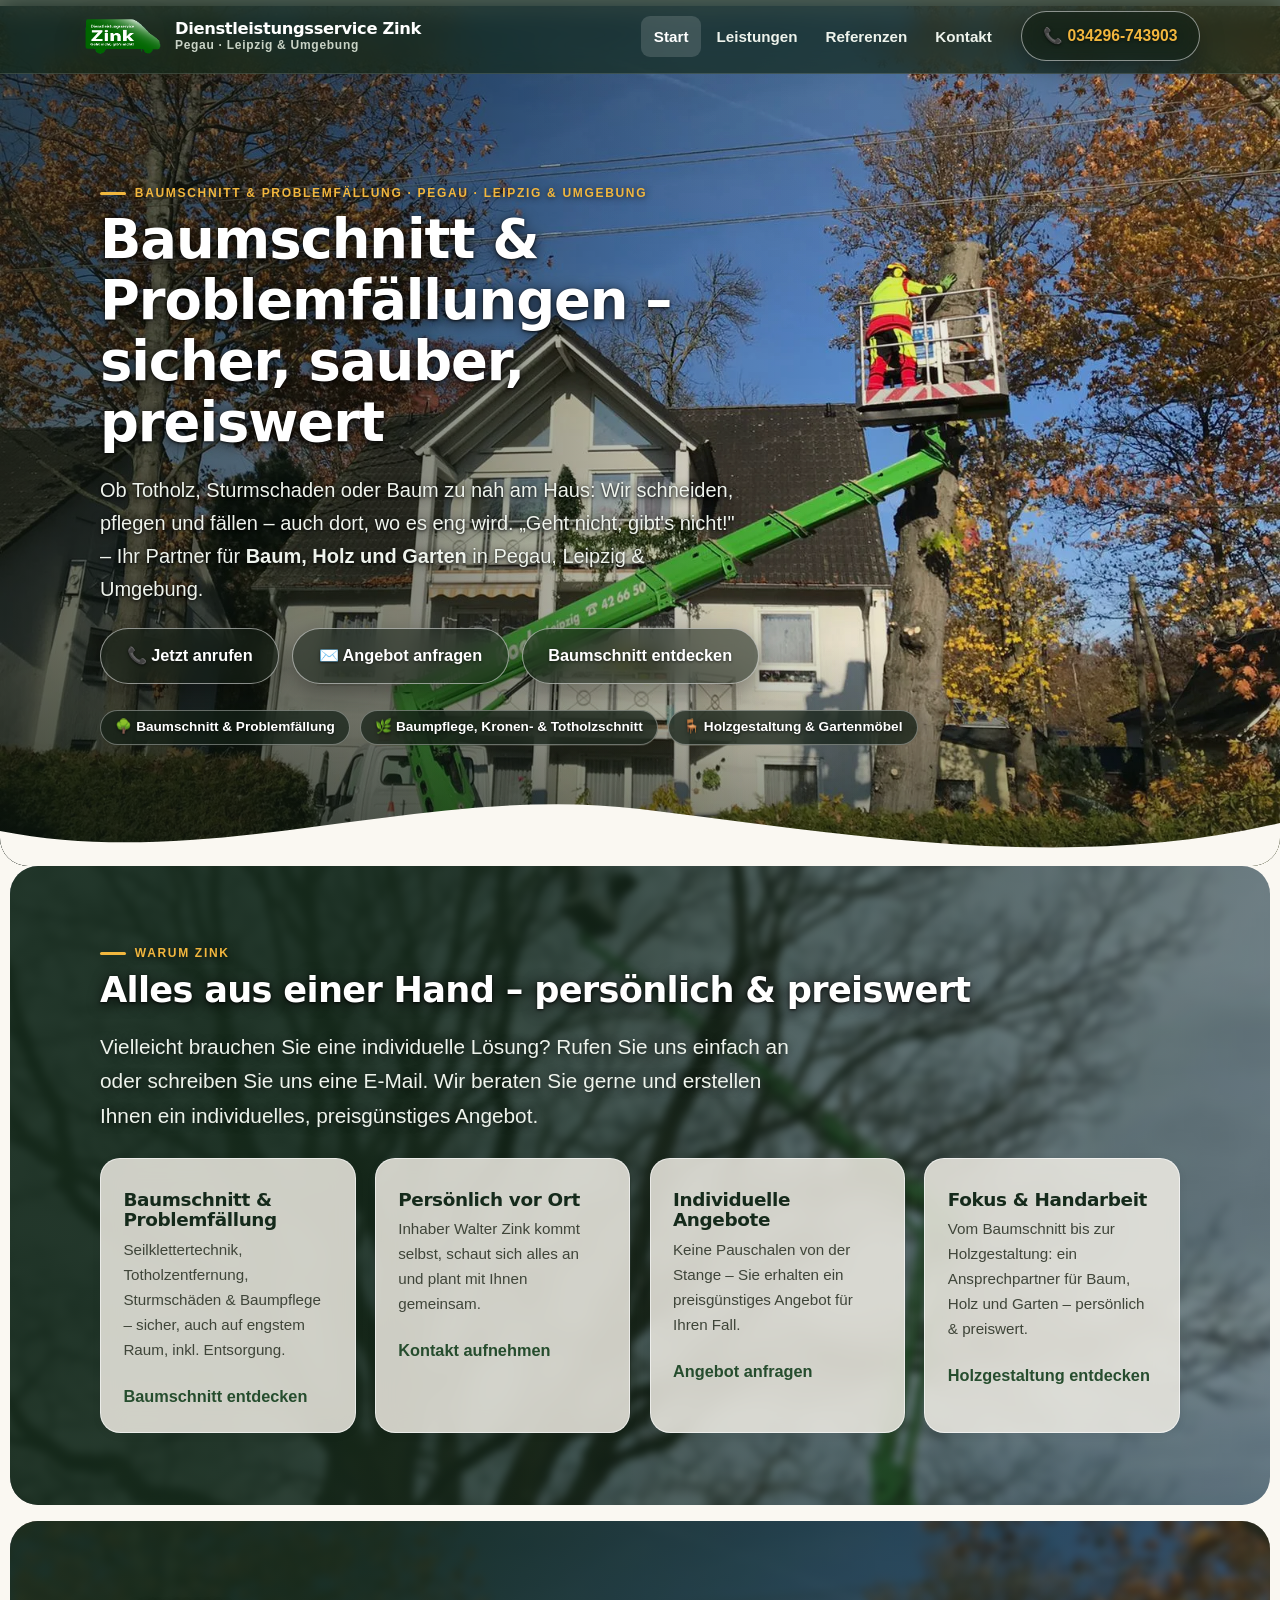
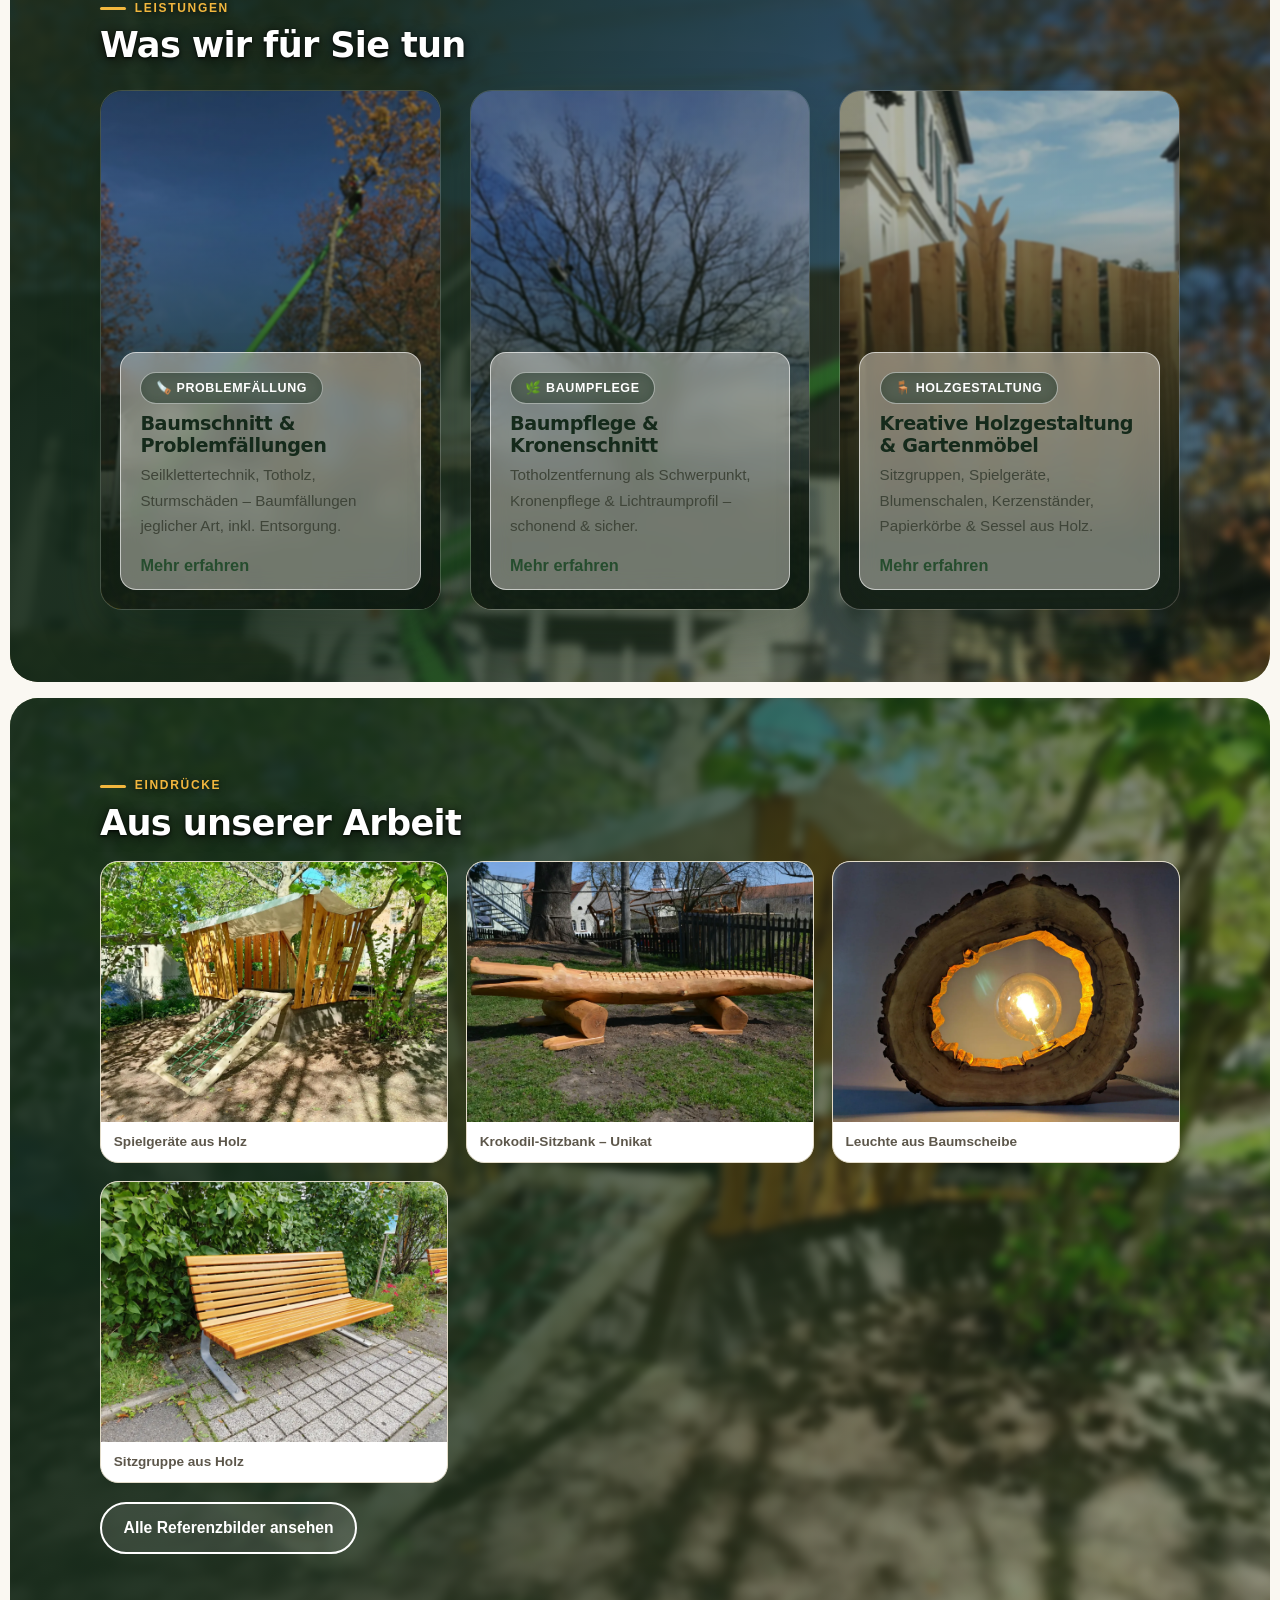
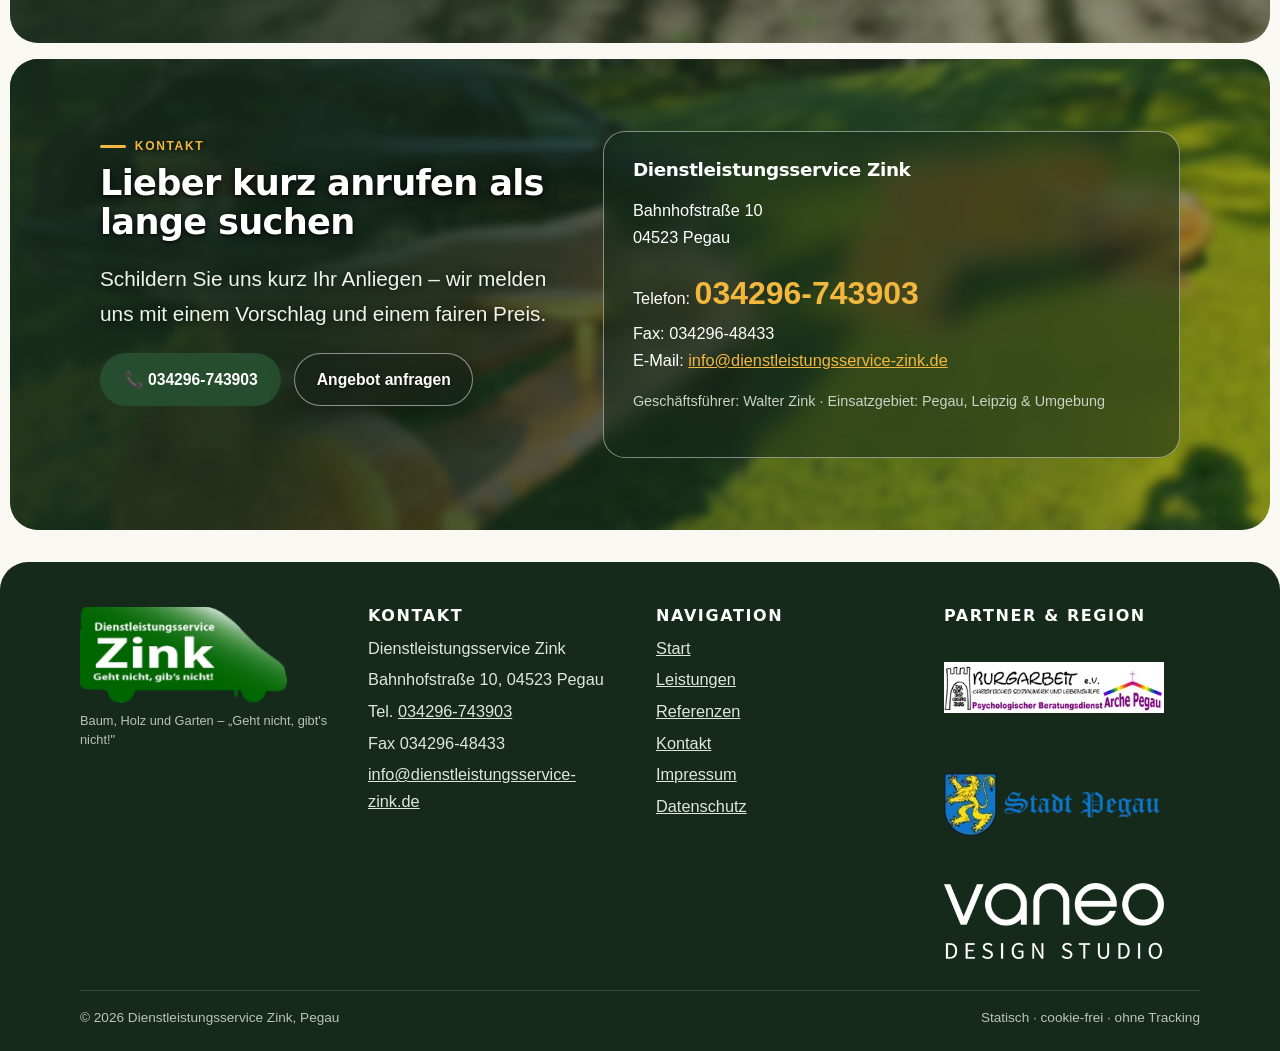
==== index.html @ 99776dc5 "fix: pfeile weg + impressum logos" ====
<!DOCTYPE html>
<html lang="de">
<head>
<meta charset="utf-8">
<meta name="viewport" content="width=device-width, initial-scale=1">
<title>Baumschnitt & Problemfällung in Pegau & Leipzig | Zink</title>
<meta name="description" content="Baumschnitt & Problemfällung in Pegau, Leipzig & Umgebung: Baumpflege, Kronenschnitt und Holzgestaltung von Dienstleistungsservice Zink. Tel. 034296-743903.">
<link rel="canonical" href="https://www.dienstleistungsservice-zink.de/">
<meta property="og:type" content="website">
<meta property="og:locale" content="de_DE">
<meta name="twitter:card" content="summary_large_image">
<meta property="og:title" content="Baumschnitt & Problemfällung in Pegau & Leipzig | Zink">
<meta property="og:description" content="Baumschnitt & Problemfällung, Baumpflege & Kronenschnitt sowie kreative Holzgestaltung & Gartenmöbel aus Holz in Pegau, Leipzig & Umgebung.">
<meta property="og:image" content="https://www.dienstleistungsservice-zink.de/assets/img/hero-hubsteiger-herbst.webp">
<meta property="og:image:width" content="1600">
<meta property="og:image:height" content="1200">
<meta property="og:image:alt" content="Baumpflege mit Hubsteiger in Pegau – Dienstleistungsservice Zink im Einsatz">
<meta property="og:url" content="https://www.dienstleistungsservice-zink.de/">
<meta name="theme-color" content="#152a1b">
<link rel="icon" href="assets/img/favicon.ico">
<link rel="apple-touch-icon" href="assets/img/apple-touch-icon.png">
<link rel="stylesheet" href="assets/css/style.css">
<script type="application/ld+json">
{"@context":"https://schema.org","@type":"HomeAndConstructionBusiness",
"name":"Dienstleistungsservice Zink","slogan":"Geht nicht, gibt's nicht!",
"address":{"@type":"PostalAddress","streetAddress":"Bahnhofstraße 10","postalCode":"04523","addressLocality":"Pegau","addressCountry":"DE"},
"telephone":"+4934296743903","email":"info@dienstleistungsservice-zink.de",
"url":"https://www.dienstleistungsservice-zink.de/","founder":{"@type":"Person","name":"Walter Zink"},
"geo":{"@type":"GeoCoordinates","latitude":51.166,"longitude":12.246},
"areaServed":["Pegau","Leipzig","Leipziger Land"],"priceRange":"€€"}
</script>
</head>
<body>
<a class="skip-link" href="#inhalt">Zum Inhalt springen</a>
<header class="site-header">
  <div class="wrap header-inner">
    <a class="brand" href="index.html" aria-label="Startseite Dienstleistungsservice Zink">
      <img class="brand-logo" src="assets/img/logo-zink.png" alt="Dienstleistungsservice Zink Logo" width="145" height="69">
      <span class="brand-name">Dienstleistungsservice Zink<small>Pegau · Leipzig &amp; Umgebung</small></span>
    </a>
    <button class="menu-toggle" aria-expanded="false" aria-controls="mainnav" aria-label="Menü öffnen">☰</button>
    <nav class="main-nav" id="mainnav" aria-label="Hauptnavigation">
      <a href="index.html" aria-current="page">Start</a>
      <a href="leistungen.html">Leistungen</a>
      <a href="galerie.html">Referenzen</a>
      <a href="kontakt.html">Kontakt</a>
    </nav>
    <a class="btn btn-glass header-cta" href="tel:+4934296743903">📞 034296-743903</a>
  </div>
</header>

<main id="inhalt">
<div class="hero">
  <div class="hero-bg"><img src="assets/img/hero-hubsteiger-herbst.webp" alt="Baumpflege mit Hubsteiger in Pegau – Dienstleistungsservice Zink im Einsatz" fetchpriority="high" width="1600" height="1200"></div>
  <div class="hero-inner">
    <span class="kicker">Baumschnitt &amp; Problemfällung · Pegau · Leipzig &amp; Umgebung</span>
    <h1>Baumschnitt &amp; Problemfällungen – sicher, sauber, preiswert</h1>
    <p>Ob Totholz, Sturmschaden oder Baum zu nah am Haus: Wir schneiden, pflegen und fällen – auch dort, wo es eng wird. „Geht nicht, gibt's nicht!" – Ihr Partner für <strong>Baum, Holz und Garten</strong> in Pegau, Leipzig &amp; Umgebung.</p>
    <div class="hero-cta">
      <a class="btn btn-glass" href="tel:+4934296743903">📞 Jetzt anrufen</a>
      <a class="btn btn-glass" href="kontakt.html#angebot">✉️ Angebot anfragen</a>
      <a class="btn btn-glass" href="leistungen.html#baumschnitt">Baumschnitt entdecken</a>
    </div>
    <ul class="hero-badges"><li><a href="leistungen.html#baumschnitt">🌳 Baumschnitt &amp; Problemfällung</a></li><li><a href="leistungen.html#baumpflege">🌿 Baumpflege, Kronen- &amp; Totholzschnitt</a></li><li><a href="leistungen.html#holzgestaltung">🪑 Holzgestaltung &amp; Gartenmöbel</a></li></ul>
  </div>
  <div class="hero-wave" aria-hidden="true"><svg viewBox="0 0 1440 84" preserveAspectRatio="none" focusable="false"><path d="M0,48 C240,90 480,0 720,26 C960,52 1200,90 1440,40 L1440,84 L0,84 Z" fill="#faf8f2"></path></svg></div>
</div>

<section class="photo-band">
  <div class="band-bg" aria-hidden="true"><img src="assets/img/eiche-feld-02.webp" alt="" loading="lazy" width="1200" height="1600"></div>
  <div class="wrap">
    <span class="kicker">Warum Zink</span>
    <h2>Alles aus einer Hand – persönlich &amp; preiswert</h2>
    <p class="lead">Vielleicht brauchen Sie eine individuelle Lösung? Rufen Sie uns einfach an oder schreiben Sie uns eine E-Mail. Wir beraten Sie gerne und erstellen Ihnen ein individuelles, preisgünstiges Angebot.</p>
    <div class="grid grid-4 mt-2">
      <article class="card reveal"><h3>Baumschnitt &amp; Problemfällung</h3><p>Seilklettertechnik, Totholzentfernung, Sturmschäden &amp; Baumpflege – sicher, auch auf engstem Raum, inkl. Entsorgung.</p><a class="card-more" href="leistungen.html#baumschnitt">Baumschnitt entdecken</a></article>
      <article class="card reveal"><h3>Persönlich vor Ort</h3><p>Inhaber Walter Zink kommt selbst, schaut sich alles an und plant mit Ihnen gemeinsam.</p><a class="card-more" href="kontakt.html#angebot">Kontakt aufnehmen</a></article>
      <article class="card reveal"><h3>Individuelle Angebote</h3><p>Keine Pauschalen von der Stange – Sie erhalten ein preisgünstiges Angebot für Ihren Fall.</p><a class="card-more" href="kontakt.html#angebot">Angebot anfragen</a></article>
      <article class="card reveal"><h3>Fokus &amp; Handarbeit</h3><p>Vom Baumschnitt bis zur Holzgestaltung: ein Ansprechpartner für Baum, Holz und Garten – persönlich &amp; preiswert.</p><a class="card-more" href="leistungen.html#holzgestaltung">Holzgestaltung entdecken</a></article>
    </div>
  </div>
</section>

<section id="leistungen" class="photo-band">
  <div class="band-bg" aria-hidden="true"><img src="assets/img/hero-hubsteiger-herbst.webp" alt="" loading="lazy" width="1600" height="1200"></div>
  <div class="wrap">
    <span class="kicker">Leistungen</span>
    <h2>Was wir für Sie tun</h2>
    <div class="grid photo-grid mt-2">
      <a class="photo-card reveal" href="leistungen.html#baumschnitt" aria-label="Baumschnitt und Problemfällung – Mehr erfahren"><img src="assets/img/baumpflege-hubsteiger-02.webp" alt="Baumpflege und Kronenschnitt mit Hubsteiger in Pegau" loading="lazy" width="1200" height="1600"><div class="photo-body"><span class="chip-glass">🪚 PROBLEMFÄLLUNG</span><h3>Baumschnitt &amp; Problemfällungen</h3><p>Seilklettertechnik, Totholz, Sturmschäden – Baumfällungen jeglicher Art, inkl. Entsorgung.</p><span class="more" aria-hidden="true">Mehr erfahren</span></div></a>
      <a class="photo-card reveal" href="leistungen.html#baumpflege" aria-label="Baumpflege, Kronen- und Totholzschnitt – Mehr erfahren"><img src="assets/img/problemfaellung-feld-01.webp" alt="Problemfällung mit Hubsteiger in Pegau" loading="lazy" width="1200" height="1600"><div class="photo-body"><span class="chip-glass">🌿 Baumpflege</span><h3>Baumpflege &amp; Kronenschnitt</h3><p>Totholzentfernung als Schwerpunkt, Kronenpflege &amp; Lichtraumprofil – schonend &amp; sicher.</p><span class="more" aria-hidden="true">Mehr erfahren</span></div></a>
      <a class="photo-card reveal" href="leistungen.html#holzgestaltung" aria-label="Holzgestaltung und Gartenmöbel – Mehr erfahren"><img src="assets/img/holzbau-hoftor-01.webp" alt="Geschnitztes Hoftor aus Holz in Pegau" loading="lazy" width="1296" height="972"><div class="photo-body"><span class="chip-glass">🪑 Holzgestaltung</span><h3>Kreative Holzgestaltung &amp; Gartenmöbel</h3><p>Sitzgruppen, Spielgeräte, Blumenschalen, Kerzenständer, Papierkörbe &amp; Sessel aus Holz.</p><span class="more" aria-hidden="true">Mehr erfahren</span></div></a>
    </div>
  </div>
</section>

<section class="photo-band">
  <div class="band-bg" aria-hidden="true"><img src="assets/img/spielplatz-spielturm-01.webp" alt="" loading="lazy" width="1600" height="1200"></div>
  <div class="wrap">
    <span class="kicker">Eindrücke</span>
    <h2>Aus unserer Arbeit</h2>
    <div class="gallery gallery-large mt-1">
      <figure><img src="assets/img/spielplatz-spielturm-01.webp" alt="Spielturm aus Holz in Pegau – Spielgeräte" loading="lazy" width="1600" height="1200"><figcaption>Spielgeräte aus Holz</figcaption></figure>
      <figure><img src="assets/img/spielplatz-krokodil-01.webp" alt="Krokodil-Sitzbank aus Stammholz in Pegau" loading="lazy" width="1920" height="1271"><figcaption>Krokodil-Sitzbank – Unikat</figcaption></figure>
      <figure><img src="assets/img/holz-leuchte-01.webp" alt="Leuchte aus Baumscheibe – Holzgestaltung in Pegau" loading="lazy" width="1920" height="1440"><figcaption>Leuchte aus Baumscheibe</figcaption></figure>
      <figure><img src="assets/img/sitzgruppe-parkbank-01.webp" alt="Holzbank im Garten in Pegau – Sitzgruppe" loading="lazy" width="1600" height="1200"><figcaption>Sitzgruppe aus Holz</figcaption></figure>
    </div>
    <p class="mt-1"><a class="btn btn-ghost" href="galerie.html">Alle Referenzbilder ansehen</a></p>
  </div>
</section>

<section class="photo-band">
  <div class="band-bg" aria-hidden="true"><img src="assets/img/sitzgruppe-stammbaenke-01.webp" alt="" loading="lazy" width="1496" height="1496"></div>
  <div class="wrap contact-grid">
    <div>
      <span class="kicker">Kontakt</span>
      <h2>Lieber kurz anrufen als lange suchen</h2>
      <p class="lead">Schildern Sie uns kurz Ihr Anliegen – wir melden uns mit einem Vorschlag und einem fairen Preis.</p>
      <div class="stack-cta">
        <a class="btn btn-call" href="tel:+4934296743903">📞 034296-743903</a>
        <a class="btn btn-glass" href="kontakt.html#angebot">Angebot anfragen</a>
      </div>
    </div>
    <div class="contact-card">
      <h3>Dienstleistungsservice Zink</h3>
      <p>Bahnhofstraße 10<br>04523 Pegau</p>
      <p>Telefon: <a class="big-tel" href="tel:+4934296743903">034296-743903</a><br>
      Fax: 034296-48433<br>
      E-Mail: <a href="mailto:info@dienstleistungsservice-zink.de">info@dienstleistungsservice-zink.de</a></p>
      <p class="sub">Geschäftsführer: Walter Zink · Einsatzgebiet: Pegau, Leipzig &amp; Umgebung</p>
    </div>
  </div>
</section>
</main>

<footer>
  <div class="wrap footer-grid">
    <div class="footer-brand"><img src="assets/img/logo-zink-large.png" alt="Dienstleistungsservice Zink Logo" loading="lazy" class="footer-logo"><span class="brand-note">Baum, Holz und Garten – „Geht nicht, gibt's nicht!"</span></div>
    <div><h3>Kontakt</h3><ul>
      <li>Dienstleistungsservice Zink</li><li>Bahnhofstraße 10, 04523 Pegau</li>
      <li>Tel. <a href="tel:+4934296743903">034296-743903</a></li>
      <li>Fax 034296-48433</li><li><a href="mailto:info@dienstleistungsservice-zink.de">info@dienstleistungsservice-zink.de</a></li>
    </ul></div>
    <div><h3>Navigation</h3><ul>
      <li><a href="index.html">Start</a></li><li><a href="leistungen.html">Leistungen</a></li>
      <li><a href="galerie.html">Referenzen</a></li><li><a href="kontakt.html">Kontakt</a></li>
      <li><a href="impressum.html">Impressum</a></li>
      <li><a href="datenschutz.html">Datenschutz</a></li>
    </ul></div>
    <div><h3>Partner &amp; Region</h3><ul class="partner-list">
      <li><a href="https://www.arche-pegau.de/" target="_blank" rel="noopener" title="Arche Pegau – Begegnungsstätte"><img src="assets/img/partner-arche.webp" alt="Arche Pegau" loading="lazy" class="footer-logo"></a></li>
      <li><a href="https://www.pegau.de/" target="_blank" rel="noopener" title="Stadt Pegau"><img src="assets/img/partner-pegau.webp" alt="Stadt Pegau" loading="lazy" class="footer-logo"></a></li>
      <li><a href="https://vaneo-studio.de/" target="_blank" rel="noopener" title="Vaneo Studio – Holzobjekte aus Leipzig"><img src="assets/img/partner-vaneo.webp" alt="Vaneo Studio Leipzig – Holzgestaltung" loading="lazy" class="footer-logo"></a></li>
    </ul></div>
  </div>
  <div class="wrap footer-bottom"><span>© 2026 Dienstleistungsservice Zink, Pegau</span><span>Statisch · cookie-frei · ohne Tracking</span></div>
</footer>
<a class="mobile-call" href="tel:+4934296743903">📞 Jetzt anrufen</a>
<dialog id="lightbox" aria-label="Bild vergrößert"><div class="lightbox-bar"><span class="lightbox-cap"></span><form method="dialog"><button aria-label="Schließen">✕ Schließen</button></form></div><img src="assets/img/hero-hubsteiger-herbst.webp" alt="Großansicht: Baumpflege mit Hubsteiger in Pegau"></dialog>
<script src="assets/js/main.js" defer></script>
</body>
</html>
---- assets/css/style.css ----
/* Dienstleistungsservice Zink – modern, DSGVO-clean, no external requests.
   Natur-Thema: Tiefgrün + Rindenbraun + warmer Stein. Nur Systemschriften.
   Foto-lastiger Glass-Look: Glas-Header, Glas-Buttons, Foto-Cards mit Overlay,
   Masonry-Galerie, organische Wave-Divider. */
:root{
  --green-950:#152a1b; --green-900:#264d2e; --green-700:#2c6b3a; --green-100:#dfe9e0;
  --bark:#6b4f35; --bark-dark:#4c3823;
  --stone-50:#faf8f2; --stone-100:#f3efe6; --stone-200:#e3dcc9; --stone-600:#5d574b;
  --ink:#20261e; --amber:#f2b73e; --amber-dark:#7a5107;
  --radius:20px; --radius-lg:22px;
  --glass-brd:1px solid rgba(255,255,255,.45);
  --glass-bg:rgba(255,255,255,.22);
  --shadow:0 10px 30px rgba(21,42,27,.14);
  --shadow-lg:0 24px 60px rgba(21,42,27,.28);
  --font:-apple-system,BlinkMacSystemFont,"Segoe UI",Roboto,"Helvetica Neue",Arial,sans-serif;
  --font-display:system-ui,-apple-system,"Segoe UI",Roboto,Inter,sans-serif;
  --max:1120px; --header-h:68px;
}
*{box-sizing:border-box}
html{scroll-behavior:smooth}
body{margin:0;font-family:var(--font);color:var(--ink);background:var(--stone-50);
  line-height:1.65;font-size:1.02rem;-webkit-font-smoothing:antialiased}
img{max-width:100%;height:auto;display:block;border-radius:10px}
a{color:var(--green-900)}
.wrap{max-width:var(--max);margin:0 auto;padding:0 1.25rem}
.kicker{display:inline-block;text-transform:uppercase;letter-spacing:.14em;font-size:.75rem;
  font-weight:800;color:var(--green-700);margin-bottom:.4rem}
.kicker::before{content:"";display:inline-block;width:26px;height:3px;background:var(--amber);
  border-radius:2px;margin-right:.55rem;vertical-align:middle}
h1,h2,h3{line-height:1.12;letter-spacing:-.02em;color:var(--green-950);margin:0 0 .6rem;
  font-family:var(--font-display)}
h1{font-size:clamp(2rem,5vw,3.4rem);font-weight:800}
h2{font-size:clamp(1.5rem,3.4vw,2.2rem);font-weight:700}
h3{font-size:1.15rem;font-weight:700}
.lead{font-size:clamp(1.05rem,2vw,1.3rem);color:#3d4438;max-width:62ch}
/* ---------- header: sticky dark glass ---------- */
.site-header{position:sticky;top:0;z-index:50;background:rgba(21,42,27,.72);
  backdrop-filter:blur(12px) saturate(1.25);-webkit-backdrop-filter:blur(12px) saturate(1.25);
  border-bottom:1px solid rgba(255,255,255,.14);color:#fff;
  margin-bottom:calc(-1 * var(--header-h))}
.header-inner{display:flex;align-items:center;gap:1rem;padding:.7rem 0}
.brand{display:flex;align-items:center;gap:.7rem;text-decoration:none;color:#fff}
.brand-logo{height:40px;width:auto;border-radius:10px;display:block;background:transparent;box-shadow:var(--shadow)}
.brand-name{font-weight:800;line-height:1.15;font-size:1.02rem;font-family:var(--font-display);letter-spacing:-.02em}
.brand-name small{display:block;font-family:var(--font);font-weight:600;color:#c9d3c6;font-size:.75rem;letter-spacing:.06em}
.main-nav{margin-left:auto;display:flex;gap:.15rem;align-items:center}
.main-nav a{text-decoration:none;color:#eef3ec;font-weight:650;font-size:.95rem;
  padding:.5rem .8rem;border-radius:9px}
.main-nav a:hover,.main-nav a[aria-current="page"]{background:rgba(255,255,255,.14);color:#fff}
.btn{display:inline-flex;align-items:center;gap:.5rem;text-decoration:none;font-weight:800;
  border-radius:999px;padding:.7rem 1.35rem;border:2px solid transparent;cursor:pointer;font-size:.98rem}
.btn-call{background:var(--green-900);color:#fff;box-shadow:var(--shadow);white-space:nowrap}
.btn-call:hover{background:var(--green-950);transform:translateY(-1px)}
.btn-ghost{background:#fff;border-color:var(--green-900);color:var(--green-950)}
.btn-ghost:hover{background:var(--green-100);transform:translateY(-1px)}
/* Glas-Button: deckend genug für AA-Kontrast (weiß auf dunkel + blur) */
.btn-glass{background:rgba(20,32,23,.55);border:1px solid rgba(255,255,255,.5);color:#fff;
  backdrop-filter:blur(12px);-webkit-backdrop-filter:blur(12px);
  box-shadow:0 8px 24px rgba(0,0,0,.35);white-space:nowrap;
  text-shadow:0 1px 3px rgba(0,0,0,.6)}
.btn-glass:hover{background:rgba(20,32,23,.7);border-color:#fff;transform:translateY(-1px);color:#fff}
/* Header-Anrufen: gleiche Farbe wie Akzente (Kicker-Gelb); nur color, Rest (BG/Border/Blur) unverändert */
.btn-glass.header-cta{color:var(--amber)}
.btn-glass.header-cta:hover{color:var(--amber)}
.hero-cta .btn{padding:.85rem 1.6rem;font-size:1.02rem}
.btn:active{transform:translateY(0)}
/* Einheitlicher sichtbarer Fokus (Tastatur, WCAG 2.4.7) */
a:focus-visible,button:focus-visible,[tabindex]:focus-visible{
  outline:3px solid var(--amber);outline-offset:2px;border-radius:6px}
/* Skip-Link für Screenreader/Tastatur */
.skip-link{position:absolute;left:-999px;top:0;background:var(--green-950);color:#fff;
  padding:.7rem 1.2rem;border-radius:0 0 10px 0;z-index:100;font-weight:800;text-decoration:none}
.skip-link:focus{left:0}
/* Utilities statt Inline-Styles */
.narrow{max-width:760px}
.text-center{text-align:center}
.muted{color:#b9c4b6}
.stack-cta{display:flex;gap:.8rem;flex-wrap:wrap;margin-top:1.4rem}
.mt-1{margin-top:1.2rem}.mt-2{margin-top:1.6rem}.mt-3{margin-top:2rem}
.mx-auto{margin-left:auto;margin-right:auto}
.justify-center{justify-content:center}
/* Anker-Ziele: nicht unter dem Sticky-Header verstecken */
[id]{scroll-margin-top:calc(var(--header-h) + 16px)}
/* Mobil: Header höher durch Brand-Wrap (2-zeilig) + Toggle → größerer Anker-Offset (132px = 68+64) + scroll-padding-Fallback (manche mobile Browser ignorieren scroll-margin bei sticky/backdrop-filter Headern) */
@media(max-width:900px){
  html{scroll-padding-top:132px}
  [id]{scroll-margin-top:calc(var(--header-h) + 64px)}
}
/* Leistungs-Tags + Checklisten (Klassen wurden benutzt, aber nie definiert) */
.tag{display:inline-block;background:var(--green-100);color:var(--green-950);
  font-weight:800;font-size:.8rem;letter-spacing:.04em;border-radius:999px;
  padding:.3rem .9rem;margin-bottom:.6rem;border:1px solid var(--stone-200)}
.checklist{list-style:none;padding:0;margin:.9rem 0;display:grid;gap:.45rem}
.checklist li{position:relative;padding-left:1.9rem;color:#33392f}
.checklist li::before{content:"✓";position:absolute;left:0;top:0;width:1.3rem;height:1.3rem;
  border-radius:50%;background:var(--green-900);color:#fff;font-size:.8rem;font-weight:900;
  display:grid;place-items:center;line-height:1}
.menu-toggle{display:none;margin-left:auto;background:rgba(255,255,255,.1);border:var(--glass-brd);
  border-radius:10px;padding:.55rem .7rem;font-size:1.1rem;cursor:pointer;color:#fff}
/* ---------- hero: Vollbild-Foto + Glas ---------- */
.hero{position:relative;overflow:hidden;background:var(--green-950);color:#fff;border-radius:0 0 28px 28px;
  min-height:92vh;display:flex;align-items:center;padding-top:var(--header-h)}
.hero-bg{position:absolute;inset:0}
.hero-bg img{width:100%;height:100%;object-fit:cover;border-radius:0;opacity:.92}
.hero-bg img.pos-low{object-position:50% 78%}
/* Overlay nur links/unten für Textlesbarkeit – rechtes Drittel (Baum) fast unabgedunkelt */
.hero-bg::after{content:"";position:absolute;inset:0;
  background:
    radial-gradient(60rem 30rem at 85% 10%,rgba(242,183,62,.12),transparent 60%),
    linear-gradient(90deg,rgba(10,20,13,.62) 0%,rgba(10,20,13,.45) 32%,rgba(10,20,13,.12) 55%,transparent 68%),
    linear-gradient(to top,rgba(10,20,13,.5),transparent 26%)}
.hero-inner{position:relative;padding:clamp(3.5rem,9vw,6.5rem) 0;max-width:var(--max);margin:0 auto;
  padding-left:1.25rem;padding-right:1.25rem;width:100%}
.hero .kicker{color:var(--amber)}
.hero h1{color:#fff;max-width:16ch;text-shadow:0 2px 14px rgba(0,0,0,.75),0 1px 3px rgba(0,0,0,.85)}
.hero p{color:#eef3ec;max-width:58ch;font-size:clamp(1.02rem,2vw,1.25rem);
  text-shadow:0 1px 10px rgba(0,0,0,.7),0 1px 3px rgba(0,0,0,.8)}
.hero .kicker{text-shadow:0 1px 6px rgba(0,0,0,.7)}
.hero-cta{display:flex;gap:.8rem;flex-wrap:wrap;margin-top:1.4rem}
.hero-cta .btn-ghost{background:rgba(255,255,255,.1);border-color:#fff;color:#fff}
.hero-cta .btn-ghost:hover{background:rgba(255,255,255,.22)}
/* Organischer Wave-Divider am Hero-Ende (SVG, Farbe = Seitenhintergrund) */
.hero-wave{position:absolute;left:0;right:0;bottom:-1px;line-height:0;pointer-events:none}
.hero-wave svg{display:block;width:100%;height:clamp(44px,7vw,84px)}
.hero-badges{display:flex;gap:.6rem;flex-wrap:wrap;margin-top:1.6rem;list-style:none;padding:0}
.hero .hero-badges li{background:rgba(20,32,23,.72);border:1px solid rgba(255,255,255,.35);
  border-radius:999px;padding:0;font-size:.85rem;font-weight:600;color:#fff;
  text-shadow:0 1px 3px rgba(0,0,0,.7);
  backdrop-filter:blur(12px);-webkit-backdrop-filter:blur(12px)}
.hero .hero-badges li a{display:inline-block;padding:.35rem .9rem;border-radius:999px;color:inherit;text-decoration:none}
.hero .hero-badges li a:hover{text-decoration:underline;text-underline-offset:3px}
.hero .hero-badges li a:focus-visible{outline:3px solid var(--amber);outline-offset:2px}
/* ---------- sections ---------- */
section{padding:clamp(2.5rem,6vw,4.5rem) 0}
.grid{display:grid;gap:1.2rem}
.grid-4{grid-template-columns:repeat(4,1fr)}
.card{background:#fff;border:1px solid var(--stone-200);border-radius:var(--radius);
  padding:1.4rem;box-shadow:0 2px 10px rgba(21,42,27,.06);transition:transform .25s,box-shadow .25s}
.card:hover{transform:translateY(-4px);box-shadow:var(--shadow)}
.card .icon{font-size:1.7rem}
.card h3{margin:.5rem 0 .35rem}
.card p{margin:.3rem 0 .8rem;color:#3f4539;font-size:.95rem}
.card .more{font-weight:750;text-decoration:none;display:inline-block}
.card .more:hover{text-decoration:underline;text-underline-offset:3px}
/* USP-Cards: ganzer Kartenbereich klickbar (Stretched-Link), Tastaturfokus bleibt sichtbar */
.card{position:relative}
.card-more{display:inline-block;margin-top:.5rem;font-weight:750;text-decoration:none}
.card-more:hover{text-decoration:underline;text-underline-offset:3px}
.card-more::after{content:"";position:absolute;inset:0;border-radius:inherit}
/* ---------- Foto-Cards: Bild füllt die Karte, Text als Overlay unten ---------- */
.photo-grid{grid-template-columns:repeat(3,1fr)}
.photo-card{position:relative;border-radius:var(--radius-lg);overflow:hidden;
  min-height:460px;display:flex;align-items:flex-end;isolation:isolate;
  border:1px solid rgba(255,255,255,.18);box-shadow:var(--shadow-lg);
  transition:transform .3s ease,box-shadow .3s ease}
.photo-card>img{position:absolute;inset:0;width:100%;height:100%;object-fit:cover;
  border-radius:0;z-index:-2;transition:transform .5s ease;
  filter:blur(1.5px) brightness(.82);transform:scale(1.04)}
.photo-card::after{content:"";position:absolute;inset:0;z-index:-1;
  background:linear-gradient(to top,rgba(15,28,19,.94) 12%,rgba(15,28,19,.6) 52%,rgba(15,28,19,.25) 78%)}
.photo-card:hover{transform:translateY(-6px)}
.photo-card:hover>img{transform:scale(1.08)}
.photo-body{padding:1.5rem;color:#fff;width:100%}
.photo-body h3{color:#fff;font-size:1.35rem;margin:.55rem 0 .4rem;
  text-shadow:0 1px 3px rgba(0,0,0,.7),0 2px 12px rgba(0,0,0,.55)}
.photo-body p{color:#eef3ec;font-size:.95rem;margin:0 0 .9rem;
  text-shadow:0 1px 3px rgba(0,0,0,.65)}
.photo-body .more{color:var(--amber);font-weight:800;text-decoration:none}
.photo-body .more:hover{text-decoration:underline;text-underline-offset:3px}
/* Ganze Foto-Card als Link: per Tab erreichbar, Hover-Lift + Fokus-Ring */
a.photo-card{text-decoration:none;color:inherit;cursor:pointer}
a.photo-card:focus-visible{outline:3px solid var(--amber);outline-offset:3px;border-radius:var(--radius-lg)}
a.photo-card .photo-body h3{color:#fff}
a.photo-card .photo-body p{color:#eef3ec}
.chip-glass{display:inline-block;background:var(--glass-bg);border:var(--glass-brd);
  backdrop-filter:blur(8px);-webkit-backdrop-filter:blur(8px);
  border-radius:999px;padding:.3rem .9rem;font-size:.78rem;font-weight:800;
  letter-spacing:.05em;text-transform:uppercase;color:#fff}
/* ---------- Start-Leistungen (id=leistungen): Fullscreen-Prinzip im Kontakt-Look ----------
   Revert 2026-10-04 (ac8ae21 war falsch: nur Kachel-Weiß statt Fullscreen):
   kein Weiß-Overlay mehr; Section nutzt .photo-band (dunkles Overlay + Glas-Cards).
   Karten-Prominenz (Motive problemfaellung-feld, hubsteiger-02, bank-rustikal,
   min-height, Glas-Body) bleibt erhalten. */
#leistungen .photo-grid{gap:1.8rem}
#leistungen .photo-card{min-height:520px;align-items:stretch}
#leistungen .photo-card>img{filter:blur(1px) brightness(.92);object-position:top center}
#leistungen .photo-body{margin:1.2rem;margin-top:auto;align-self:end;width:auto;
  max-height:46%;overflow:hidden;
  background:rgba(247,243,235,.42);border:1px solid rgba(255,255,255,.6);
  backdrop-filter:blur(10px) saturate(1.25);-webkit-backdrop-filter:blur(10px) saturate(1.25);
  border-radius:16px;padding:1.2rem;box-shadow:0 12px 32px rgba(21,42,27,.18)}
#leistungen .photo-body h3{color:var(--green-950);font-size:1.2rem;text-shadow:none}
#leistungen .photo-body p{color:#3f4539;font-size:.95rem;text-shadow:none}
#leistungen .photo-body .more{color:var(--green-900)}
#leistungen .chip-glass{background:rgba(21,42,27,.6);border-color:rgba(255,255,255,.5);color:#fff}
@media(max-width:900px){
  .hero-bg img{object-position:right center}
  #leistungen .photo-card{min-height:420px}
  #leistungen .photo-body{margin:.9rem;padding:1.2rem;max-height:55%}
}
/* ---------- Foto-Band: Section mit Bildhintergrund + Glas-Cards (Kontakt-Look, Maßstab) ----------
   Einheitliches Overlay-System, Referenz kontakt.html .photo-band:
   - band-bg img: cover, blur(4px) + brightness(.9), scale(1.06) gegen Blur-Ränder
   - ::after: dunkler Verlauf 105deg rgba(21,42,27,.9)/.55/.3 (Textseite → Bildseite)
   - Glas-Cards: rgba(21,42,27,.55) + blur(12px) + --glass-brd; helle Variante .78-weiß für Map/Text
   Heller Text + Shadows für Lesbarkeit. Alle Rubrik-Sections nutzen dieses System. */
.photo-band{position:relative;isolation:isolate;color:#fff;overflow:hidden;border-radius:28px;margin:0 .6rem}
.photo-band .band-bg{position:absolute;inset:0;z-index:-2}
.photo-band .band-bg img{width:100%;height:100%;object-fit:cover;border-radius:0;
  filter:blur(4px) brightness(.9);transform:scale(1.06)}
.photo-band::after{content:"";position:absolute;inset:0;z-index:-1;
  background:linear-gradient(105deg,rgba(21,42,27,.9) 25%,rgba(21,42,27,.55) 60%,rgba(21,42,27,.3))}
.photo-band h1,.photo-band h2{color:#fff;text-shadow:0 2px 14px rgba(0,0,0,.75),0 1px 3px rgba(0,0,0,.85)}
.photo-band .lead{color:#eef3ec;text-shadow:0 1px 10px rgba(0,0,0,.7)}
.photo-band .kicker{color:var(--amber);text-shadow:0 1px 6px rgba(0,0,0,.7)}
.photo-band .contact-card{background:rgba(21,42,27,.55);border:var(--glass-brd);
  backdrop-filter:blur(12px);-webkit-backdrop-filter:blur(12px)}
.photo-band .map-facade{background:rgba(21,42,27,.55);border:var(--glass-brd);
  backdrop-filter:blur(12px);-webkit-backdrop-filter:blur(12px);color:#eef3ec;
  box-shadow:0 12px 32px rgba(0,0,0,.3);padding:1.8rem}
.photo-band .map-facade a{color:var(--amber)}
.photo-band .map-facade a:hover{color:#fff}
.photo-band .map-facade p{text-shadow:0 1px 6px rgba(0,0,0,.6)}
/* Rubrik-Sections: weiße Text-Cards werden Glas-Cards (dunkel für Service-Rows, milchig für USP-Cards) */
.photo-band .service-row{background:rgba(21,42,27,.55);border:var(--glass-brd);
  backdrop-filter:blur(12px);-webkit-backdrop-filter:blur(12px);
  box-shadow:0 12px 32px rgba(0,0,0,.3);color:#eef3ec}
.photo-band .service-row h2{color:#fff}
.photo-band .service-row p{color:#eef3ec;text-shadow:0 1px 6px rgba(0,0,0,.6)}
.photo-band .service-row .more{color:var(--amber)}
.photo-band .checklist li{color:#eef3ec;text-shadow:0 1px 6px rgba(0,0,0,.6)}
.photo-band .tag{background:rgba(255,255,255,.14);border:1px solid rgba(255,255,255,.45);color:#fff}
.photo-band .service-img{box-shadow:0 12px 32px rgba(0,0,0,.35)}
.photo-band .card{background:rgba(247,243,235,.82);border:1px solid rgba(255,255,255,.6);
  backdrop-filter:blur(12px);-webkit-backdrop-filter:blur(12px)}
.photo-band .btn-ghost{background:rgba(255,255,255,.1);border-color:#fff;color:#fff}
.photo-band .btn-ghost:hover{background:rgba(255,255,255,.22)}
.photo-band + .photo-band{margin-top:1rem}
/* ---------- Masonry-Galerie ---------- */
.masonry{display:block;columns:3 300px;column-gap:1.1rem}
.masonry figure{break-inside:avoid;margin:0 0 1.1rem}
.masonry img{height:auto;min-height:180px}
/* Galerie-Teaser auf der Startseite: 3–4 große Kacheln */
.gallery-large{grid-template-columns:repeat(auto-fill,minmax(280px,1fr));gap:1.1rem}
.gallery-large img{height:260px}
.usp-num{font-size:2rem;font-weight:900;color:var(--green-700);letter-spacing:0}
@supports (-webkit-text-stroke:1px black){
  .usp-num{color:var(--green-100);-webkit-text-stroke:1.5px var(--green-700)}
}
/* service list rows */
.service-row{display:grid;grid-template-columns:1fr 1fr;gap:2rem;align-items:center;
  background:#fff;border:1px solid var(--stone-200);border-radius:var(--radius-lg);padding:1.6rem;
  margin-bottom:1.4rem;box-shadow:0 2px 10px rgba(21,42,27,.05)}
.service-row:nth-child(even) .service-img{order:2}
.service-img{overflow:hidden;border-radius:18px}
.service-img img{width:100%;height:100%;aspect-ratio:16/10;object-fit:cover;border-radius:0}
/* gallery */
.gallery{display:grid;grid-template-columns:repeat(auto-fill,minmax(280px,1fr));gap:1.1rem}
.gallery figure{margin:0;position:relative;overflow:hidden;border-radius:18px;cursor:zoom-in;
  border:1px solid var(--stone-200);background:#fff}
.gallery figure:focus-visible{outline:3px solid var(--amber);outline-offset:2px}
.gallery img{border-radius:0;height:260px;width:100%;object-fit:cover;transition:transform .35s}
.gallery figure:hover img{transform:scale(1.05)}
.gallery figcaption{padding:.55rem .8rem;font-size:.85rem;font-weight:650;color:var(--stone-600)}
/* Galerie-Sprunglinks im Intro (dunkles Band: heller Text + Amber-Links) */
.galerie-sprung{font-size:.95rem;color:#eef3ec;text-shadow:0 1px 6px rgba(0,0,0,.6)}
.galerie-sprung a{color:var(--amber);font-weight:700}
/* ---------- Vorher-Nachher: Baumpflege-Fortschritt, gleicher Einsatz ---------- */
.before-after{margin:0}
.before-after .ba-grid{display:grid;grid-template-columns:1fr 1fr;gap:.8rem}
.before-after .ba-item{position:relative;margin:0;overflow:hidden;border-radius:14px;
  border:1px solid var(--stone-200);background:var(--stone-100)}
.service-img.before-after .ba-item img,.before-after .ba-item img{width:100%;height:100%;
  aspect-ratio:1/1;object-fit:cover;border-radius:0}
.before-after .ba-during{object-position:50% 18%}
.before-after .ba-after{object-position:68% 28%}
/* Animierte Vorher-Nachher-Variante: Fortschritt blendet alle 3,5 s weich über (7-s-Zyklus, nur CSS) */
.before-after--animated{position:relative;aspect-ratio:auto;overflow:hidden;
  border-radius:14px;border:1px solid var(--stone-200);background:#1a241c}
.before-after--animated .ba-grid{position:relative;display:grid;grid-template-columns:1fr;margin:0;
  aspect-ratio:16/10;overflow:hidden;border:none;border-radius:0;background:transparent}
.before-after--animated .ba-item{grid-area:1/1;position:static;margin:0;border:none;border-radius:0;background:transparent;overflow:hidden}
.before-after--animated .ba-item img{position:absolute;inset:0;width:100%;height:100%;object-fit:cover;aspect-ratio:auto;border-radius:0}
.before-after--animated .ba-item:last-child img{animation:baFade 7s ease-in-out infinite}
@keyframes baFade{0%,42%{opacity:1}50%,92%{opacity:0}100%{opacity:1}}
.gallery .before-after--animated figcaption{position:relative;z-index:2;display:block;
  background:rgba(21,42,27,.85);color:#fff}
@media (prefers-reduced-motion:reduce){
  .before-after--animated .ba-grid{grid-template-columns:1fr 1fr;aspect-ratio:auto;
    overflow:visible;border:none;background:none}
  .before-after--animated .ba-item{border:1px solid var(--stone-200);border-radius:14px;
    overflow:hidden;background:var(--stone-100)}
  .before-after--animated .ba-item img{position:static;aspect-ratio:1/1}
  .before-after--animated .ba-item:last-child img{animation:none}
}
/* Leistungen: gestapelter Crossfade bleibt auch bei reduced-motion gestapelt –
   erstes Bild statisch (zweites ausgeblendet), kein Zurückfallen auf nebeneinander */
@media (prefers-reduced-motion:reduce){
  .service-row .before-after--animated{aspect-ratio:16/10;overflow:hidden;background:#1a241c}
  .service-row .before-after--animated .ba-grid{position:relative;display:grid;grid-template-columns:1fr;
    aspect-ratio:16/10;overflow:hidden;border:none;border-radius:0;background:transparent}
  .service-row .before-after--animated .ba-item{grid-area:1/1;position:static;margin:0;border:none;border-radius:0;background:transparent;overflow:hidden}
  .service-row .before-after--animated .ba-item img{position:absolute;inset:0;width:100%;height:100%;object-fit:cover;aspect-ratio:auto;border-radius:0}
  .service-row .before-after--animated .ba-item:last-child img{animation:none;opacity:0}
}
dialog#lightbox{border:none;border-radius:var(--radius-lg);padding:0;max-width:min(92vw,1000px);background:#111}
dialog#lightbox::backdrop{background:rgba(0,0,0,.78)}
dialog#lightbox img{border-radius:12px 12px 0 0;max-height:76vh;max-width:100%;width:auto;margin:0 auto}
.lightbox-bar{display:flex;justify-content:space-between;align-items:center;gap:1rem;
  padding:.7rem 1rem;color:#fff;font-size:.9rem}
.lightbox-bar button{background:#fff;border:none;border-radius:999px;padding:.4rem 1rem;
  font-weight:800;cursor:pointer}
/* contact */
.contact-grid{display:grid;grid-template-columns:1fr 1.2fr;gap:1.4rem;align-items:start}
.contact-card{background:var(--green-950);color:#fff;border-radius:var(--radius-lg);padding:1.8rem}
.contact-card h2,.contact-card h3{color:#fff}
.contact-card a{color:var(--amber)}
.contact-card a:hover{color:#fff}
.contact-card .sub{font-size:.9rem;color:#c9d3c6}
.contact-card .btn-ghost{background:transparent;border-color:#fff;color:#fff}
.contact-card .btn-ghost:hover{background:rgba(255,255,255,.15)}
.big-tel{font-size:clamp(1.4rem,3vw,2rem);font-weight:850;color:#fff;text-decoration:none}
.map-facade{border:2px dashed var(--stone-200);border-radius:var(--radius);padding:2rem;
  text-align:center;background:#fff}
.map-address{font-size:1.15rem;margin:.4rem 0 1rem}
.map-frame{width:100%;height:380px;border:0;border-radius:12px}
.map-links{margin-top:1rem;font-size:.92rem}
/* footer */
footer{background:var(--green-950);color:#dfe7dd;margin-top:2rem;border-radius:28px 28px 0 0}
.footer-grid{display:grid;grid-template-columns:repeat(3,1fr);gap:2rem;padding:2.8rem 0 1rem}
footer h3{color:#fff;font-size:1rem;text-transform:uppercase;letter-spacing:.1em}
footer a{color:#dfe7dd}
footer ul{list-style:none;padding:0;margin:0}
footer li{margin:.3rem 0}
footer .slogan{margin-top:.6rem;color:#b9c4b6}
.footer-logo{height:96px;width:auto;max-width:100%;display:block;background:transparent;border-radius:6px}
.footer-grid{grid-template-columns:repeat(4,1fr)}
.footer-brand .footer-logo{margin-bottom:.5rem}
.brand-note{display:block;font-size:.8rem;color:#b9c4b9;line-height:1.5}
.partner-list{display:flex;flex-direction:column;gap:.7rem}
.partner-list .footer-logo{width:100%;max-width:220px;object-fit:contain}
.footer-bottom{border-top:1px solid rgba(255,255,255,.15);padding:1rem 0 1.4rem;
  display:flex;justify-content:space-between;gap:1rem;flex-wrap:wrap;font-size:.85rem;color:#b9c4b6}
.footer-bottom a{color:#dfe7dd}
/* sticky mobile call bar */
.mobile-call{display:none}
/* reveal animation (single orchestrated moment) */
@keyframes rise{from{opacity:0;transform:translateY(22px)}to{opacity:1;transform:none}}
.reveal{animation:rise .7s ease both}
.reveal:nth-child(2){animation-delay:.08s}.reveal:nth-child(3){animation-delay:.16s}
.reveal:nth-child(4){animation-delay:.24s}
@media (prefers-reduced-motion:reduce){
  .reveal{animation:none}
  .photo-card:hover>img,.gallery figure:hover img{transform:none}
  html{scroll-behavior:auto}
  *,*::before,*::after{transition:none !important}
}
/* responsive */
@media(max-width:900px){
  .grid-4{grid-template-columns:repeat(2,1fr)}
  .contact-grid,.service-row,.photo-grid{grid-template-columns:1fr}
  .service-row:nth-child(even) .service-img{order:0}
  .footer-grid{grid-template-columns:1fr}
  .photo-card{min-height:380px}
}
@media(max-width:720px){
  .main-nav{display:none;position:absolute;top:100%;left:0;right:0;background:rgba(21,42,27,.96);
    backdrop-filter:blur(12px);-webkit-backdrop-filter:blur(12px);
    flex-direction:column;align-items:stretch;padding:.8rem;border-bottom:1px solid rgba(255,255,255,.14)}
  .main-nav.open{display:flex}
  .menu-toggle{display:block}
  .header-cta{display:none}
  .grid-4{grid-template-columns:1fr}
  .masonry{columns:2 160px}
  .hero{min-height:88vh}
  .mobile-call{display:flex;position:fixed;bottom:0;left:0;right:0;z-index:60;
    background:var(--green-900);color:#fff;text-decoration:none;font-weight:850;
    justify-content:center;padding:.95rem;font-size:1.05rem}
  body{padding-bottom:3.2rem}
}
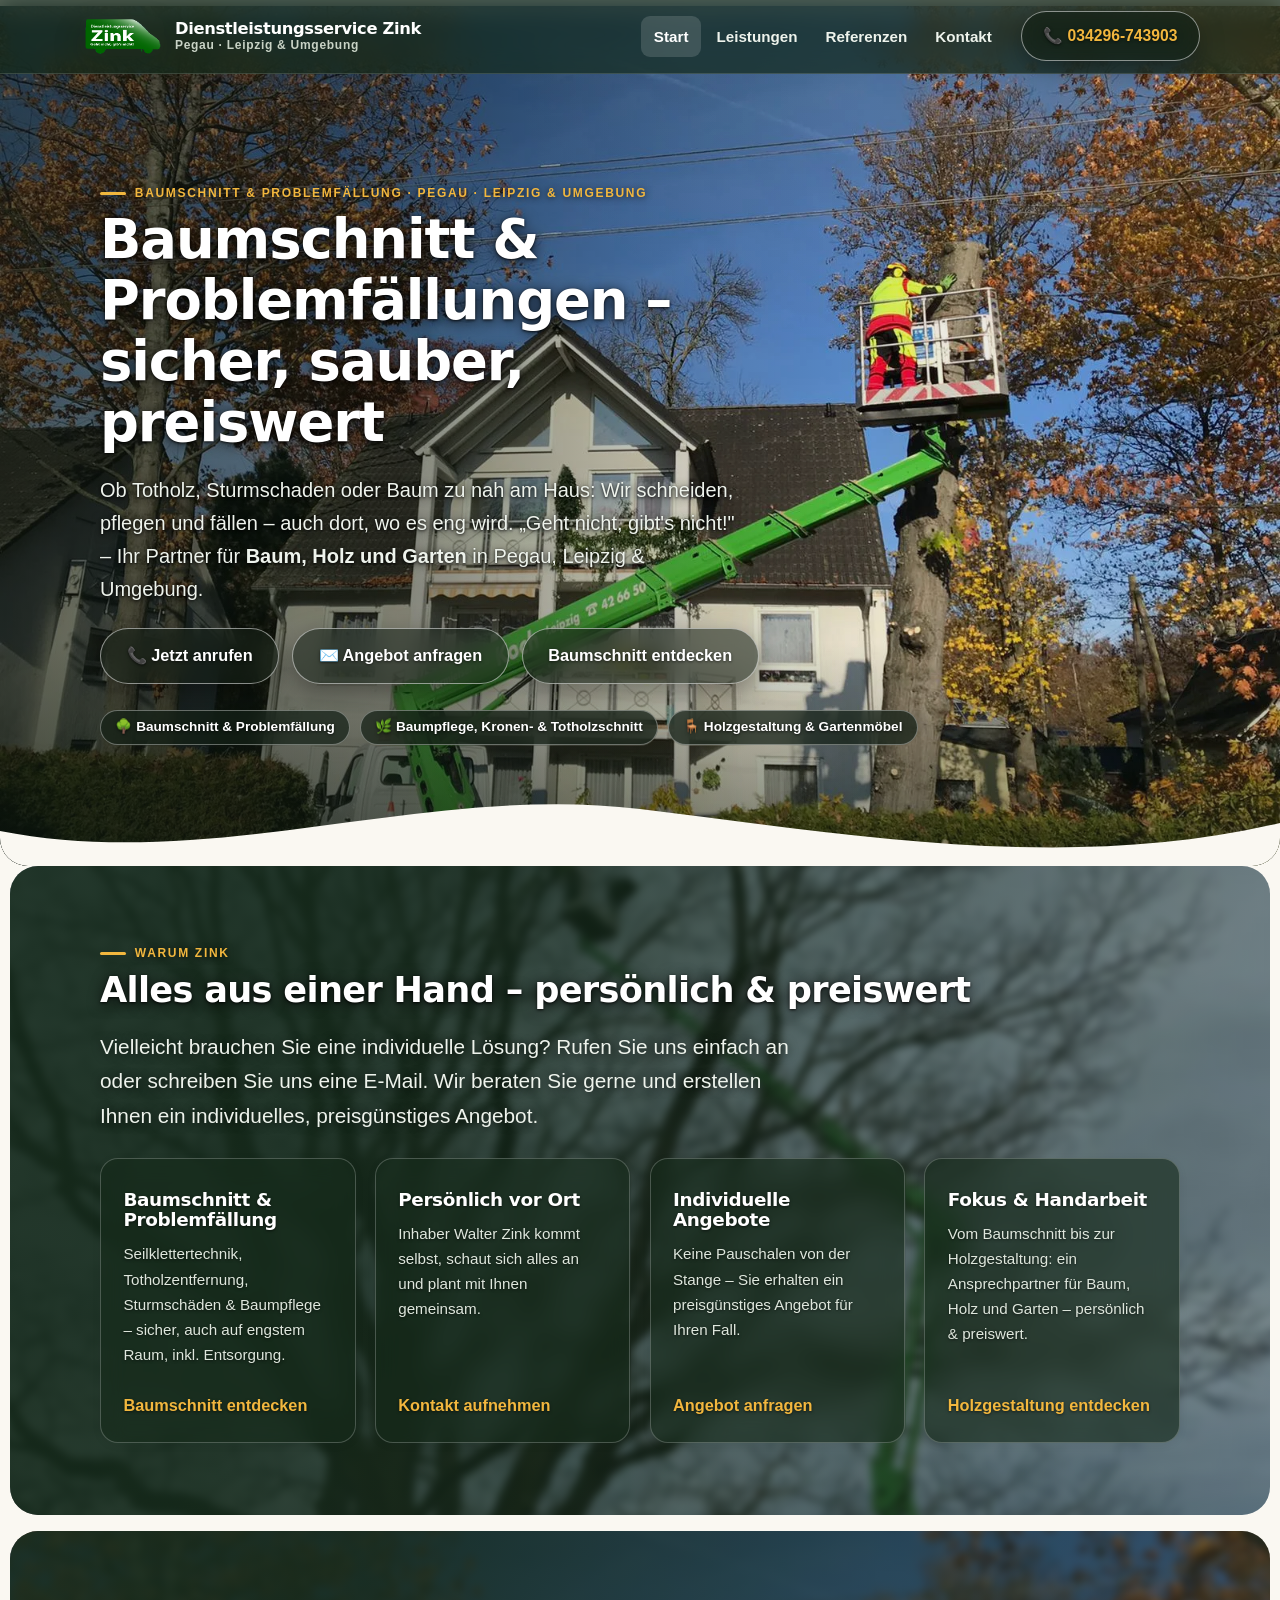
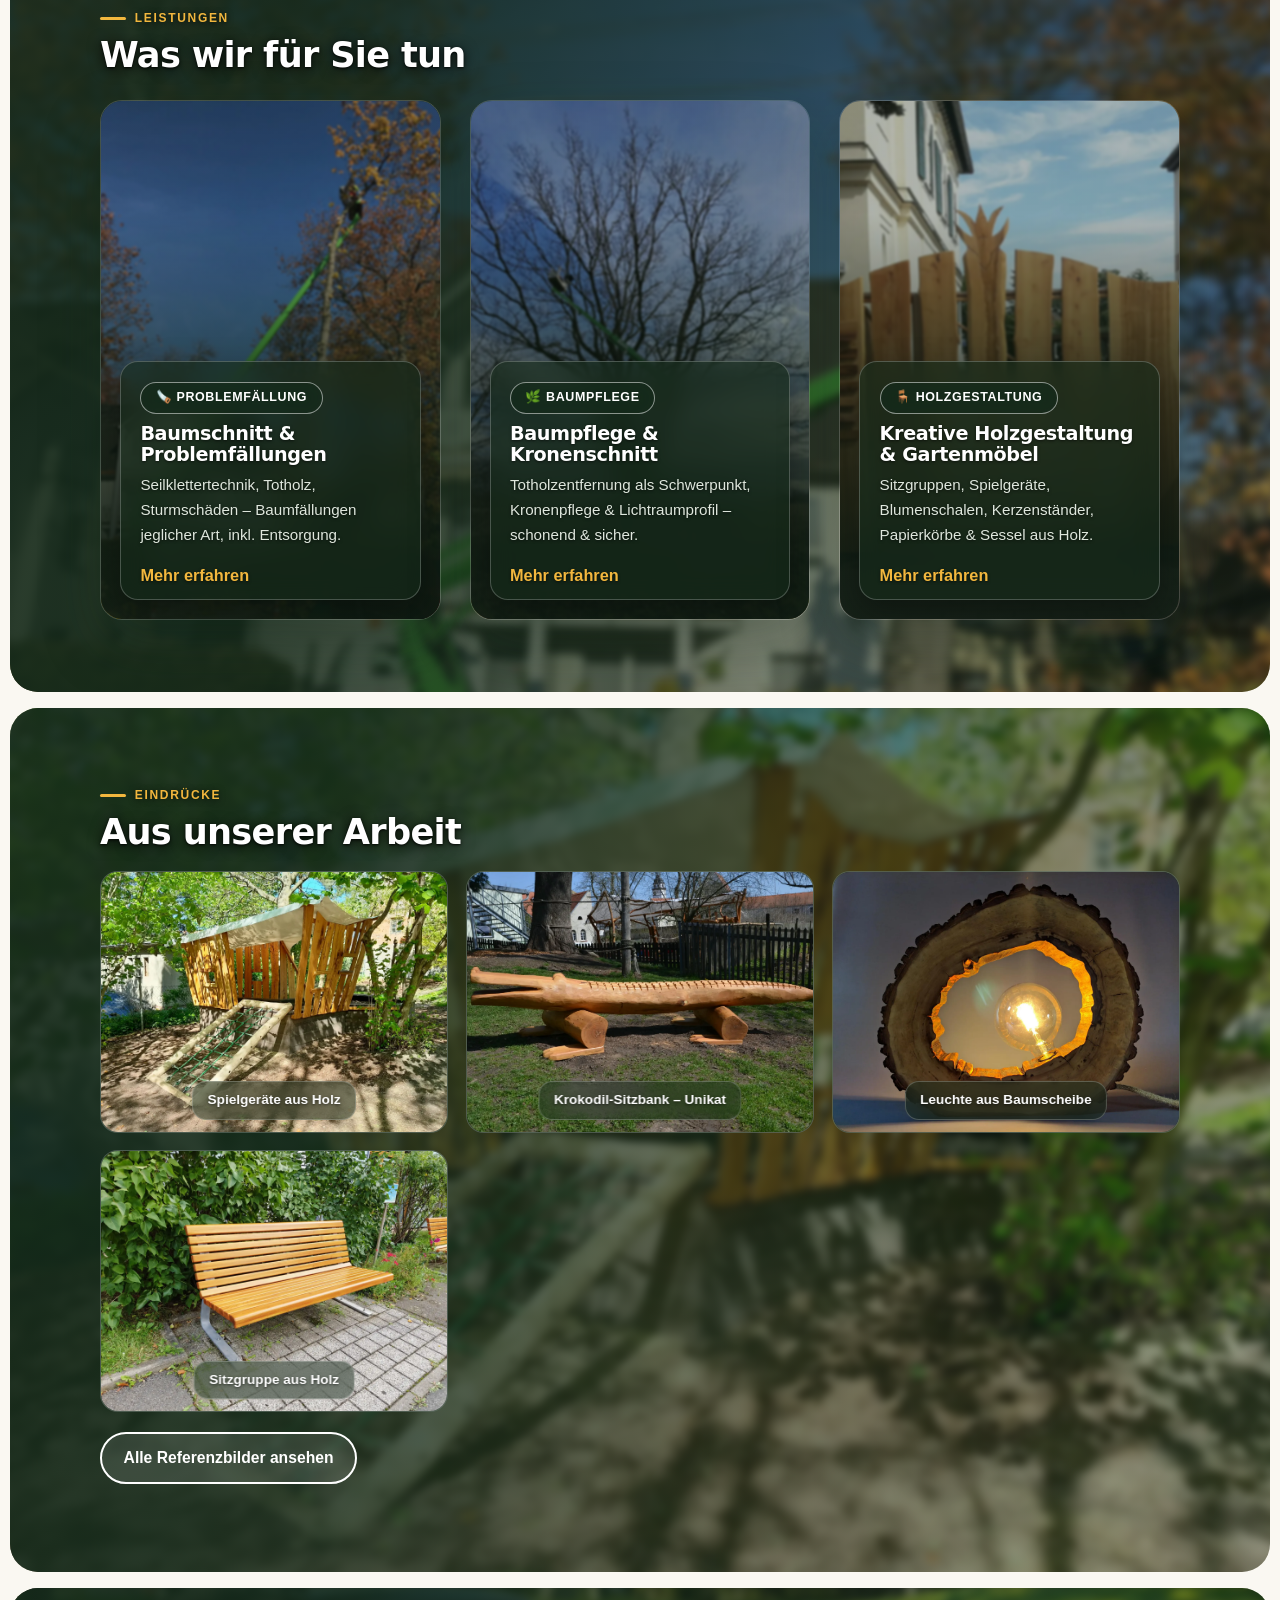
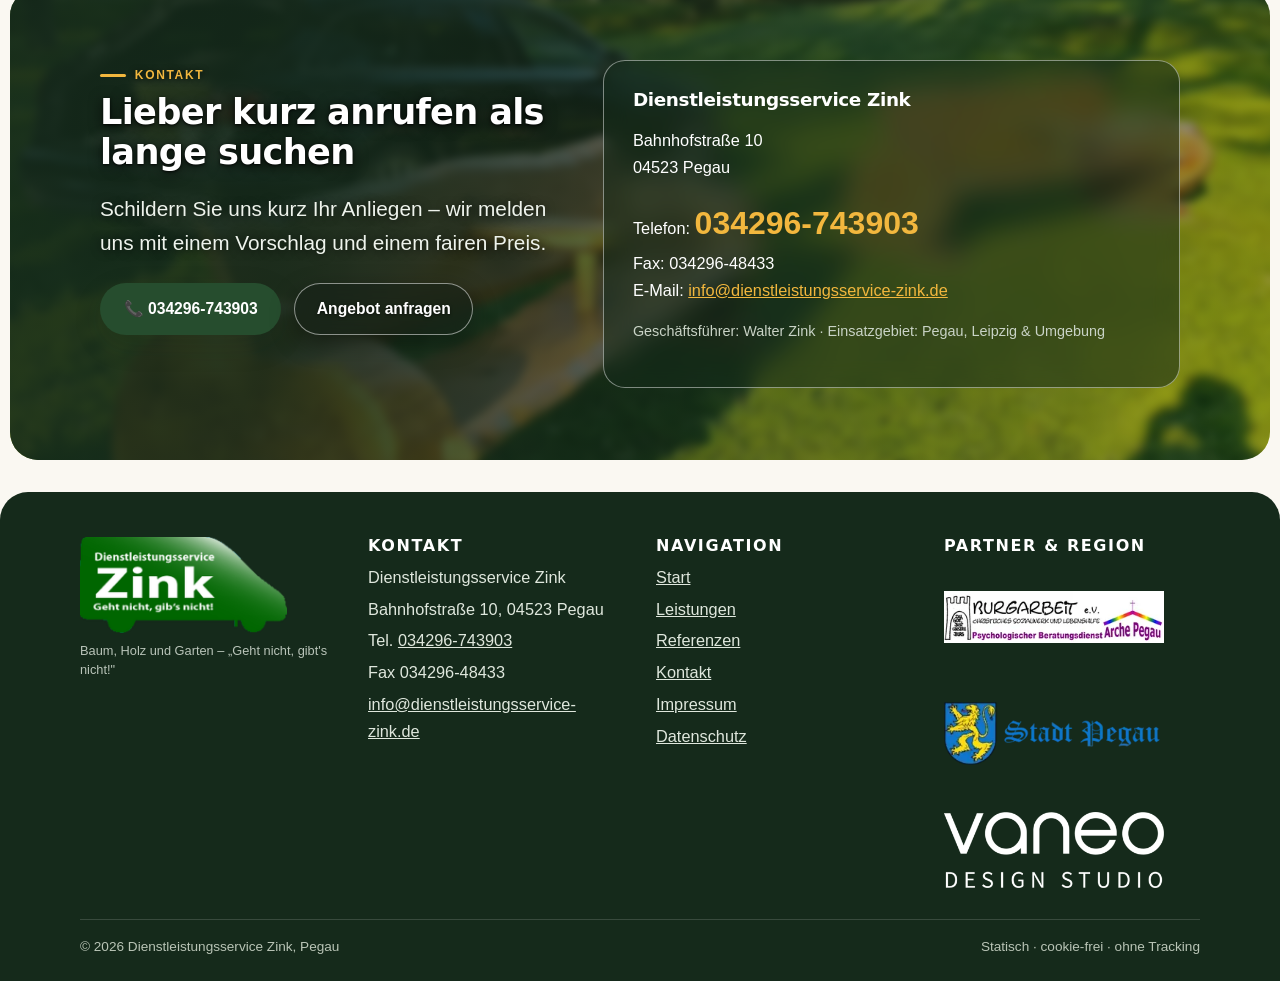
==== commit e3930935: "fix: gelbe links unten bündig" ====
--- a/index.html
+++ b/index.html
@@ -66,7 +66,7 @@
   <div class="hero-wave" aria-hidden="true"><svg viewBox="0 0 1440 84" preserveAspectRatio="none" focusable="false"><path d="M0,48 C240,90 480,0 720,26 C960,52 1200,90 1440,40 L1440,84 L0,84 Z" fill="#faf8f2"></path></svg></div>
 </div>
 
-<section class="photo-band">
+<section class="photo-band usp" id="warum">
   <div class="band-bg" aria-hidden="true"><img src="assets/img/eiche-feld-02.webp" alt="" loading="lazy" width="1200" height="1600"></div>
   <div class="wrap">
     <span class="kicker">Warum Zink</span>
--- a/assets/css/style.css
+++ b/assets/css/style.css
@@ -134,19 +134,32 @@
 section{padding:clamp(2.5rem,6vw,4.5rem) 0}
 .grid{display:grid;gap:1.2rem}
 .grid-4{grid-template-columns:repeat(4,1fr)}
-.card{background:#fff;border:1px solid var(--stone-200);border-radius:var(--radius);
-  padding:1.4rem;box-shadow:0 2px 10px rgba(21,42,27,.06);transition:transform .25s,box-shadow .25s}
+/* Einheitliches Box-System (grün-glas): ALLE Info-Boxen/Captions nutzen
+   rgba(21,42,27,.62) + blur(12px) + 1px rgba(255,255,255,.22).
+   Solo-Boxen: radius 18px; Bild-Card-Streifen unten: radius 0 0 18px 18px.
+   Titel #fff, Text #dfe7dd, Links/More amber #f2b73e, Text-Shadow für AA-Kontrast. */
+.card{background:rgba(21,42,27,.62);border:1px solid rgba(255,255,255,.22);border-radius:18px;
+  padding:1.4rem;box-shadow:0 2px 10px rgba(21,42,27,.06);transition:transform .25s,box-shadow .25s;
+  backdrop-filter:blur(12px);-webkit-backdrop-filter:blur(12px);color:#eef3ec}
 .card:hover{transform:translateY(-4px);box-shadow:var(--shadow)}
 .card .icon{font-size:1.7rem}
-.card h3{margin:.5rem 0 .35rem}
-.card p{margin:.3rem 0 .8rem;color:#3f4539;font-size:.95rem}
-.card .more{font-weight:750;text-decoration:none;display:inline-block}
+.card h3{margin:.5rem 0 .35rem;color:#fff;text-shadow:0 1px 3px rgba(0,0,0,.6)}
+.card p{margin:.3rem 0 .8rem;color:#dfe7dd;font-size:.95rem;text-shadow:0 1px 3px rgba(0,0,0,.6)}
+.card .more{font-weight:750;text-decoration:none;display:inline-block;color:var(--amber);
+  text-shadow:0 1px 3px rgba(0,0,0,.6)}
 .card .more:hover{text-decoration:underline;text-underline-offset:3px}
 /* USP-Cards: ganzer Kartenbereich klickbar (Stretched-Link), Tastaturfokus bleibt sichtbar */
 .card{position:relative}
-.card-more{display:inline-block;margin-top:.5rem;font-weight:750;text-decoration:none}
+.card-more{display:inline-block;margin-top:.5rem;font-weight:750;text-decoration:none;
+  color:var(--amber);text-shadow:0 1px 3px rgba(0,0,0,.6)}
 .card-more:hover{text-decoration:underline;text-underline-offset:3px}
 .card-more::after{content:"";position:absolute;inset:0;border-radius:inherit}
+/* Warum-Zink (#warum.usp): 4 Cards gleiche Höhe, gelbe Links unten bündig.
+   Scope bewusst eng – keine anderen .card/.photo-card anfassen. */
+#warum .grid{align-items:stretch}
+#warum .card{display:flex;flex-direction:column;min-height:100%}
+#warum .card p{flex-grow:1}
+#warum .card .card-more,#warum .card .more{margin-top:auto;padding-top:.8rem;align-self:flex-start}
 /* ---------- Foto-Cards: Bild füllt die Karte, Text als Overlay unten ---------- */
 .photo-grid{grid-template-columns:repeat(3,1fr)}
 .photo-card{position:relative;border-radius:var(--radius-lg);overflow:hidden;
@@ -177,21 +190,21 @@
   border-radius:999px;padding:.3rem .9rem;font-size:.78rem;font-weight:800;
   letter-spacing:.05em;text-transform:uppercase;color:#fff}
 /* ---------- Start-Leistungen (id=leistungen): Fullscreen-Prinzip im Kontakt-Look ----------
-   Revert 2026-10-04 (ac8ae21 war falsch: nur Kachel-Weiß statt Fullscreen):
-   kein Weiß-Overlay mehr; Section nutzt .photo-band (dunkles Overlay + Glas-Cards).
+   Einheitliches Box-System (2026-10-05): .photo-body als grün-glas Solo-Box
+   (rgba(21,42,27,.62) + blur(12px)), Titel weiß, Text #dfe7dd, More amber.
    Karten-Prominenz (Motive problemfaellung-feld, hubsteiger-02, bank-rustikal,
-   min-height, Glas-Body) bleibt erhalten. */
+   min-height) bleibt erhalten. */
 #leistungen .photo-grid{gap:1.8rem}
 #leistungen .photo-card{min-height:520px;align-items:stretch}
 #leistungen .photo-card>img{filter:blur(1px) brightness(.92);object-position:top center}
 #leistungen .photo-body{margin:1.2rem;margin-top:auto;align-self:end;width:auto;
   max-height:46%;overflow:hidden;
-  background:rgba(247,243,235,.42);border:1px solid rgba(255,255,255,.6);
-  backdrop-filter:blur(10px) saturate(1.25);-webkit-backdrop-filter:blur(10px) saturate(1.25);
-  border-radius:16px;padding:1.2rem;box-shadow:0 12px 32px rgba(21,42,27,.18)}
-#leistungen .photo-body h3{color:var(--green-950);font-size:1.2rem;text-shadow:none}
-#leistungen .photo-body p{color:#3f4539;font-size:.95rem;text-shadow:none}
-#leistungen .photo-body .more{color:var(--green-900)}
+  background:rgba(21,42,27,.62);border:1px solid rgba(255,255,255,.22);
+  backdrop-filter:blur(12px);-webkit-backdrop-filter:blur(12px);
+  border-radius:18px;padding:1.2rem;box-shadow:0 12px 32px rgba(0,0,0,.35);color:#eef3ec}
+#leistungen .photo-body h3{color:#fff;font-size:1.2rem;text-shadow:0 1px 3px rgba(0,0,0,.6)}
+#leistungen .photo-body p{color:#dfe7dd;font-size:.95rem;text-shadow:0 1px 3px rgba(0,0,0,.6)}
+#leistungen .photo-body .more{color:var(--amber);text-shadow:0 1px 3px rgba(0,0,0,.6)}
 #leistungen .chip-glass{background:rgba(21,42,27,.6);border-color:rgba(255,255,255,.5);color:#fff}
 @media(max-width:900px){
   .hero-bg img{object-position:right center}
@@ -199,10 +212,11 @@
   #leistungen .photo-body{margin:.9rem;padding:1.2rem;max-height:55%}
 }
 /* ---------- Foto-Band: Section mit Bildhintergrund + Glas-Cards (Kontakt-Look, Maßstab) ----------
-   Einheitliches Overlay-System, Referenz kontakt.html .photo-band:
+   Einheitliches Box-System, Referenz kontakt.html .photo-band:
    - band-bg img: cover, blur(4px) + brightness(.9), scale(1.06) gegen Blur-Ränder
    - ::after: dunkler Verlauf 105deg rgba(21,42,27,.9)/.55/.3 (Textseite → Bildseite)
-   - Glas-Cards: rgba(21,42,27,.55) + blur(12px) + --glass-brd; helle Variante .78-weiß für Map/Text
+   - Glas-Boxen: rgba(21,42,27,.62) + blur(12px) + 1px rgba(255,255,255,.22);
+     Kontakt (.contact-card/.map-facade) bleibt Referenz dunkel (.55) unverändert.
    Heller Text + Shadows für Lesbarkeit. Alle Rubrik-Sections nutzen dieses System. */
 .photo-band{position:relative;isolation:isolate;color:#fff;overflow:hidden;border-radius:28px;margin:0 .6rem}
 .photo-band .band-bg{position:absolute;inset:0;z-index:-2}
@@ -221,8 +235,8 @@
 .photo-band .map-facade a{color:var(--amber)}
 .photo-band .map-facade a:hover{color:#fff}
 .photo-band .map-facade p{text-shadow:0 1px 6px rgba(0,0,0,.6)}
-/* Rubrik-Sections: weiße Text-Cards werden Glas-Cards (dunkel für Service-Rows, milchig für USP-Cards) */
-.photo-band .service-row{background:rgba(21,42,27,.55);border:var(--glass-brd);
+/* Rubrik-Sections: Text-Cards als Glas-Boxen im Einheits-System (grün-glas) */
+.photo-band .service-row{background:rgba(21,42,27,.62);border:1px solid rgba(255,255,255,.22);
   backdrop-filter:blur(12px);-webkit-backdrop-filter:blur(12px);
   box-shadow:0 12px 32px rgba(0,0,0,.3);color:#eef3ec}
 .photo-band .service-row h2{color:#fff}
@@ -231,8 +245,11 @@
 .photo-band .checklist li{color:#eef3ec;text-shadow:0 1px 6px rgba(0,0,0,.6)}
 .photo-band .tag{background:rgba(255,255,255,.14);border:1px solid rgba(255,255,255,.45);color:#fff}
 .photo-band .service-img{box-shadow:0 12px 32px rgba(0,0,0,.35)}
-.photo-band .card{background:rgba(247,243,235,.82);border:1px solid rgba(255,255,255,.6);
-  backdrop-filter:blur(12px);-webkit-backdrop-filter:blur(12px)}
+.photo-band .card{background:rgba(21,42,27,.62);border:1px solid rgba(255,255,255,.22);
+  backdrop-filter:blur(12px);-webkit-backdrop-filter:blur(12px);color:#eef3ec}
+.photo-band .card h3{color:#fff;text-shadow:0 1px 3px rgba(0,0,0,.6)}
+.photo-band .card p{color:#dfe7dd;text-shadow:0 1px 3px rgba(0,0,0,.6)}
+.photo-band .card .more,.photo-band .card .card-more{color:var(--amber)}
 .photo-band .btn-ghost{background:rgba(255,255,255,.1);border-color:#fff;color:#fff}
 .photo-band .btn-ghost:hover{background:rgba(255,255,255,.22)}
 .photo-band + .photo-band{margin-top:1rem}
@@ -247,21 +264,34 @@
 @supports (-webkit-text-stroke:1px black){
   .usp-num{color:var(--green-100);-webkit-text-stroke:1.5px var(--green-700)}
 }
-/* service list rows */
+/* service list rows (Einheits-System grün-glas, auch ohne .photo-band) */
 .service-row{display:grid;grid-template-columns:1fr 1fr;gap:2rem;align-items:center;
-  background:#fff;border:1px solid var(--stone-200);border-radius:var(--radius-lg);padding:1.6rem;
-  margin-bottom:1.4rem;box-shadow:0 2px 10px rgba(21,42,27,.05)}
+  background:rgba(21,42,27,.62);border:1px solid rgba(255,255,255,.22);border-radius:18px;padding:1.6rem;
+  margin-bottom:1.4rem;box-shadow:0 2px 10px rgba(21,42,27,.05);
+  backdrop-filter:blur(12px);-webkit-backdrop-filter:blur(12px);color:#eef3ec}
+.service-row h2{color:#fff;text-shadow:0 2px 14px rgba(0,0,0,.75),0 1px 3px rgba(0,0,0,.85)}
+.service-row p{color:#eef3ec;text-shadow:0 1px 6px rgba(0,0,0,.6)}
+.service-row .more{color:var(--amber)}
+.service-row .checklist li{color:#eef3ec;text-shadow:0 1px 6px rgba(0,0,0,.6)}
+.service-row .tag{background:rgba(255,255,255,.14);border:1px solid rgba(255,255,255,.45);color:#fff}
 .service-row:nth-child(even) .service-img{order:2}
 .service-img{overflow:hidden;border-radius:18px}
 .service-img img{width:100%;height:100%;aspect-ratio:16/10;object-fit:cover;border-radius:0}
 /* gallery */
 .gallery{display:grid;grid-template-columns:repeat(auto-fill,minmax(280px,1fr));gap:1.1rem}
 .gallery figure{margin:0;position:relative;overflow:hidden;border-radius:18px;cursor:zoom-in;
-  border:1px solid var(--stone-200);background:#fff}
+  border:1px solid rgba(255,255,255,.22);background:rgba(21,42,27,.62)}
 .gallery figure:focus-visible{outline:3px solid var(--amber);outline-offset:2px}
 .gallery img{border-radius:0;height:260px;width:100%;object-fit:cover;transition:transform .35s}
 .gallery figure:hover img{transform:scale(1.05)}
-.gallery figcaption{padding:.55rem .8rem;font-size:.85rem;font-weight:650;color:var(--stone-600)}
+/* Galerie-Captions: dezent einzeilig, halbe Breite zentriert (nowrap + max-content) */
+.gallery figcaption,.masonry figure figcaption,.ba-caption{position:absolute;left:50%;transform:translateX(-50%);bottom:12px;
+  width:max-content;max-width:calc(100% - 24px);
+  white-space:nowrap;overflow:hidden;text-overflow:ellipsis;text-align:center;
+  background:rgba(21,42,27,.45);border:1px solid rgba(255,255,255,.22);
+  backdrop-filter:blur(12px);-webkit-backdrop-filter:blur(12px);
+  padding:.45rem .9rem;font-size:.85rem;font-weight:650;color:#fff;
+  border-radius:14px;text-shadow:0 1px 3px rgba(0,0,0,.6)}
 /* Galerie-Sprunglinks im Intro (dunkles Band: heller Text + Amber-Links) */
 .galerie-sprung{font-size:.95rem;color:#eef3ec;text-shadow:0 1px 6px rgba(0,0,0,.6)}
 .galerie-sprung a{color:var(--amber);font-weight:700}
@@ -269,7 +299,7 @@
 .before-after{margin:0}
 .before-after .ba-grid{display:grid;grid-template-columns:1fr 1fr;gap:.8rem}
 .before-after .ba-item{position:relative;margin:0;overflow:hidden;border-radius:14px;
-  border:1px solid var(--stone-200);background:var(--stone-100)}
+  border:1px solid rgba(255,255,255,.22);background:#1a241c}
 .service-img.before-after .ba-item img,.before-after .ba-item img{width:100%;height:100%;
   aspect-ratio:1/1;object-fit:cover;border-radius:0}
 .before-after .ba-during{object-position:50% 18%}
@@ -283,13 +313,19 @@
 .before-after--animated .ba-item img{position:absolute;inset:0;width:100%;height:100%;object-fit:cover;aspect-ratio:auto;border-radius:0}
 .before-after--animated .ba-item:last-child img{animation:baFade 7s ease-in-out infinite}
 @keyframes baFade{0%,42%{opacity:1}50%,92%{opacity:0}100%{opacity:1}}
-.gallery .before-after--animated figcaption{position:relative;z-index:2;display:block;
-  background:rgba(21,42,27,.85);color:#fff}
+.gallery .before-after--animated figcaption{position:absolute;left:50%;transform:translateX(-50%);bottom:12px;z-index:2;
+  width:max-content;max-width:calc(100% - 24px);
+  white-space:nowrap;overflow:hidden;text-overflow:ellipsis;text-align:center;
+  background:rgba(21,42,27,.45);border:1px solid rgba(255,255,255,.22);
+  backdrop-filter:blur(12px);-webkit-backdrop-filter:blur(12px);
+  border-radius:14px;padding:.45rem .9rem;font-size:.85rem;font-weight:650;
+  color:#fff;text-shadow:0 1px 3px rgba(0,0,0,.6)}
+.gallery .before-after--animated .ba-grid{height:100%}
 @media (prefers-reduced-motion:reduce){
   .before-after--animated .ba-grid{grid-template-columns:1fr 1fr;aspect-ratio:auto;
     overflow:visible;border:none;background:none}
-  .before-after--animated .ba-item{border:1px solid var(--stone-200);border-radius:14px;
-    overflow:hidden;background:var(--stone-100)}
+  .before-after--animated .ba-item{border:1px solid rgba(255,255,255,.22);border-radius:14px;
+    overflow:hidden;background:#1a241c}
   .before-after--animated .ba-item img{position:static;aspect-ratio:1/1}
   .before-after--animated .ba-item:last-child img{animation:none}
 }
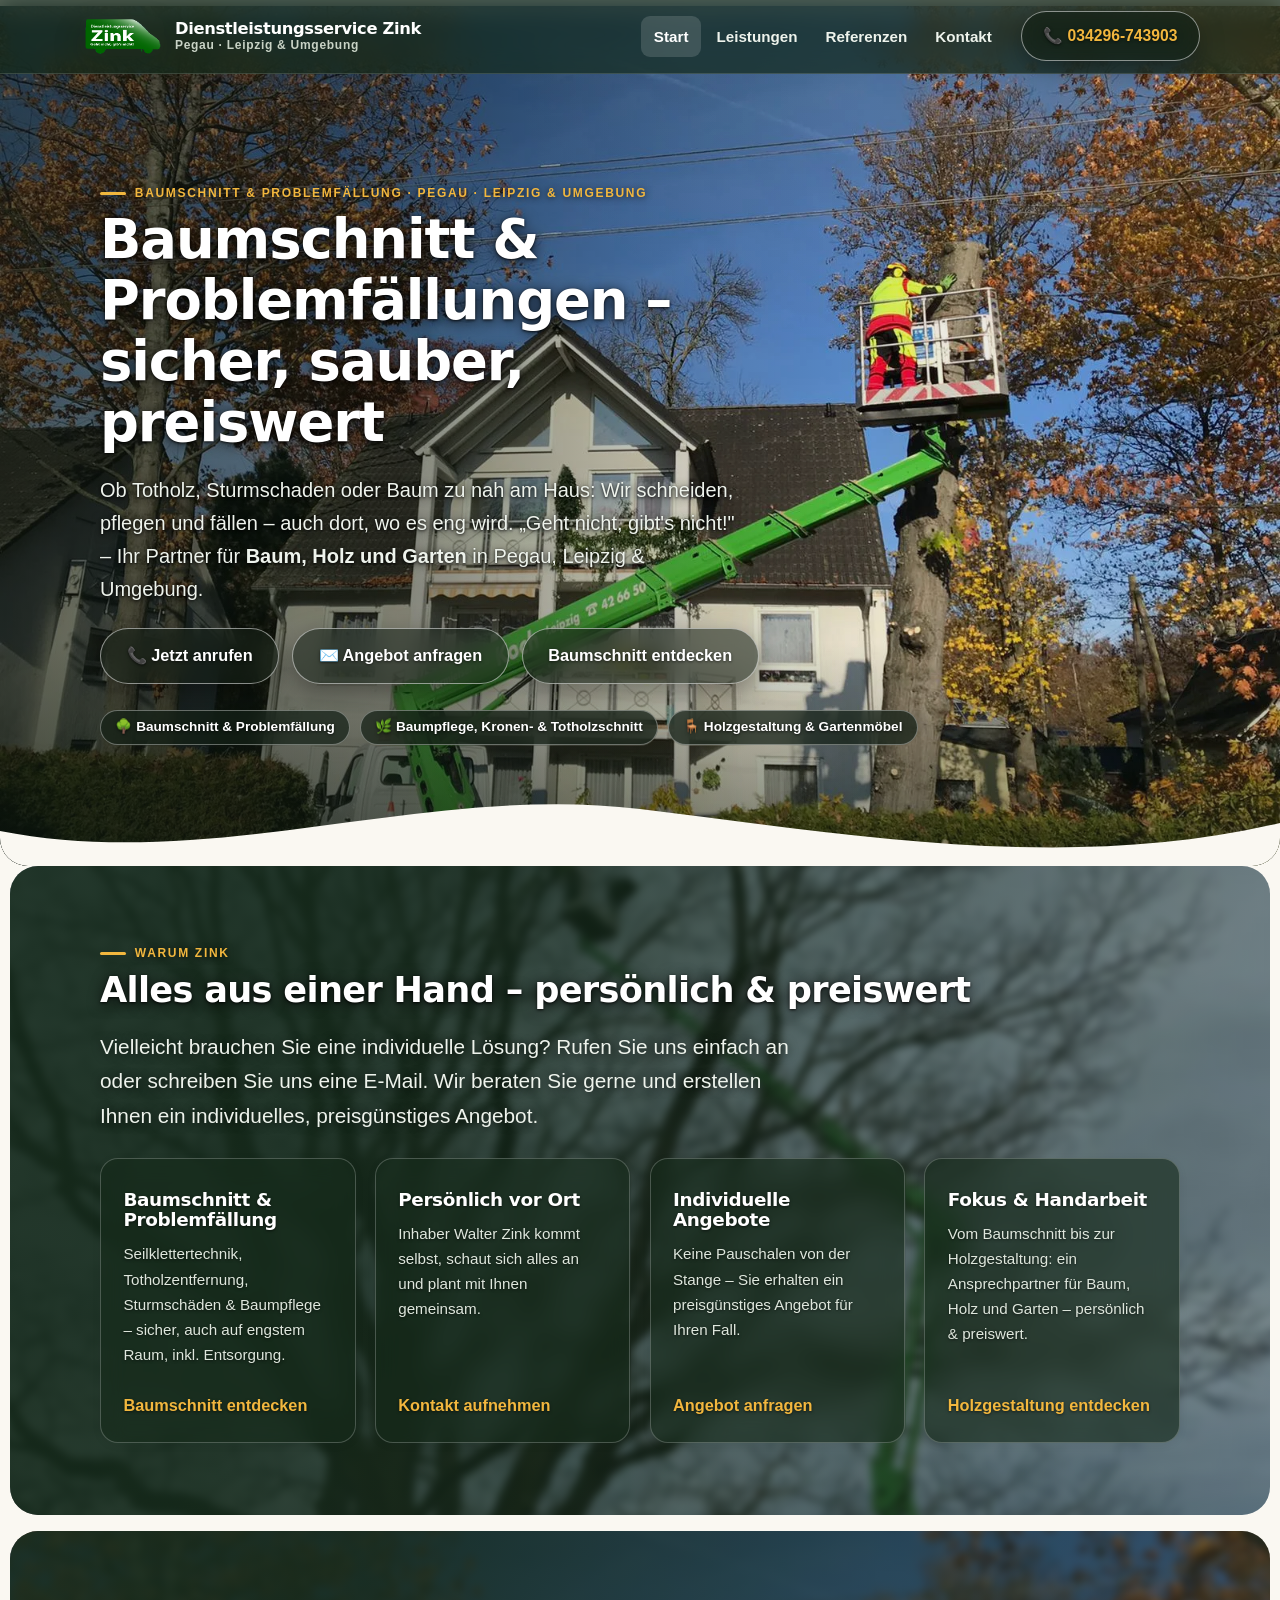
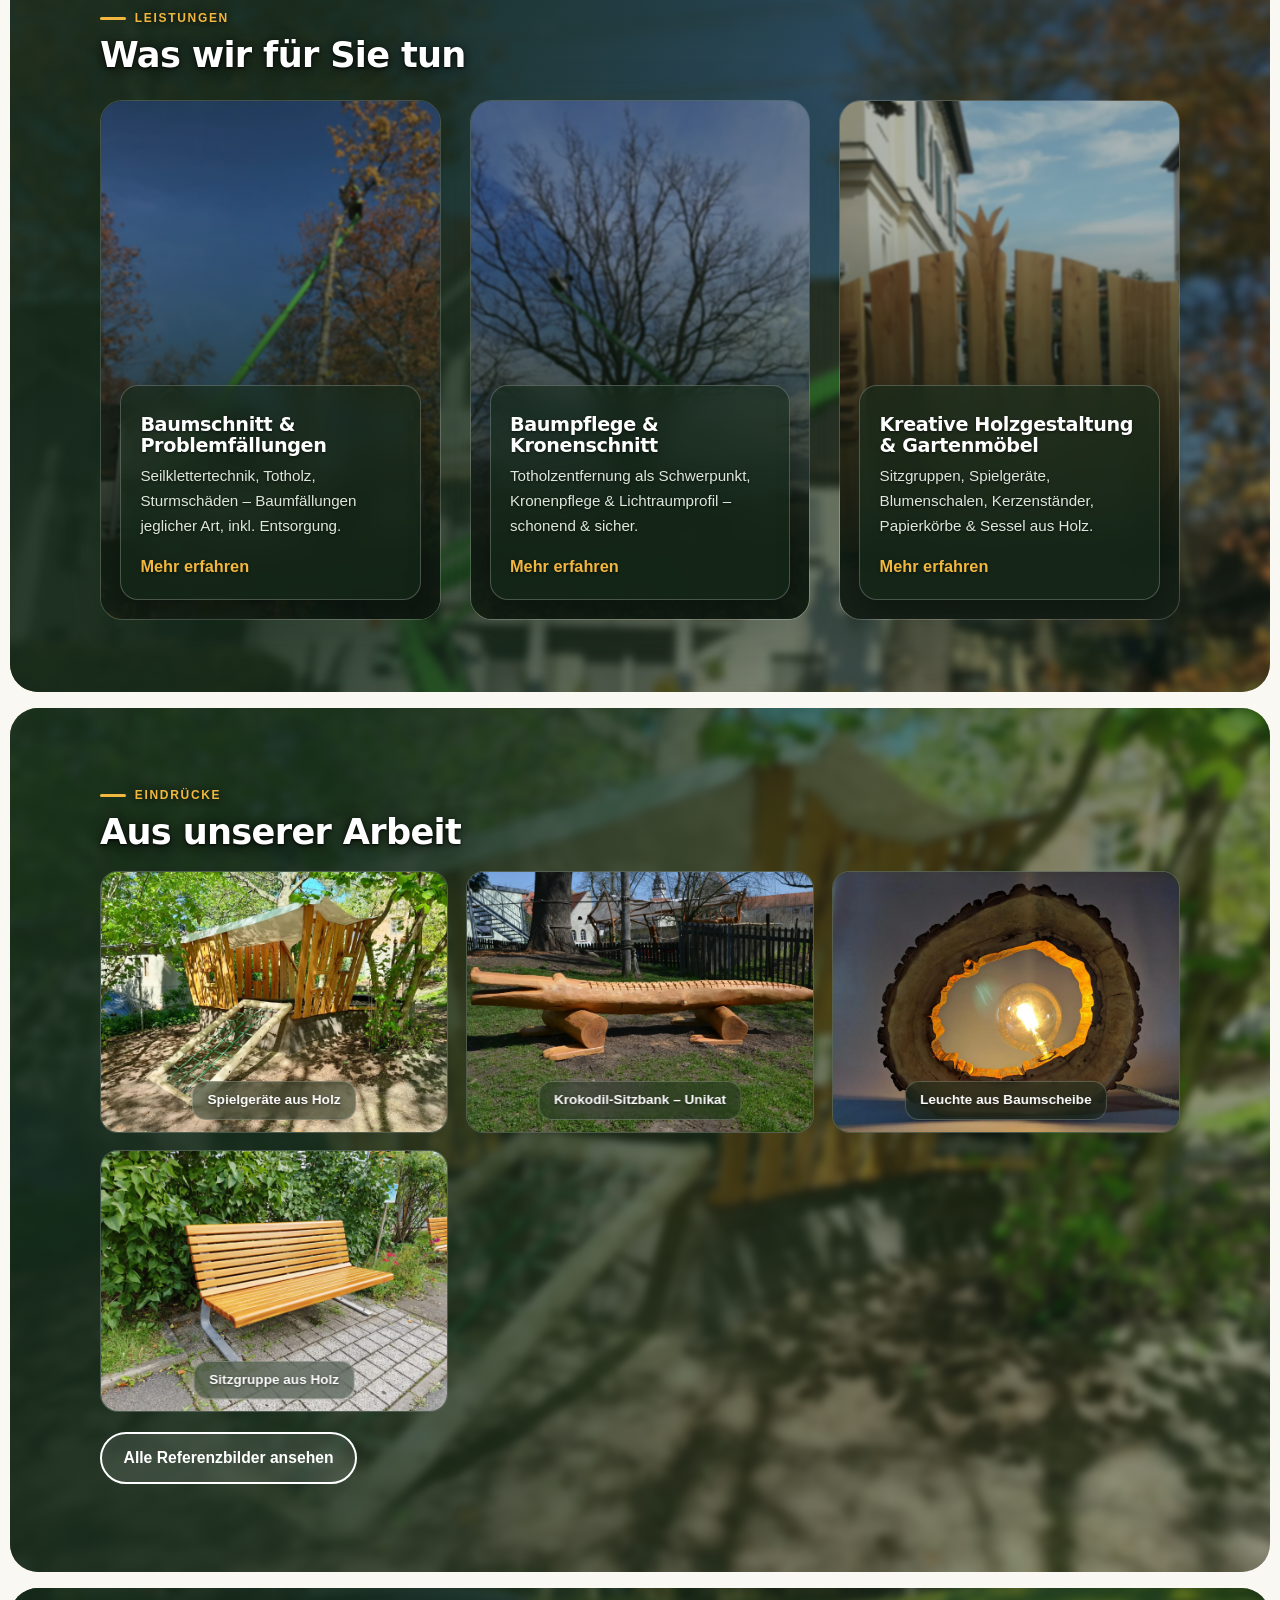
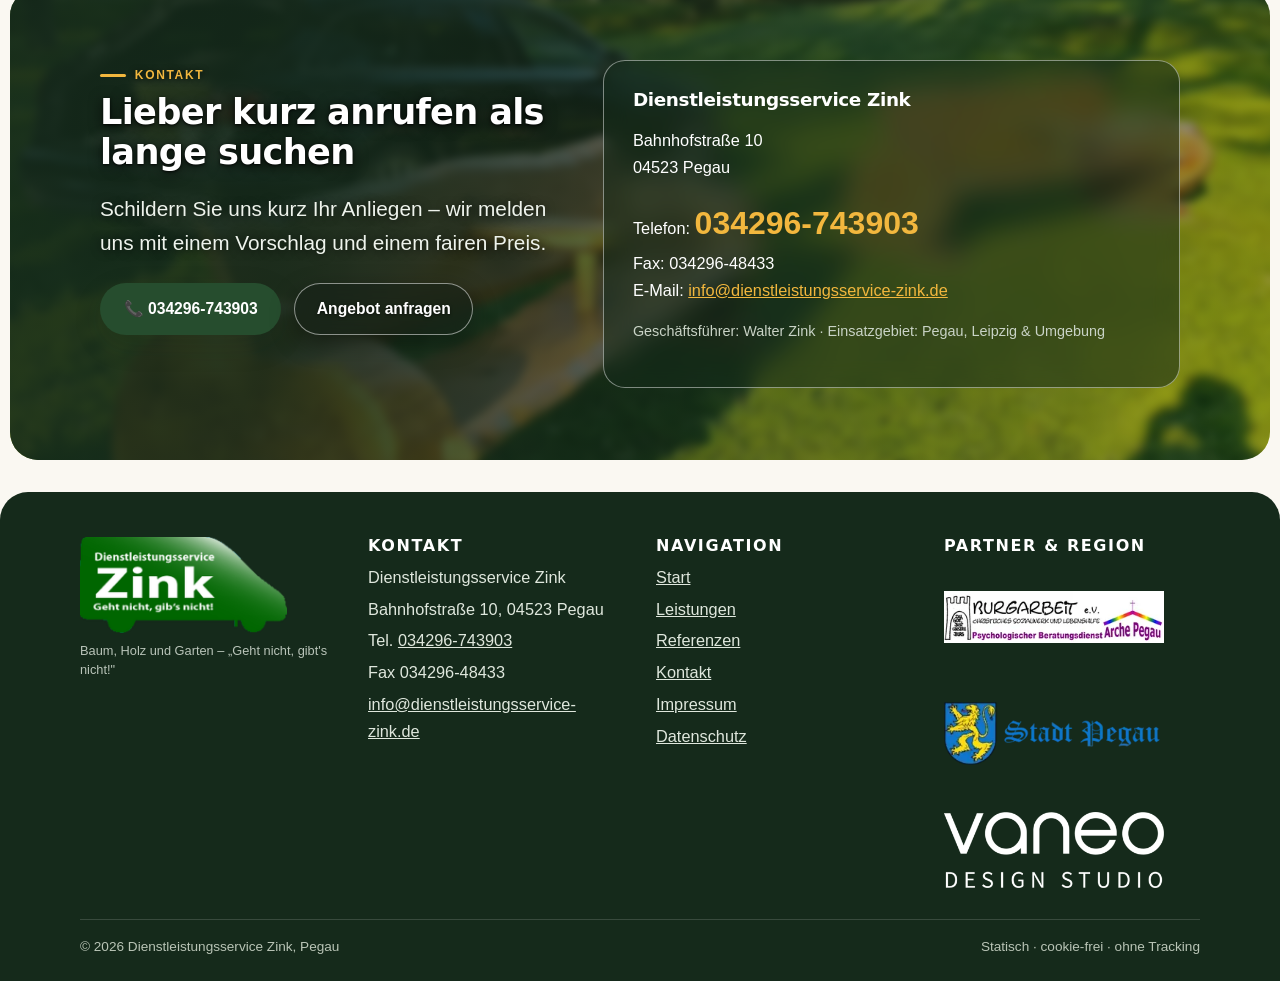
==== commit 34964de3: "fix: rahmen + chips weg" ====
--- a/index.html
+++ b/index.html
@@ -87,9 +87,9 @@
     <span class="kicker">Leistungen</span>
     <h2>Was wir für Sie tun</h2>
     <div class="grid photo-grid mt-2">
-      <a class="photo-card reveal" href="leistungen.html#baumschnitt" aria-label="Baumschnitt und Problemfällung – Mehr erfahren"><img src="assets/img/baumpflege-hubsteiger-02.webp" alt="Baumpflege und Kronenschnitt mit Hubsteiger in Pegau" loading="lazy" width="1200" height="1600"><div class="photo-body"><span class="chip-glass">🪚 PROBLEMFÄLLUNG</span><h3>Baumschnitt &amp; Problemfällungen</h3><p>Seilklettertechnik, Totholz, Sturmschäden – Baumfällungen jeglicher Art, inkl. Entsorgung.</p><span class="more" aria-hidden="true">Mehr erfahren</span></div></a>
-      <a class="photo-card reveal" href="leistungen.html#baumpflege" aria-label="Baumpflege, Kronen- und Totholzschnitt – Mehr erfahren"><img src="assets/img/problemfaellung-feld-01.webp" alt="Problemfällung mit Hubsteiger in Pegau" loading="lazy" width="1200" height="1600"><div class="photo-body"><span class="chip-glass">🌿 Baumpflege</span><h3>Baumpflege &amp; Kronenschnitt</h3><p>Totholzentfernung als Schwerpunkt, Kronenpflege &amp; Lichtraumprofil – schonend &amp; sicher.</p><span class="more" aria-hidden="true">Mehr erfahren</span></div></a>
-      <a class="photo-card reveal" href="leistungen.html#holzgestaltung" aria-label="Holzgestaltung und Gartenmöbel – Mehr erfahren"><img src="assets/img/holzbau-hoftor-01.webp" alt="Geschnitztes Hoftor aus Holz in Pegau" loading="lazy" width="1296" height="972"><div class="photo-body"><span class="chip-glass">🪑 Holzgestaltung</span><h3>Kreative Holzgestaltung &amp; Gartenmöbel</h3><p>Sitzgruppen, Spielgeräte, Blumenschalen, Kerzenständer, Papierkörbe &amp; Sessel aus Holz.</p><span class="more" aria-hidden="true">Mehr erfahren</span></div></a>
+      <a class="photo-card reveal" href="leistungen.html#baumschnitt" aria-label="Baumschnitt und Problemfällung – Mehr erfahren"><img src="assets/img/baumpflege-hubsteiger-02.webp" alt="Baumpflege und Kronenschnitt mit Hubsteiger in Pegau" loading="lazy" width="1200" height="1600"><div class="photo-body"><h3>Baumschnitt &amp; Problemfällungen</h3><p>Seilklettertechnik, Totholz, Sturmschäden – Baumfällungen jeglicher Art, inkl. Entsorgung.</p><span class="more" aria-hidden="true">Mehr erfahren</span></div></a>
+      <a class="photo-card reveal" href="leistungen.html#baumpflege" aria-label="Baumpflege, Kronen- und Totholzschnitt – Mehr erfahren"><img src="assets/img/problemfaellung-feld-01.webp" alt="Problemfällung mit Hubsteiger in Pegau" loading="lazy" width="1200" height="1600"><div class="photo-body"><h3>Baumpflege &amp; Kronenschnitt</h3><p>Totholzentfernung als Schwerpunkt, Kronenpflege &amp; Lichtraumprofil – schonend &amp; sicher.</p><span class="more" aria-hidden="true">Mehr erfahren</span></div></a>
+      <a class="photo-card reveal" href="leistungen.html#holzgestaltung" aria-label="Holzgestaltung und Gartenmöbel – Mehr erfahren"><img src="assets/img/holzbau-hoftor-01.webp" alt="Geschnitztes Hoftor aus Holz in Pegau" loading="lazy" width="1296" height="972"><div class="photo-body"><h3>Kreative Holzgestaltung &amp; Gartenmöbel</h3><p>Sitzgruppen, Spielgeräte, Blumenschalen, Kerzenständer, Papierkörbe &amp; Sessel aus Holz.</p><span class="more" aria-hidden="true">Mehr erfahren</span></div></a>
     </div>
   </div>
 </section>
--- a/assets/css/style.css
+++ b/assets/css/style.css
@@ -277,6 +277,9 @@
 .service-row:nth-child(even) .service-img{order:2}
 .service-img{overflow:hidden;border-radius:18px}
 .service-img img{width:100%;height:100%;aspect-ratio:16/10;object-fit:cover;border-radius:0}
+/* Service-Bilder ohne weiße Border-Linie (Radius + Shadow bleiben) */
+.service-row img,.service-media img{border:none}
+.service-row .before-after .ba-item,.service-row .before-after--animated{border:none}
 /* gallery */
 .gallery{display:grid;grid-template-columns:repeat(auto-fill,minmax(280px,1fr));gap:1.1rem}
 .gallery figure{margin:0;position:relative;overflow:hidden;border-radius:18px;cursor:zoom-in;
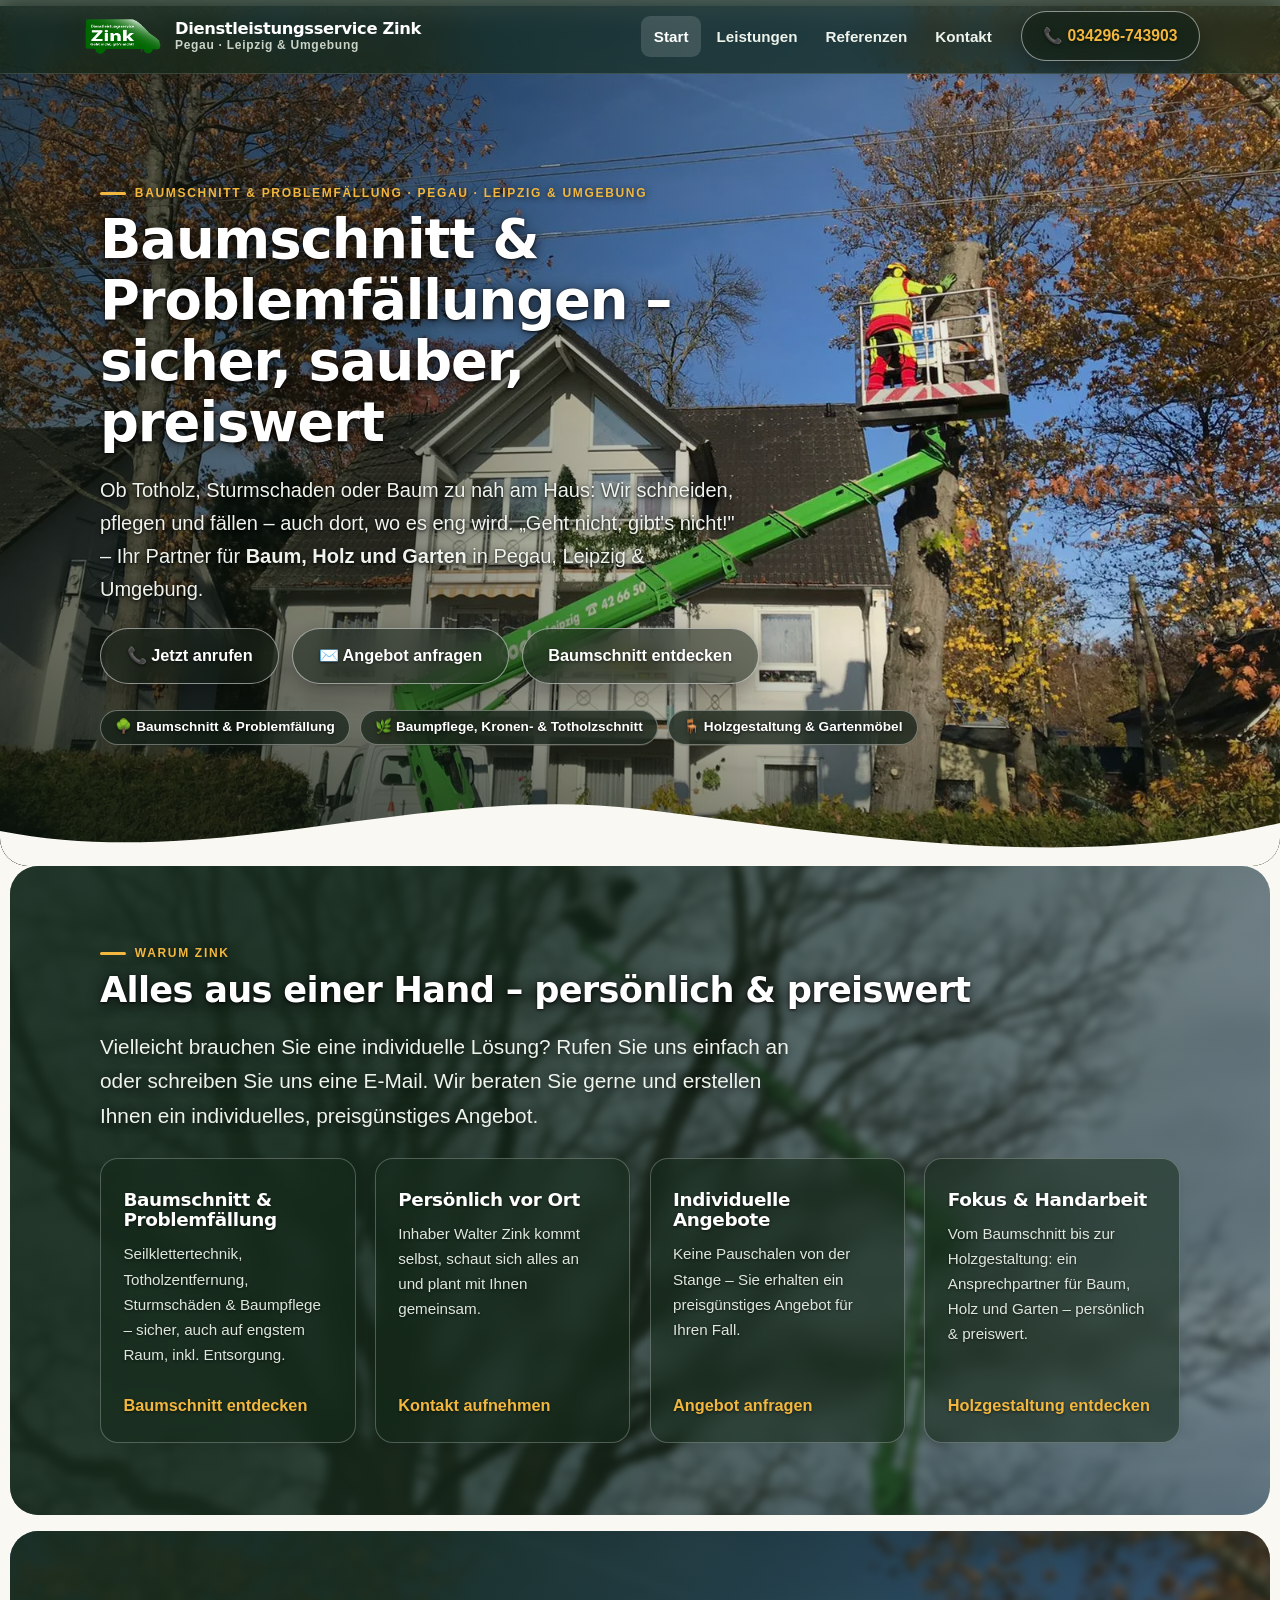
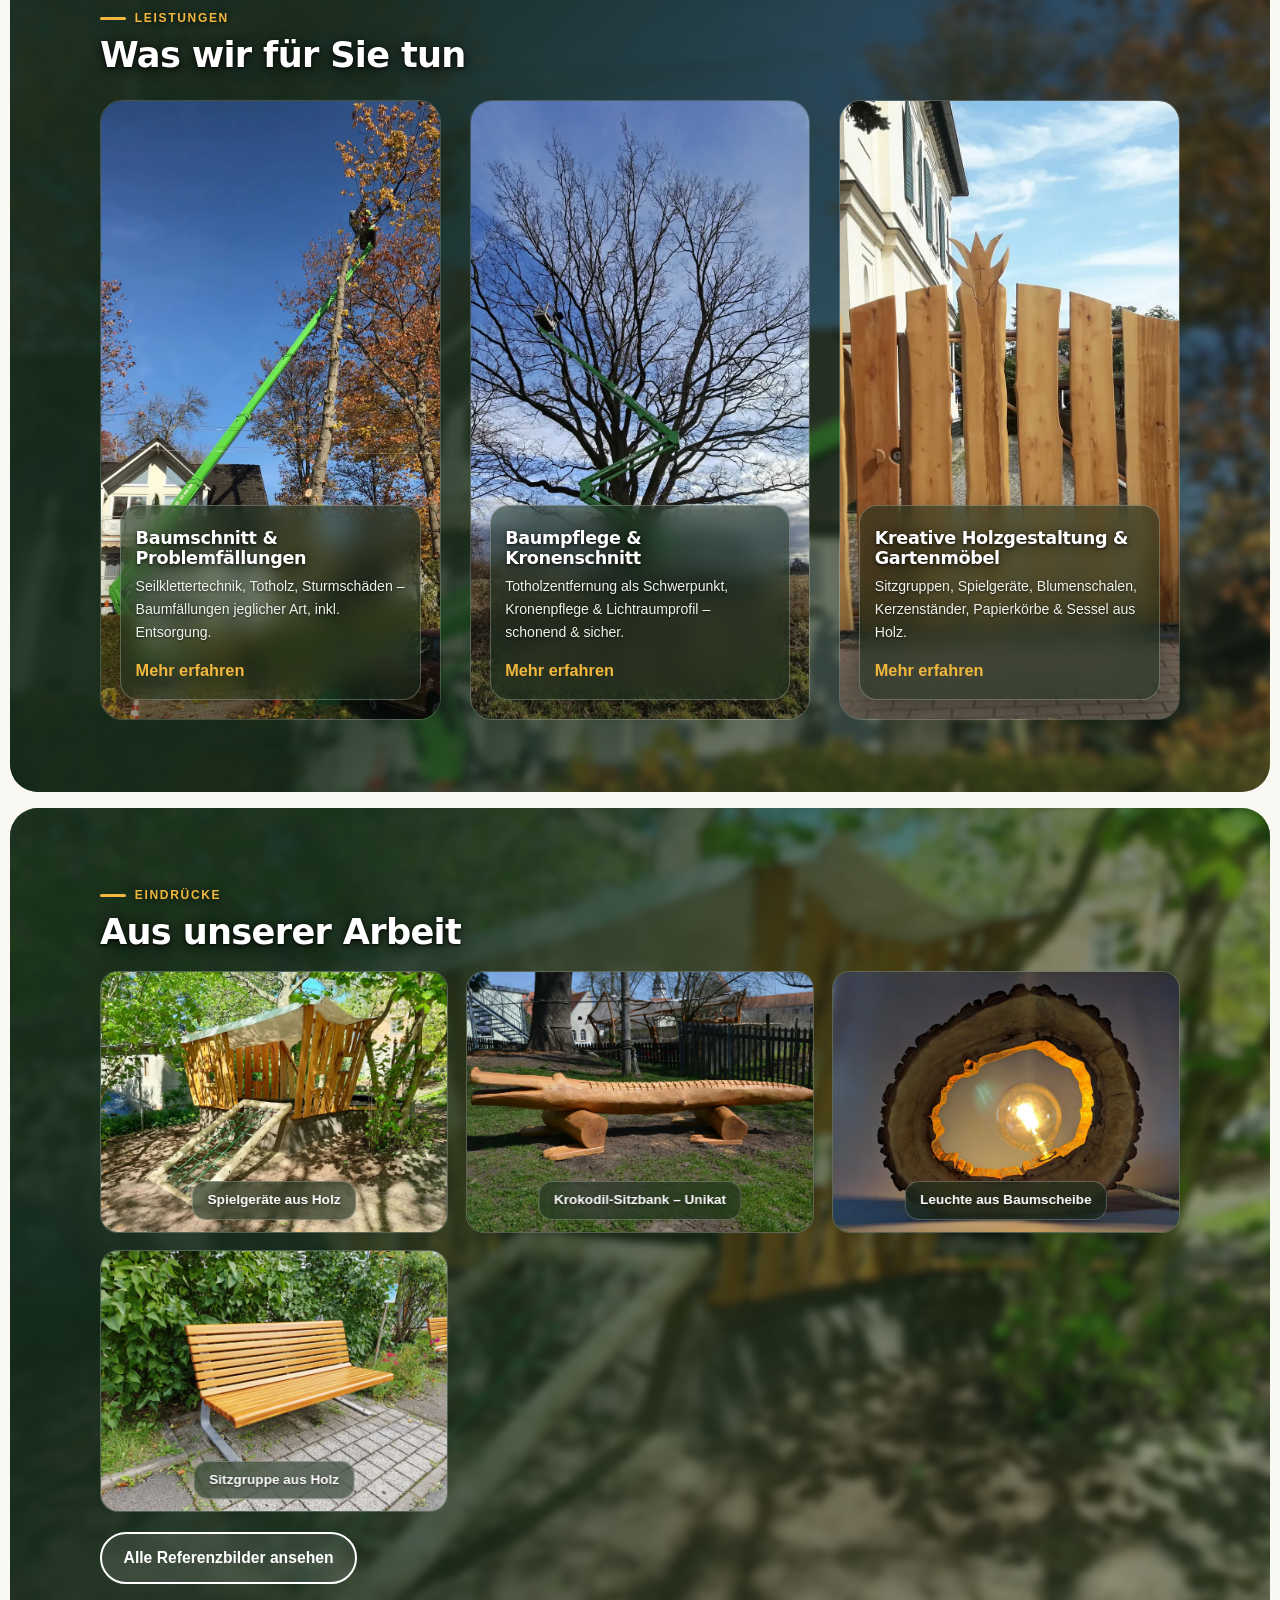
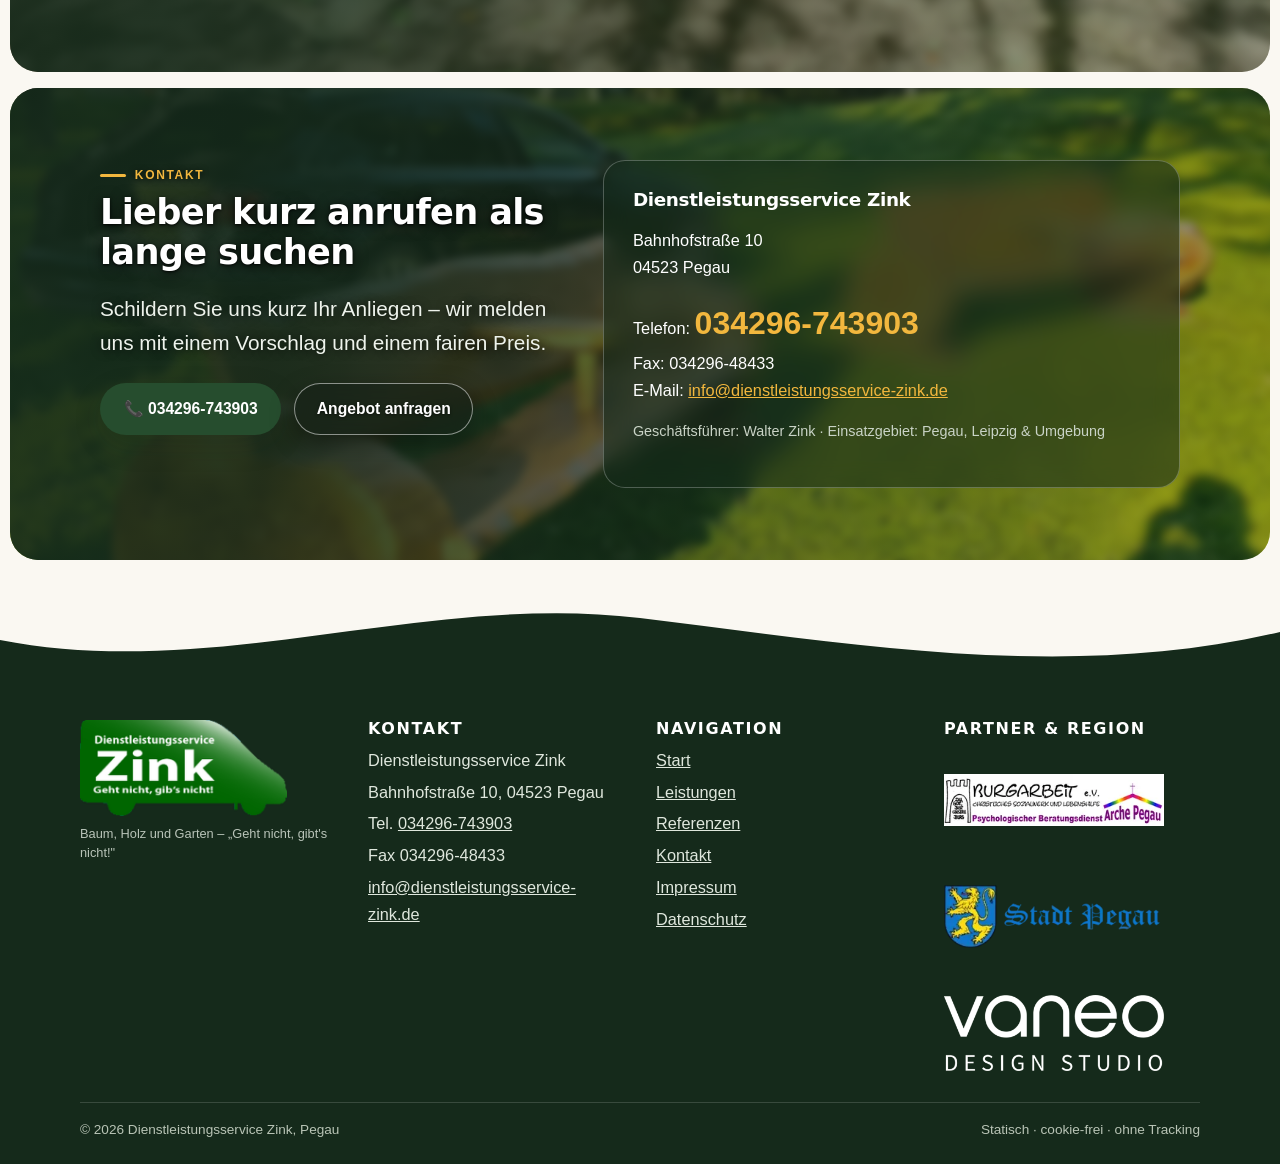
==== commit 186db01a: "fix: footer wave full-bleed" ====
--- a/index.html
+++ b/index.html
@@ -132,7 +132,7 @@
   </div>
 </section>
 </main>
-
+<div class="footer-wave" aria-hidden="true"><svg viewBox="0 0 1440 84" preserveAspectRatio="none" focusable="false"><path d="M0,48 C240,90 480,0 720,26 C960,52 1200,90 1440,40 L1440,84 L0,84 Z" fill="#152a1b"></path></svg></div>
 <footer>
   <div class="wrap footer-grid">
     <div class="footer-brand"><img src="assets/img/logo-zink-large.png" alt="Dienstleistungsservice Zink Logo" loading="lazy" class="footer-logo"><span class="brand-note">Baum, Holz und Garten – „Geht nicht, gibt's nicht!"</span></div>
--- a/assets/css/style.css
+++ b/assets/css/style.css
@@ -8,10 +8,21 @@
   --stone-50:#faf8f2; --stone-100:#f3efe6; --stone-200:#e3dcc9; --stone-600:#5d574b;
   --ink:#20261e; --amber:#f2b73e; --amber-dark:#7a5107;
   --radius:20px; --radius-lg:22px;
-  --glass-brd:1px solid rgba(255,255,255,.45);
-  --glass-bg:rgba(255,255,255,.22);
+  --radius-sm:14px; --radius-md:18px; --radius-band:28px;
+  /* Glas-Token (Boxen/Captions): --glass-bg/.brd/.blur. Chrome bleibt bewusst
+     dunkler, eigene Werte – nur Doku, keine Farbänderung: Header rgba(21,42,27,.72),
+     btn-glass rgba(20,32,23,.55/.7), Badges rgba(20,32,23,.72),
+     Band-Verlauf rgba(21,42,27,.9/.55/.3), Mobil-Nav rgba(21,42,27,.96). */
+  --glass-bg:rgba(21,42,27,.55);
+  --glass-brd:1px solid rgba(255,255,255,.25);
+  --glass-blur:12px;
   --shadow:0 10px 30px rgba(21,42,27,.14);
   --shadow-lg:0 24px 60px rgba(21,42,27,.28);
+  --shadow-band:0 12px 32px rgba(0,0,0,.35);
+  --card-h:460px; --card-h-leistungen:620px;
+  --card-h-mobil:380px; --card-h-leistungen-mobil:420px;
+  --photo-body-h:190px;
+  --hero-h:92vh; --hero-h-mobil:88vh;
   --font:-apple-system,BlinkMacSystemFont,"Segoe UI",Roboto,"Helvetica Neue",Arial,sans-serif;
   --font-display:system-ui,-apple-system,"Segoe UI",Roboto,Inter,sans-serif;
   --max:1120px; --header-h:68px;
@@ -74,18 +85,13 @@
 /* Utilities statt Inline-Styles */
 .narrow{max-width:760px}
 .text-center{text-align:center}
-.muted{color:#b9c4b6}
+
 .stack-cta{display:flex;gap:.8rem;flex-wrap:wrap;margin-top:1.4rem}
 .mt-1{margin-top:1.2rem}.mt-2{margin-top:1.6rem}.mt-3{margin-top:2rem}
 .mx-auto{margin-left:auto;margin-right:auto}
 .justify-center{justify-content:center}
-/* Anker-Ziele: nicht unter dem Sticky-Header verstecken */
+/* Anker-Ziele: nicht unter dem Sticky-Header verstecken (Mobil-Offset im 900px-Block am Dateiende) */
 [id]{scroll-margin-top:calc(var(--header-h) + 16px)}
-/* Mobil: Header höher durch Brand-Wrap (2-zeilig) + Toggle → größerer Anker-Offset (132px = 68+64) + scroll-padding-Fallback (manche mobile Browser ignorieren scroll-margin bei sticky/backdrop-filter Headern) */
-@media(max-width:900px){
-  html{scroll-padding-top:132px}
-  [id]{scroll-margin-top:calc(var(--header-h) + 64px)}
-}
 /* Leistungs-Tags + Checklisten (Klassen wurden benutzt, aber nie definiert) */
 .tag{display:inline-block;background:var(--green-100);color:var(--green-950);
   font-weight:800;font-size:.8rem;letter-spacing:.04em;border-radius:999px;
@@ -98,8 +104,8 @@
 .menu-toggle{display:none;margin-left:auto;background:rgba(255,255,255,.1);border:var(--glass-brd);
   border-radius:10px;padding:.55rem .7rem;font-size:1.1rem;cursor:pointer;color:#fff}
 /* ---------- hero: Vollbild-Foto + Glas ---------- */
-.hero{position:relative;overflow:hidden;background:var(--green-950);color:#fff;border-radius:0 0 28px 28px;
-  min-height:92vh;display:flex;align-items:center;padding-top:var(--header-h)}
+.hero{position:relative;overflow:hidden;background:var(--green-950);color:#fff;border-radius:0 0 var(--radius-band) var(--radius-band);
+  min-height:var(--hero-h);display:flex;align-items:center;padding-top:var(--header-h)}
 .hero-bg{position:absolute;inset:0}
 .hero-bg img{width:100%;height:100%;object-fit:cover;border-radius:0;opacity:.92}
 .hero-bg img.pos-low{object-position:50% 78%}
@@ -132,38 +138,30 @@
 .hero .hero-badges li a:focus-visible{outline:3px solid var(--amber);outline-offset:2px}
 /* ---------- sections ---------- */
 section{padding:clamp(2.5rem,6vw,4.5rem) 0}
-.grid{display:grid;gap:1.2rem}
+/* Gleiche Höhen: Grid streckt Spalten, Cards füllen als Flex-Spalte (Link unten bündig).
+   Gilt für .grid-4 (Warum Zink), .photo-grid (Leistungen) und .gallery-Teaser.
+   Masonry (.masonry, display:block + columns) bewusst ausgenommen – Höhen variieren systembedingt. */
+.grid{display:grid;gap:1.2rem;align-items:stretch}
 .grid-4{grid-template-columns:repeat(4,1fr)}
-/* Einheitliches Box-System (grün-glas): ALLE Info-Boxen/Captions nutzen
-   rgba(21,42,27,.62) + blur(12px) + 1px rgba(255,255,255,.22).
-   Solo-Boxen: radius 18px; Bild-Card-Streifen unten: radius 0 0 18px 18px.
-   Titel #fff, Text #dfe7dd, Links/More amber #f2b73e, Text-Shadow für AA-Kontrast. */
-.card{background:rgba(21,42,27,.62);border:1px solid rgba(255,255,255,.22);border-radius:18px;
+/* Box-System (grün-glas): Titel #fff, Text #eef3ec, Links amber; Flex-Spalte, Link unten bündig. */
+.card{position:relative;background:var(--glass-bg);border:var(--glass-brd);border-radius:var(--radius-md);
   padding:1.4rem;box-shadow:0 2px 10px rgba(21,42,27,.06);transition:transform .25s,box-shadow .25s;
-  backdrop-filter:blur(12px);-webkit-backdrop-filter:blur(12px);color:#eef3ec}
+  backdrop-filter:blur(var(--glass-blur));-webkit-backdrop-filter:blur(var(--glass-blur));color:#eef3ec;
+  display:flex;flex-direction:column;min-height:100%}
 .card:hover{transform:translateY(-4px);box-shadow:var(--shadow)}
-.card .icon{font-size:1.7rem}
 .card h3{margin:.5rem 0 .35rem;color:#fff;text-shadow:0 1px 3px rgba(0,0,0,.6)}
-.card p{margin:.3rem 0 .8rem;color:#dfe7dd;font-size:.95rem;text-shadow:0 1px 3px rgba(0,0,0,.6)}
-.card .more{font-weight:750;text-decoration:none;display:inline-block;color:var(--amber);
-  text-shadow:0 1px 3px rgba(0,0,0,.6)}
-.card .more:hover{text-decoration:underline;text-underline-offset:3px}
-/* USP-Cards: ganzer Kartenbereich klickbar (Stretched-Link), Tastaturfokus bleibt sichtbar */
-.card{position:relative}
-.card-more{display:inline-block;margin-top:.5rem;font-weight:750;text-decoration:none;
-  color:var(--amber);text-shadow:0 1px 3px rgba(0,0,0,.6)}
+.card p{margin:.3rem 0 .8rem;color:#dfe7dd;font-size:.95rem;text-shadow:0 1px 3px rgba(0,0,0,.6);
+  flex-grow:1}
+/* Ganzer Kartenbereich klickbar (Stretched-Link), Tastaturfokus bleibt sichtbar */
+.card-more{display:inline-block;font-weight:750;text-decoration:none;color:var(--amber);
+  text-shadow:0 1px 3px rgba(0,0,0,.6);margin-top:auto;padding-top:.8rem;align-self:flex-start}
 .card-more:hover{text-decoration:underline;text-underline-offset:3px}
 .card-more::after{content:"";position:absolute;inset:0;border-radius:inherit}
-/* Warum-Zink (#warum.usp): 4 Cards gleiche Höhe, gelbe Links unten bündig.
-   Scope bewusst eng – keine anderen .card/.photo-card anfassen. */
-#warum .grid{align-items:stretch}
-#warum .card{display:flex;flex-direction:column;min-height:100%}
-#warum .card p{flex-grow:1}
-#warum .card .card-more,#warum .card .more{margin-top:auto;padding-top:.8rem;align-self:flex-start}
 /* ---------- Foto-Cards: Bild füllt die Karte, Text als Overlay unten ---------- */
-.photo-grid{grid-template-columns:repeat(3,1fr)}
+/* Leistungs-Cards: Grid streckt alle 3 Karten auf gleiche Höhe (Foto + Overlay-Box) */
+.photo-grid{grid-template-columns:repeat(3,1fr);align-items:stretch}
 .photo-card{position:relative;border-radius:var(--radius-lg);overflow:hidden;
-  min-height:460px;display:flex;align-items:flex-end;isolation:isolate;
+  min-height:var(--card-h);display:flex;align-items:flex-end;isolation:isolate;
   border:1px solid rgba(255,255,255,.18);box-shadow:var(--shadow-lg);
   transition:transform .3s ease,box-shadow .3s ease}
 .photo-card>img{position:absolute;inset:0;width:100%;height:100%;object-fit:cover;
@@ -183,42 +181,22 @@
 /* Ganze Foto-Card als Link: per Tab erreichbar, Hover-Lift + Fokus-Ring */
 a.photo-card{text-decoration:none;color:inherit;cursor:pointer}
 a.photo-card:focus-visible{outline:3px solid var(--amber);outline-offset:3px;border-radius:var(--radius-lg)}
-a.photo-card .photo-body h3{color:#fff}
-a.photo-card .photo-body p{color:#eef3ec}
-.chip-glass{display:inline-block;background:var(--glass-bg);border:var(--glass-brd);
-  backdrop-filter:blur(8px);-webkit-backdrop-filter:blur(8px);
-  border-radius:999px;padding:.3rem .9rem;font-size:.78rem;font-weight:800;
-  letter-spacing:.05em;text-transform:uppercase;color:#fff}
-/* ---------- Start-Leistungen (id=leistungen): Fullscreen-Prinzip im Kontakt-Look ----------
-   Einheitliches Box-System (2026-10-05): .photo-body als grün-glas Solo-Box
-   (rgba(21,42,27,.62) + blur(12px)), Titel weiß, Text #dfe7dd, More amber.
-   Karten-Prominenz (Motive problemfaellung-feld, hubsteiger-02, bank-rustikal,
-   min-height) bleibt erhalten. */
+/* Start-Leistungen: Overlay-Box als Flex-Spalte (Link unten bündig). */
 #leistungen .photo-grid{gap:1.8rem}
-#leistungen .photo-card{min-height:520px;align-items:stretch}
-#leistungen .photo-card>img{filter:blur(1px) brightness(.92);object-position:top center}
+#leistungen .photo-card{min-height:var(--card-h-leistungen);align-items:stretch;display:flex;flex-direction:column;justify-content:flex-end}
+#leistungen .photo-card>img{filter:brightness(1.0);transform:none;image-rendering:auto;object-position:top center}
+#leistungen .photo-card:hover>img{transform:none}
+#leistungen .photo-card::after{background:linear-gradient(to top,rgba(15,28,19,.35) 0%,transparent 30%)}
 #leistungen .photo-body{margin:1.2rem;margin-top:auto;align-self:end;width:auto;
-  max-height:46%;overflow:hidden;
-  background:rgba(21,42,27,.62);border:1px solid rgba(255,255,255,.22);
-  backdrop-filter:blur(12px);-webkit-backdrop-filter:blur(12px);
-  border-radius:18px;padding:1.2rem;box-shadow:0 12px 32px rgba(0,0,0,.35);color:#eef3ec}
-#leistungen .photo-body h3{color:#fff;font-size:1.2rem;text-shadow:0 1px 3px rgba(0,0,0,.6)}
-#leistungen .photo-body p{color:#dfe7dd;font-size:.95rem;text-shadow:0 1px 3px rgba(0,0,0,.6)}
-#leistungen .photo-body .more{color:var(--amber);text-shadow:0 1px 3px rgba(0,0,0,.6)}
-#leistungen .chip-glass{background:rgba(21,42,27,.6);border-color:rgba(255,255,255,.5);color:#fff}
-@media(max-width:900px){
-  .hero-bg img{object-position:right center}
-  #leistungen .photo-card{min-height:420px}
-  #leistungen .photo-body{margin:.9rem;padding:1.2rem;max-height:55%}
-}
-/* ---------- Foto-Band: Section mit Bildhintergrund + Glas-Cards (Kontakt-Look, Maßstab) ----------
-   Einheitliches Box-System, Referenz kontakt.html .photo-band:
-   - band-bg img: cover, blur(4px) + brightness(.9), scale(1.06) gegen Blur-Ränder
-   - ::after: dunkler Verlauf 105deg rgba(21,42,27,.9)/.55/.3 (Textseite → Bildseite)
-   - Glas-Boxen: rgba(21,42,27,.62) + blur(12px) + 1px rgba(255,255,255,.22);
-     Kontakt (.contact-card/.map-facade) bleibt Referenz dunkel (.55) unverändert.
-   Heller Text + Shadows für Lesbarkeit. Alle Rubrik-Sections nutzen dieses System. */
-.photo-band{position:relative;isolation:isolate;color:#fff;overflow:hidden;border-radius:28px;margin:0 .6rem}
+  flex:0 0 auto;min-height:var(--photo-body-h);max-height:none;overflow:visible;display:flex;flex-direction:column;
+  background:var(--glass-bg);border:var(--glass-brd);
+  backdrop-filter:blur(var(--glass-blur));-webkit-backdrop-filter:blur(var(--glass-blur));
+  border-radius:var(--radius-md);padding:.9rem;box-shadow:var(--shadow-band);color:#eef3ec}
+#leistungen .photo-body h3{font-size:1.1rem}
+#leistungen .photo-body p{font-size:.88rem;flex-grow:1;margin-bottom:.4rem}
+#leistungen .photo-body .more{margin-top:.25rem;padding-top:.15rem}
+/* Foto-Band: Bild + Verlauf-Overlay (::after), Glas-Boxen via Token. */
+.photo-band{position:relative;isolation:isolate;color:#fff;overflow:hidden;border-radius:var(--radius-band);margin:0 .6rem}
 .photo-band .band-bg{position:absolute;inset:0;z-index:-2}
 .photo-band .band-bg img{width:100%;height:100%;object-fit:cover;border-radius:0;
   filter:blur(4px) brightness(.9);transform:scale(1.06)}
@@ -227,29 +205,24 @@
 .photo-band h1,.photo-band h2{color:#fff;text-shadow:0 2px 14px rgba(0,0,0,.75),0 1px 3px rgba(0,0,0,.85)}
 .photo-band .lead{color:#eef3ec;text-shadow:0 1px 10px rgba(0,0,0,.7)}
 .photo-band .kicker{color:var(--amber);text-shadow:0 1px 6px rgba(0,0,0,.7)}
-.photo-band .contact-card{background:rgba(21,42,27,.55);border:var(--glass-brd);
-  backdrop-filter:blur(12px);-webkit-backdrop-filter:blur(12px)}
-.photo-band .map-facade{background:rgba(21,42,27,.55);border:var(--glass-brd);
-  backdrop-filter:blur(12px);-webkit-backdrop-filter:blur(12px);color:#eef3ec;
-  box-shadow:0 12px 32px rgba(0,0,0,.3);padding:1.8rem}
+.photo-band .contact-card{background:var(--glass-bg);border:var(--glass-brd);
+  backdrop-filter:blur(var(--glass-blur));-webkit-backdrop-filter:blur(var(--glass-blur))}
+.photo-band .map-facade{background:var(--glass-bg);border:var(--glass-brd);
+  backdrop-filter:blur(var(--glass-blur));-webkit-backdrop-filter:blur(var(--glass-blur));color:#eef3ec;
+  box-shadow:var(--shadow-band);padding:1.8rem}
 .photo-band .map-facade a{color:var(--amber)}
 .photo-band .map-facade a:hover{color:#fff}
 .photo-band .map-facade p{text-shadow:0 1px 6px rgba(0,0,0,.6)}
-/* Rubrik-Sections: Text-Cards als Glas-Boxen im Einheits-System (grün-glas) */
-.photo-band .service-row{background:rgba(21,42,27,.62);border:1px solid rgba(255,255,255,.22);
-  backdrop-filter:blur(12px);-webkit-backdrop-filter:blur(12px);
-  box-shadow:0 12px 32px rgba(0,0,0,.3);color:#eef3ec}
+/* Rubrik-Sections: Text-Cards als Glas-Boxen */
+.photo-band .service-row{background:var(--glass-bg);border:var(--glass-brd);
+  backdrop-filter:blur(var(--glass-blur));-webkit-backdrop-filter:blur(var(--glass-blur));
+  box-shadow:var(--shadow-band);color:#eef3ec}
 .photo-band .service-row h2{color:#fff}
 .photo-band .service-row p{color:#eef3ec;text-shadow:0 1px 6px rgba(0,0,0,.6)}
 .photo-band .service-row .more{color:var(--amber)}
 .photo-band .checklist li{color:#eef3ec;text-shadow:0 1px 6px rgba(0,0,0,.6)}
 .photo-band .tag{background:rgba(255,255,255,.14);border:1px solid rgba(255,255,255,.45);color:#fff}
-.photo-band .service-img{box-shadow:0 12px 32px rgba(0,0,0,.35)}
-.photo-band .card{background:rgba(21,42,27,.62);border:1px solid rgba(255,255,255,.22);
-  backdrop-filter:blur(12px);-webkit-backdrop-filter:blur(12px);color:#eef3ec}
-.photo-band .card h3{color:#fff;text-shadow:0 1px 3px rgba(0,0,0,.6)}
-.photo-band .card p{color:#dfe7dd;text-shadow:0 1px 3px rgba(0,0,0,.6)}
-.photo-band .card .more,.photo-band .card .card-more{color:var(--amber)}
+.photo-band .service-img{box-shadow:var(--shadow-band)}
 .photo-band .btn-ghost{background:rgba(255,255,255,.1);border-color:#fff;color:#fff}
 .photo-band .btn-ghost:hover{background:rgba(255,255,255,.22)}
 .photo-band + .photo-band{margin-top:1rem}
@@ -257,90 +230,78 @@
 .masonry{display:block;columns:3 300px;column-gap:1.1rem}
 .masonry figure{break-inside:avoid;margin:0 0 1.1rem}
 .masonry img{height:auto;min-height:180px}
-/* Galerie-Teaser auf der Startseite: 3–4 große Kacheln */
-.gallery-large{grid-template-columns:repeat(auto-fill,minmax(280px,1fr));gap:1.1rem}
-.gallery-large img{height:260px}
-.usp-num{font-size:2rem;font-weight:900;color:var(--green-700);letter-spacing:0}
-@supports (-webkit-text-stroke:1px black){
-  .usp-num{color:var(--green-100);-webkit-text-stroke:1.5px var(--green-700)}
-}
-/* service list rows (Einheits-System grün-glas, auch ohne .photo-band) */
+/* service list rows (Höhe folgt dem Inhalt, kein Stretch). */
 .service-row{display:grid;grid-template-columns:1fr 1fr;gap:2rem;align-items:center;
-  background:rgba(21,42,27,.62);border:1px solid rgba(255,255,255,.22);border-radius:18px;padding:1.6rem;
+  background:var(--glass-bg);border:var(--glass-brd);border-radius:var(--radius-md);padding:1.6rem;
   margin-bottom:1.4rem;box-shadow:0 2px 10px rgba(21,42,27,.05);
-  backdrop-filter:blur(12px);-webkit-backdrop-filter:blur(12px);color:#eef3ec}
+  backdrop-filter:blur(var(--glass-blur));-webkit-backdrop-filter:blur(var(--glass-blur));color:#eef3ec}
 .service-row h2{color:#fff;text-shadow:0 2px 14px rgba(0,0,0,.75),0 1px 3px rgba(0,0,0,.85)}
 .service-row p{color:#eef3ec;text-shadow:0 1px 6px rgba(0,0,0,.6)}
 .service-row .more{color:var(--amber)}
 .service-row .checklist li{color:#eef3ec;text-shadow:0 1px 6px rgba(0,0,0,.6)}
 .service-row .tag{background:rgba(255,255,255,.14);border:1px solid rgba(255,255,255,.45);color:#fff}
 .service-row:nth-child(even) .service-img{order:2}
-.service-img{overflow:hidden;border-radius:18px}
+.service-img{overflow:hidden;border-radius:var(--radius-md)}
 .service-img img{width:100%;height:100%;aspect-ratio:16/10;object-fit:cover;border-radius:0}
-/* Service-Bilder ohne weiße Border-Linie (Radius + Shadow bleiben) */
-.service-row img,.service-media img{border:none}
-.service-row .before-after .ba-item,.service-row .before-after--animated{border:none}
-/* gallery */
-.gallery{display:grid;grid-template-columns:repeat(auto-fill,minmax(280px,1fr));gap:1.1rem}
-.gallery figure{margin:0;position:relative;overflow:hidden;border-radius:18px;cursor:zoom-in;
-  border:1px solid rgba(255,255,255,.22);background:rgba(21,42,27,.62)}
+.service-row .before-after--animated{border:none}
+/* gallery (.gallery.masonry ist Spalten-Layout, ausgenommen) */
+.gallery{display:grid;grid-template-columns:repeat(auto-fill,minmax(280px,1fr));gap:1.1rem;align-items:stretch}
+.gallery figure{margin:0;position:relative;overflow:hidden;border-radius:var(--radius-md);cursor:zoom-in;
+  border:var(--glass-brd);background:var(--glass-bg)}
 .gallery figure:focus-visible{outline:3px solid var(--amber);outline-offset:2px}
 .gallery img{border-radius:0;height:260px;width:100%;object-fit:cover;transition:transform .35s}
 .gallery figure:hover img{transform:scale(1.05)}
-/* Galerie-Captions: dezent einzeilig, halbe Breite zentriert (nowrap + max-content) */
-.gallery figcaption,.masonry figure figcaption,.ba-caption{position:absolute;left:50%;transform:translateX(-50%);bottom:12px;
+/* Galerie-Captions: einzeilig, zentriert (nowrap + max-content), gleiches Glas wie Boxen */
+.gallery figcaption,.masonry figure figcaption{position:absolute;left:50%;transform:translateX(-50%);bottom:12px;
   width:max-content;max-width:calc(100% - 24px);
   white-space:nowrap;overflow:hidden;text-overflow:ellipsis;text-align:center;
-  background:rgba(21,42,27,.45);border:1px solid rgba(255,255,255,.22);
-  backdrop-filter:blur(12px);-webkit-backdrop-filter:blur(12px);
+  background:var(--glass-bg);border:var(--glass-brd);
+  backdrop-filter:blur(var(--glass-blur));-webkit-backdrop-filter:blur(var(--glass-blur));
   padding:.45rem .9rem;font-size:.85rem;font-weight:650;color:#fff;
-  border-radius:14px;text-shadow:0 1px 3px rgba(0,0,0,.6)}
+  border-radius:var(--radius-sm);text-shadow:0 1px 3px rgba(0,0,0,.6)}
 /* Galerie-Sprunglinks im Intro (dunkles Band: heller Text + Amber-Links) */
 .galerie-sprung{font-size:.95rem;color:#eef3ec;text-shadow:0 1px 6px rgba(0,0,0,.6)}
 .galerie-sprung a{color:var(--amber);font-weight:700}
 /* ---------- Vorher-Nachher: Baumpflege-Fortschritt, gleicher Einsatz ---------- */
 .before-after{margin:0}
 .before-after .ba-grid{display:grid;grid-template-columns:1fr 1fr;gap:.8rem}
-.before-after .ba-item{position:relative;margin:0;overflow:hidden;border-radius:14px;
-  border:1px solid rgba(255,255,255,.22);background:#1a241c}
+/* Ba-Rahmen: dunkles Backing (#1a241c, kein Glas) */
+.before-after .ba-item{position:relative;margin:0;overflow:hidden;border-radius:var(--radius-sm);
+  border:var(--glass-brd);background:#1a241c}
 .service-img.before-after .ba-item img,.before-after .ba-item img{width:100%;height:100%;
   aspect-ratio:1/1;object-fit:cover;border-radius:0}
 .before-after .ba-during{object-position:50% 18%}
 .before-after .ba-after{object-position:68% 28%}
-/* Animierte Vorher-Nachher-Variante: Fortschritt blendet alle 3,5 s weich über (7-s-Zyklus, nur CSS) */
+/* Animierter Crossfade (7-s-Zyklus, nur CSS) */
 .before-after--animated{position:relative;aspect-ratio:auto;overflow:hidden;
-  border-radius:14px;border:1px solid var(--stone-200);background:#1a241c}
+  border-radius:var(--radius-sm);border:1px solid var(--stone-200);background:#1a241c}
 .before-after--animated .ba-grid{position:relative;display:grid;grid-template-columns:1fr;margin:0;
   aspect-ratio:16/10;overflow:hidden;border:none;border-radius:0;background:transparent}
 .before-after--animated .ba-item{grid-area:1/1;position:static;margin:0;border:none;border-radius:0;background:transparent;overflow:hidden}
 .before-after--animated .ba-item img{position:absolute;inset:0;width:100%;height:100%;object-fit:cover;aspect-ratio:auto;border-radius:0}
 .before-after--animated .ba-item:last-child img{animation:baFade 7s ease-in-out infinite}
 @keyframes baFade{0%,42%{opacity:1}50%,92%{opacity:0}100%{opacity:1}}
-.gallery .before-after--animated figcaption{position:absolute;left:50%;transform:translateX(-50%);bottom:12px;z-index:2;
-  width:max-content;max-width:calc(100% - 24px);
-  white-space:nowrap;overflow:hidden;text-overflow:ellipsis;text-align:center;
-  background:rgba(21,42,27,.45);border:1px solid rgba(255,255,255,.22);
-  backdrop-filter:blur(12px);-webkit-backdrop-filter:blur(12px);
-  border-radius:14px;padding:.45rem .9rem;font-size:.85rem;font-weight:650;
-  color:#fff;text-shadow:0 1px 3px rgba(0,0,0,.6)}
+/* Crossfade-Kacheln erben den Caption-Look oben – nur Staplung übers Bild nötig */
+.gallery .before-after--animated figcaption{z-index:2}
 .gallery .before-after--animated .ba-grid{height:100%}
 @media (prefers-reduced-motion:reduce){
   .before-after--animated .ba-grid{grid-template-columns:1fr 1fr;aspect-ratio:auto;
     overflow:visible;border:none;background:none}
-  .before-after--animated .ba-item{border:1px solid rgba(255,255,255,.22);border-radius:14px;
+  .before-after--animated .ba-item{border:var(--glass-brd);border-radius:var(--radius-sm);
     overflow:hidden;background:#1a241c}
   .before-after--animated .ba-item img{position:static;aspect-ratio:1/1}
   .before-after--animated .ba-item:last-child img{animation:none}
-}
-/* Leistungen: gestapelter Crossfade bleibt auch bei reduced-motion gestapelt –
-   erstes Bild statisch (zweites ausgeblendet), kein Zurückfallen auf nebeneinander */
-@media (prefers-reduced-motion:reduce){
+  /* Leistungen: gestapelt bleiben, zweites Bild ausblenden */
   .service-row .before-after--animated{aspect-ratio:16/10;overflow:hidden;background:#1a241c}
   .service-row .before-after--animated .ba-grid{position:relative;display:grid;grid-template-columns:1fr;
     aspect-ratio:16/10;overflow:hidden;border:none;border-radius:0;background:transparent}
   .service-row .before-after--animated .ba-item{grid-area:1/1;position:static;margin:0;border:none;border-radius:0;background:transparent;overflow:hidden}
   .service-row .before-after--animated .ba-item img{position:absolute;inset:0;width:100%;height:100%;object-fit:cover;aspect-ratio:auto;border-radius:0}
   .service-row .before-after--animated .ba-item:last-child img{animation:none;opacity:0}
+  .reveal{animation:none}
+  .photo-card:hover>img,.gallery figure:hover img{transform:none}
+  html{scroll-behavior:auto}
+  *,*::before,*::after{transition:none !important}
 }
 dialog#lightbox{border:none;border-radius:var(--radius-lg);padding:0;max-width:min(92vw,1000px);background:#111}
 dialog#lightbox::backdrop{background:rgba(0,0,0,.78)}
@@ -364,16 +325,18 @@
 .map-address{font-size:1.15rem;margin:.4rem 0 1rem}
 .map-frame{width:100%;height:380px;border:0;border-radius:12px}
 .map-links{margin-top:1rem;font-size:.92rem}
-/* footer */
-footer{background:var(--green-950);color:#dfe7dd;margin-top:2rem;border-radius:28px 28px 0 0}
-.footer-grid{display:grid;grid-template-columns:repeat(3,1fr);gap:2rem;padding:2.8rem 0 1rem}
+/* footer full-bleed with wave top (v1.2.1: keine weissen Streifen, Wellenkante wie hero-wave) */
+html{background:var(--green-950)}
+footer{background:var(--green-950);color:#dfe7dd;margin:0;border-radius:0;margin-bottom:0}
+.footer-wave{line-height:0;background:var(--stone-50);margin:2rem 0 -1px;pointer-events:none}
+.footer-wave svg{display:block;width:100%;height:clamp(44px,7vw,84px)}
+main>section:last-child{margin-bottom:0}
+.footer-grid{display:grid;grid-template-columns:repeat(4,1fr);gap:2rem;padding:2.8rem 0 1rem}
 footer h3{color:#fff;font-size:1rem;text-transform:uppercase;letter-spacing:.1em}
 footer a{color:#dfe7dd}
 footer ul{list-style:none;padding:0;margin:0}
 footer li{margin:.3rem 0}
-footer .slogan{margin-top:.6rem;color:#b9c4b6}
 .footer-logo{height:96px;width:auto;max-width:100%;display:block;background:transparent;border-radius:6px}
-.footer-grid{grid-template-columns:repeat(4,1fr)}
 .footer-brand .footer-logo{margin-bottom:.5rem}
 .brand-note{display:block;font-size:.8rem;color:#b9c4b9;line-height:1.5}
 .partner-list{display:flex;flex-direction:column;gap:.7rem}
@@ -388,19 +351,18 @@
 .reveal{animation:rise .7s ease both}
 .reveal:nth-child(2){animation-delay:.08s}.reveal:nth-child(3){animation-delay:.16s}
 .reveal:nth-child(4){animation-delay:.24s}
-@media (prefers-reduced-motion:reduce){
-  .reveal{animation:none}
-  .photo-card:hover>img,.gallery figure:hover img{transform:none}
-  html{scroll-behavior:auto}
-  *,*::before,*::after{transition:none !important}
-}
-/* responsive */
+/* responsive: einziger 900px-Block (Anker + Leistungen + Grids) */
 @media(max-width:900px){
+  html{scroll-padding-top:132px}
+  [id]{scroll-margin-top:calc(var(--header-h) + 64px)}
+  .hero-bg img{object-position:right center}
+  #leistungen .photo-card{min-height:var(--card-h-leistungen-mobil)}
+  #leistungen .photo-body{margin:.9rem;padding:1.2rem;max-height:none;min-height:auto}
   .grid-4{grid-template-columns:repeat(2,1fr)}
   .contact-grid,.service-row,.photo-grid{grid-template-columns:1fr}
   .service-row:nth-child(even) .service-img{order:0}
   .footer-grid{grid-template-columns:1fr}
-  .photo-card{min-height:380px}
+  .photo-card{min-height:var(--card-h-mobil)}
 }
 @media(max-width:720px){
   .main-nav{display:none;position:absolute;top:100%;left:0;right:0;background:rgba(21,42,27,.96);
@@ -411,9 +373,11 @@
   .header-cta{display:none}
   .grid-4{grid-template-columns:1fr}
   .masonry{columns:2 160px}
-  .hero{min-height:88vh}
+  .hero{min-height:var(--hero-h-mobil)}
   .mobile-call{display:flex;position:fixed;bottom:0;left:0;right:0;z-index:60;
     background:var(--green-900);color:#fff;text-decoration:none;font-weight:850;
     justify-content:center;padding:.95rem;font-size:1.05rem}
-  body{padding-bottom:3.2rem}
+  body{padding-bottom:0}
+  footer{padding-bottom:3.2rem}
+  .footer-wave{margin-top:1.2rem}
 }
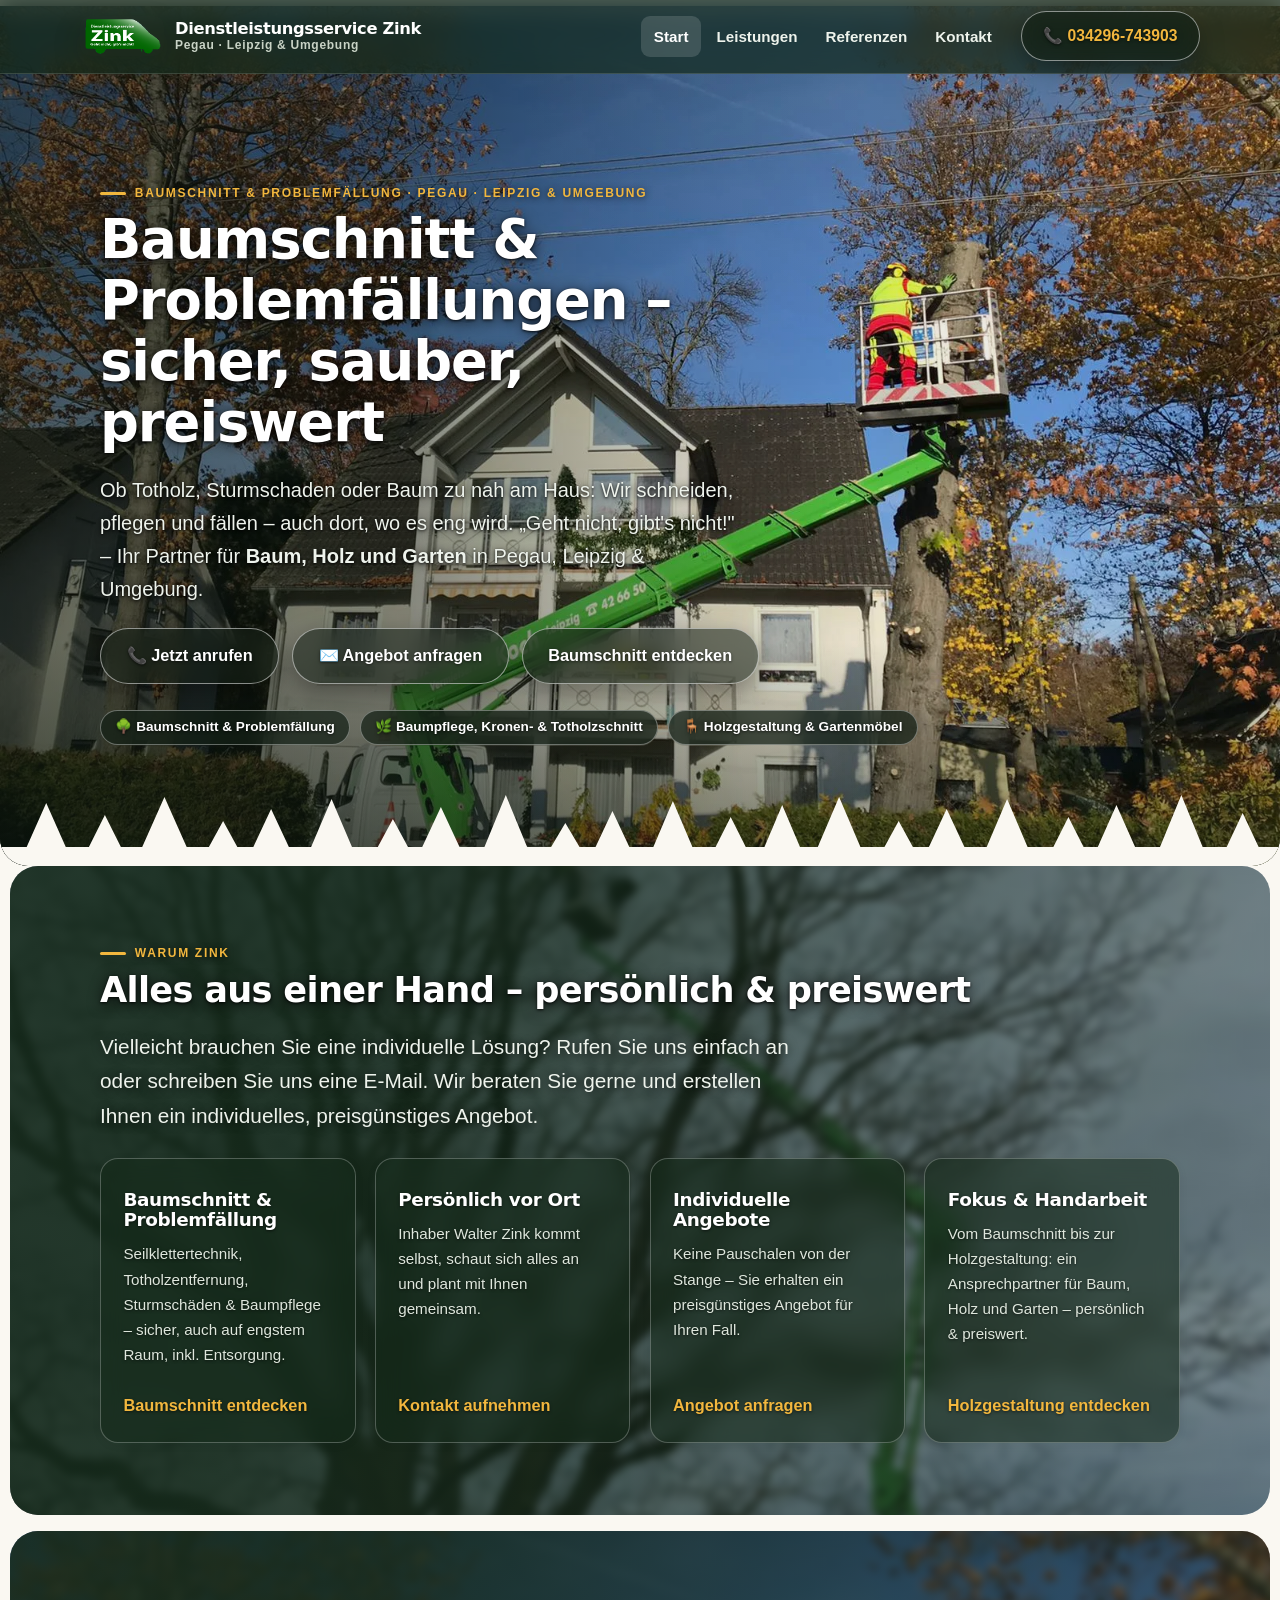
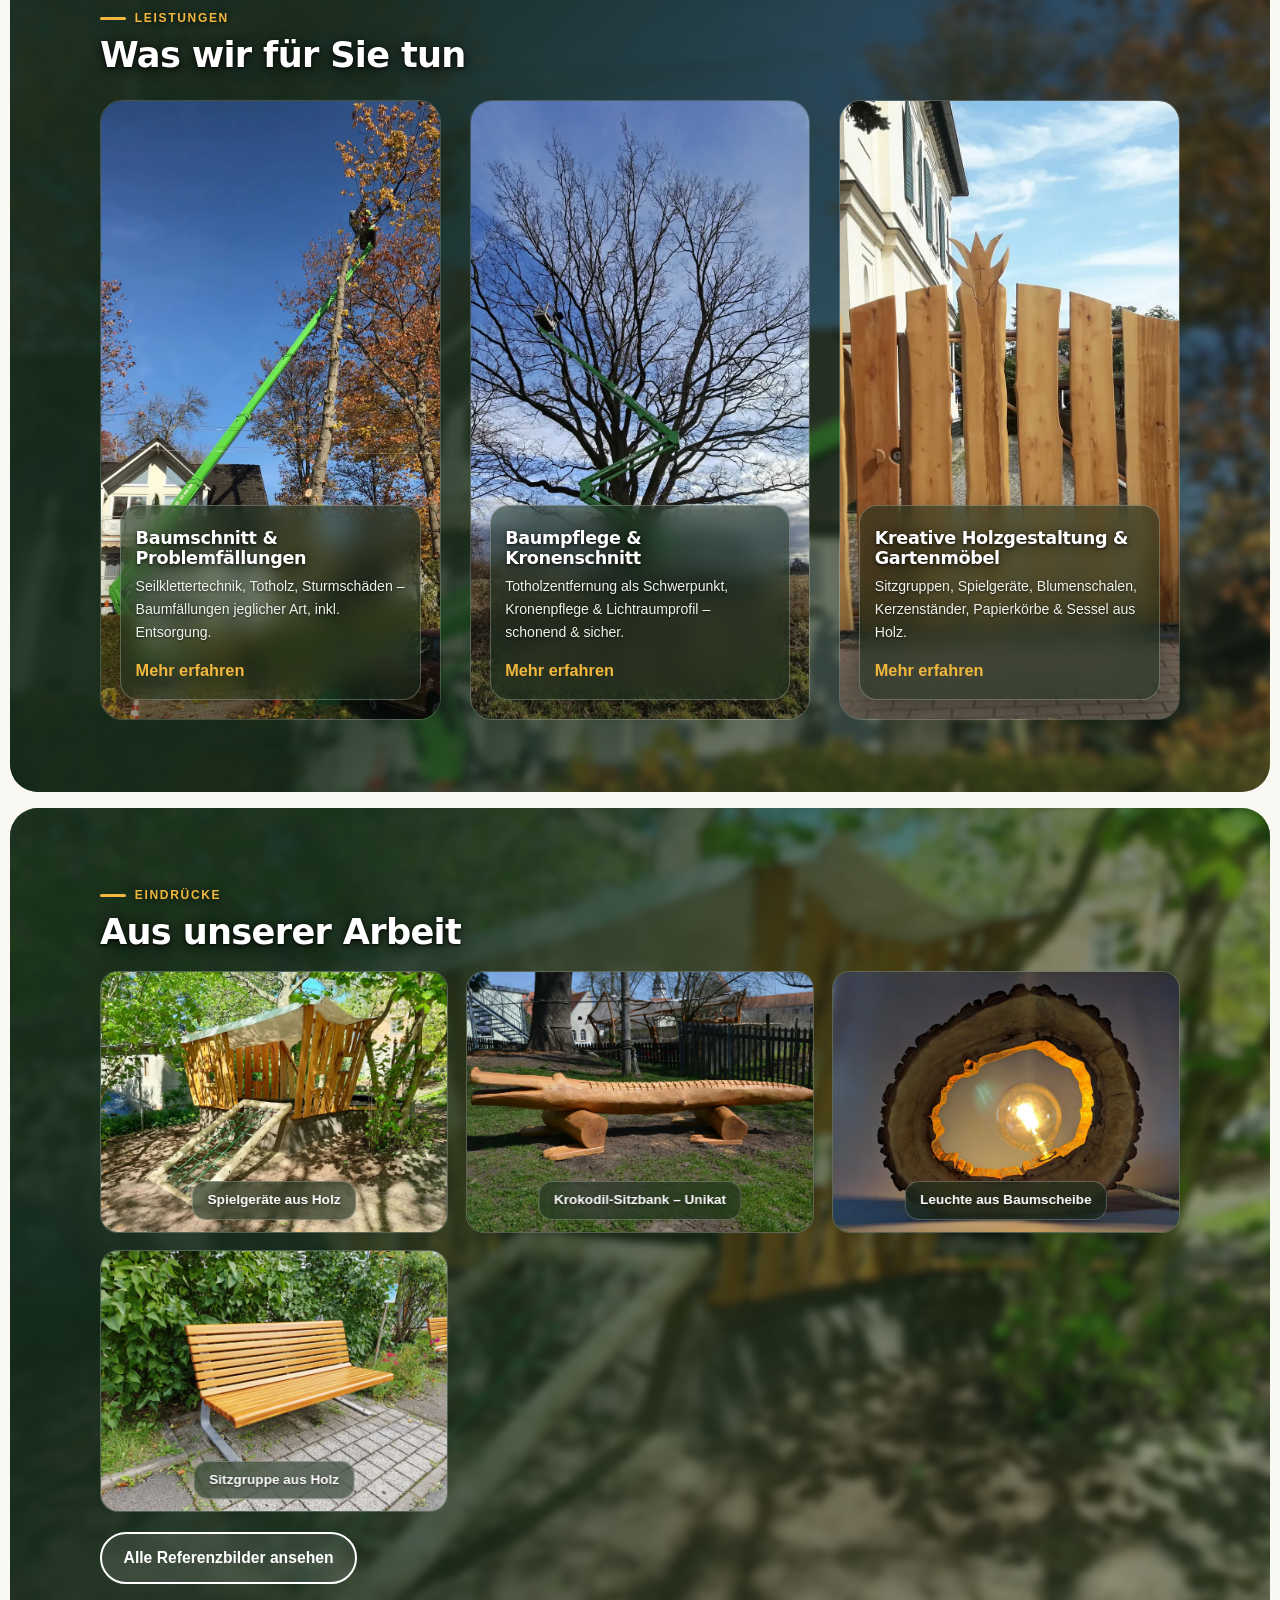
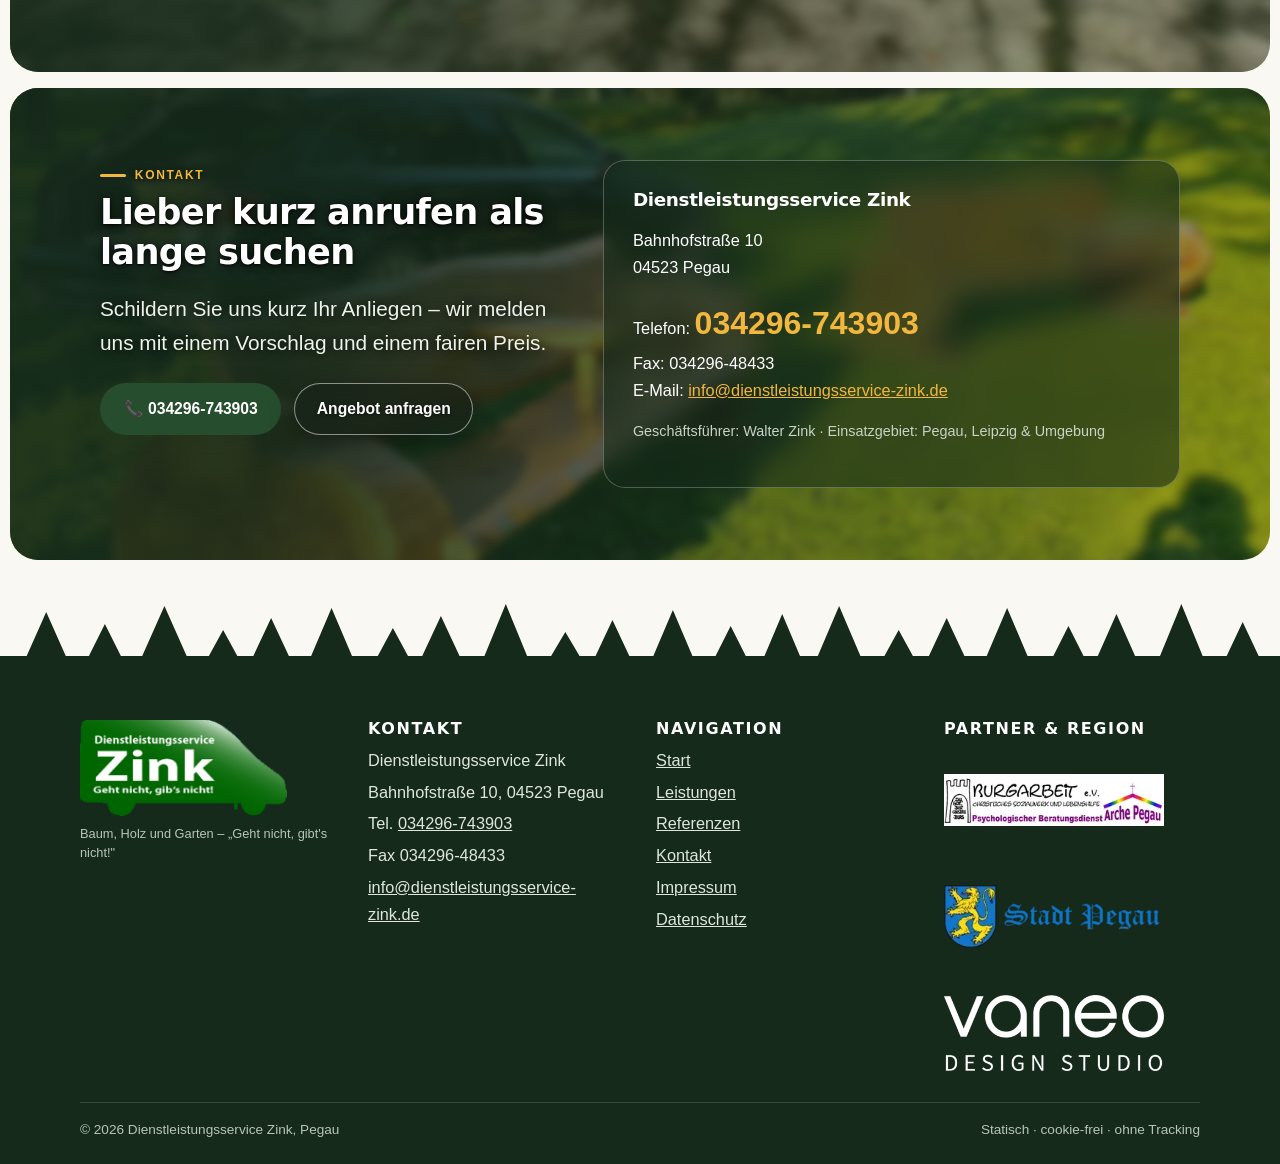
==== commit 39531941: "feat: wald-silhouette statt welle" ====
--- a/index.html
+++ b/index.html
@@ -63,7 +63,7 @@
     </div>
     <ul class="hero-badges"><li><a href="leistungen.html#baumschnitt">🌳 Baumschnitt &amp; Problemfällung</a></li><li><a href="leistungen.html#baumpflege">🌿 Baumpflege, Kronen- &amp; Totholzschnitt</a></li><li><a href="leistungen.html#holzgestaltung">🪑 Holzgestaltung &amp; Gartenmöbel</a></li></ul>
   </div>
-  <div class="hero-wave" aria-hidden="true"><svg viewBox="0 0 1440 84" preserveAspectRatio="none" focusable="false"><path d="M0,48 C240,90 480,0 720,26 C960,52 1200,90 1440,40 L1440,84 L0,84 Z" fill="#faf8f2"></path></svg></div>
+  <div class="hero-wave" aria-hidden="true"><svg viewBox="0 0 1440 84" preserveAspectRatio="none" focusable="false"><path d="M0,84 L0,64 L30,64 L52,20 L74,64 L100,64 L118,32 L136,64 L160,64 L185,14 L210,64 L235,64 L251,38 L267,64 L285,64 L305,26 L325,64 L350,64 L373,16 L396,64 L425,64 L442,36 L459,64 L475,64 L496,24 L517,64 L545,64 L569,12 L593,64 L620,64 L636,40 L652,64 L670,64 L689,28 L708,64 L735,64 L757,18 L779,64 L805,64 L822,34 L839,64 L860,64 L880,22 L900,64 L920,64 L944,14 L968,64 L995,64 L1011,38 L1027,64 L1045,64 L1065,26 L1085,64 L1110,64 L1133,16 L1156,64 L1185,64 L1202,34 L1219,64 L1235,64 L1256,22 L1277,64 L1305,64 L1329,12 L1353,64 L1380,64 L1398,30 L1416,64 L1440,64 L1440,84 L0,84 Z" fill="#faf8f2"></path></svg></div>
 </div>
 
 <section class="photo-band usp" id="warum">
@@ -132,7 +132,7 @@
   </div>
 </section>
 </main>
-<div class="footer-wave" aria-hidden="true"><svg viewBox="0 0 1440 84" preserveAspectRatio="none" focusable="false"><path d="M0,48 C240,90 480,0 720,26 C960,52 1200,90 1440,40 L1440,84 L0,84 Z" fill="#152a1b"></path></svg></div>
+<div class="footer-wave" aria-hidden="true"><svg viewBox="0 0 1440 84" preserveAspectRatio="none" focusable="false"><path d="M0,84 L0,64 L30,64 L52,20 L74,64 L100,64 L118,32 L136,64 L160,64 L185,14 L210,64 L235,64 L251,38 L267,64 L285,64 L305,26 L325,64 L350,64 L373,16 L396,64 L425,64 L442,36 L459,64 L475,64 L496,24 L517,64 L545,64 L569,12 L593,64 L620,64 L636,40 L652,64 L670,64 L689,28 L708,64 L735,64 L757,18 L779,64 L805,64 L822,34 L839,64 L860,64 L880,22 L900,64 L920,64 L944,14 L968,64 L995,64 L1011,38 L1027,64 L1045,64 L1065,26 L1085,64 L1110,64 L1133,16 L1156,64 L1185,64 L1202,34 L1219,64 L1235,64 L1256,22 L1277,64 L1305,64 L1329,12 L1353,64 L1380,64 L1398,30 L1416,64 L1440,64 L1440,84 L0,84 Z" fill="#152a1b"></path></svg></div>
 <footer>
   <div class="wrap footer-grid">
     <div class="footer-brand"><img src="assets/img/logo-zink-large.png" alt="Dienstleistungsservice Zink Logo" loading="lazy" class="footer-logo"><span class="brand-note">Baum, Holz und Garten – „Geht nicht, gibt's nicht!"</span></div>
--- a/assets/css/style.css
+++ b/assets/css/style.css
@@ -125,7 +125,7 @@
 .hero-cta{display:flex;gap:.8rem;flex-wrap:wrap;margin-top:1.4rem}
 .hero-cta .btn-ghost{background:rgba(255,255,255,.1);border-color:#fff;color:#fff}
 .hero-cta .btn-ghost:hover{background:rgba(255,255,255,.22)}
-/* Organischer Wave-Divider am Hero-Ende (SVG, Farbe = Seitenhintergrund) */
+/* Wald-Silhouette am Hero-Ende (SVG, Farbe = Seitenhintergrund) */
 .hero-wave{position:absolute;left:0;right:0;bottom:-1px;line-height:0;pointer-events:none}
 .hero-wave svg{display:block;width:100%;height:clamp(44px,7vw,84px)}
 .hero-badges{display:flex;gap:.6rem;flex-wrap:wrap;margin-top:1.6rem;list-style:none;padding:0}
@@ -325,7 +325,7 @@
 .map-address{font-size:1.15rem;margin:.4rem 0 1rem}
 .map-frame{width:100%;height:380px;border:0;border-radius:12px}
 .map-links{margin-top:1rem;font-size:.92rem}
-/* footer full-bleed with wave top (v1.2.1: keine weissen Streifen, Wellenkante wie hero-wave) */
+/* footer full-bleed mit Wald-Silhouette oben (keine weissen Streifen, Kante wie hero-wave) */
 html{background:var(--green-950)}
 footer{background:var(--green-950);color:#dfe7dd;margin:0;border-radius:0;margin-bottom:0}
 .footer-wave{line-height:0;background:var(--stone-50);margin:2rem 0 -1px;pointer-events:none}
@@ -355,7 +355,7 @@
 @media(max-width:900px){
   html{scroll-padding-top:132px}
   [id]{scroll-margin-top:calc(var(--header-h) + 64px)}
-  .hero-bg img{object-position:right center}
+  .hero-bg img{object-position:left center}
   #leistungen .photo-card{min-height:var(--card-h-leistungen-mobil)}
   #leistungen .photo-body{margin:.9rem;padding:1.2rem;max-height:none;min-height:auto}
   .grid-4{grid-template-columns:repeat(2,1fr)}
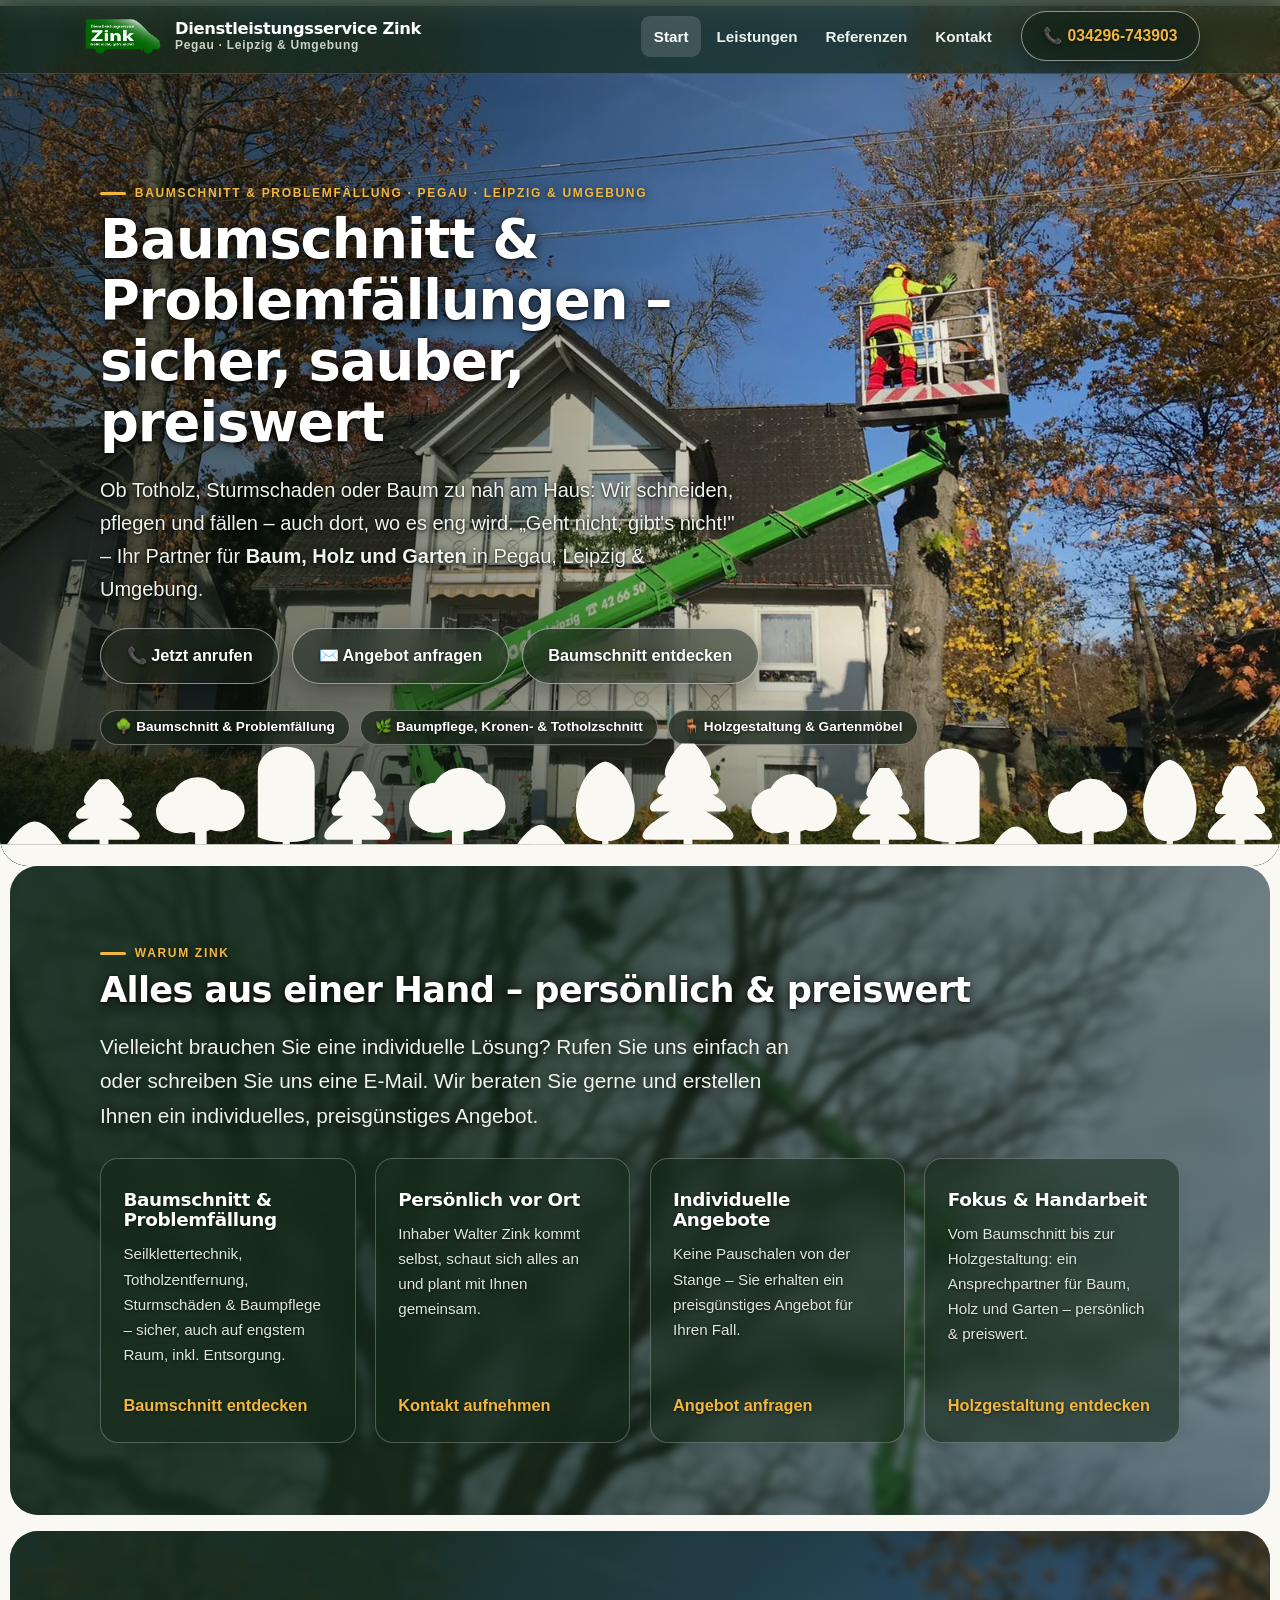
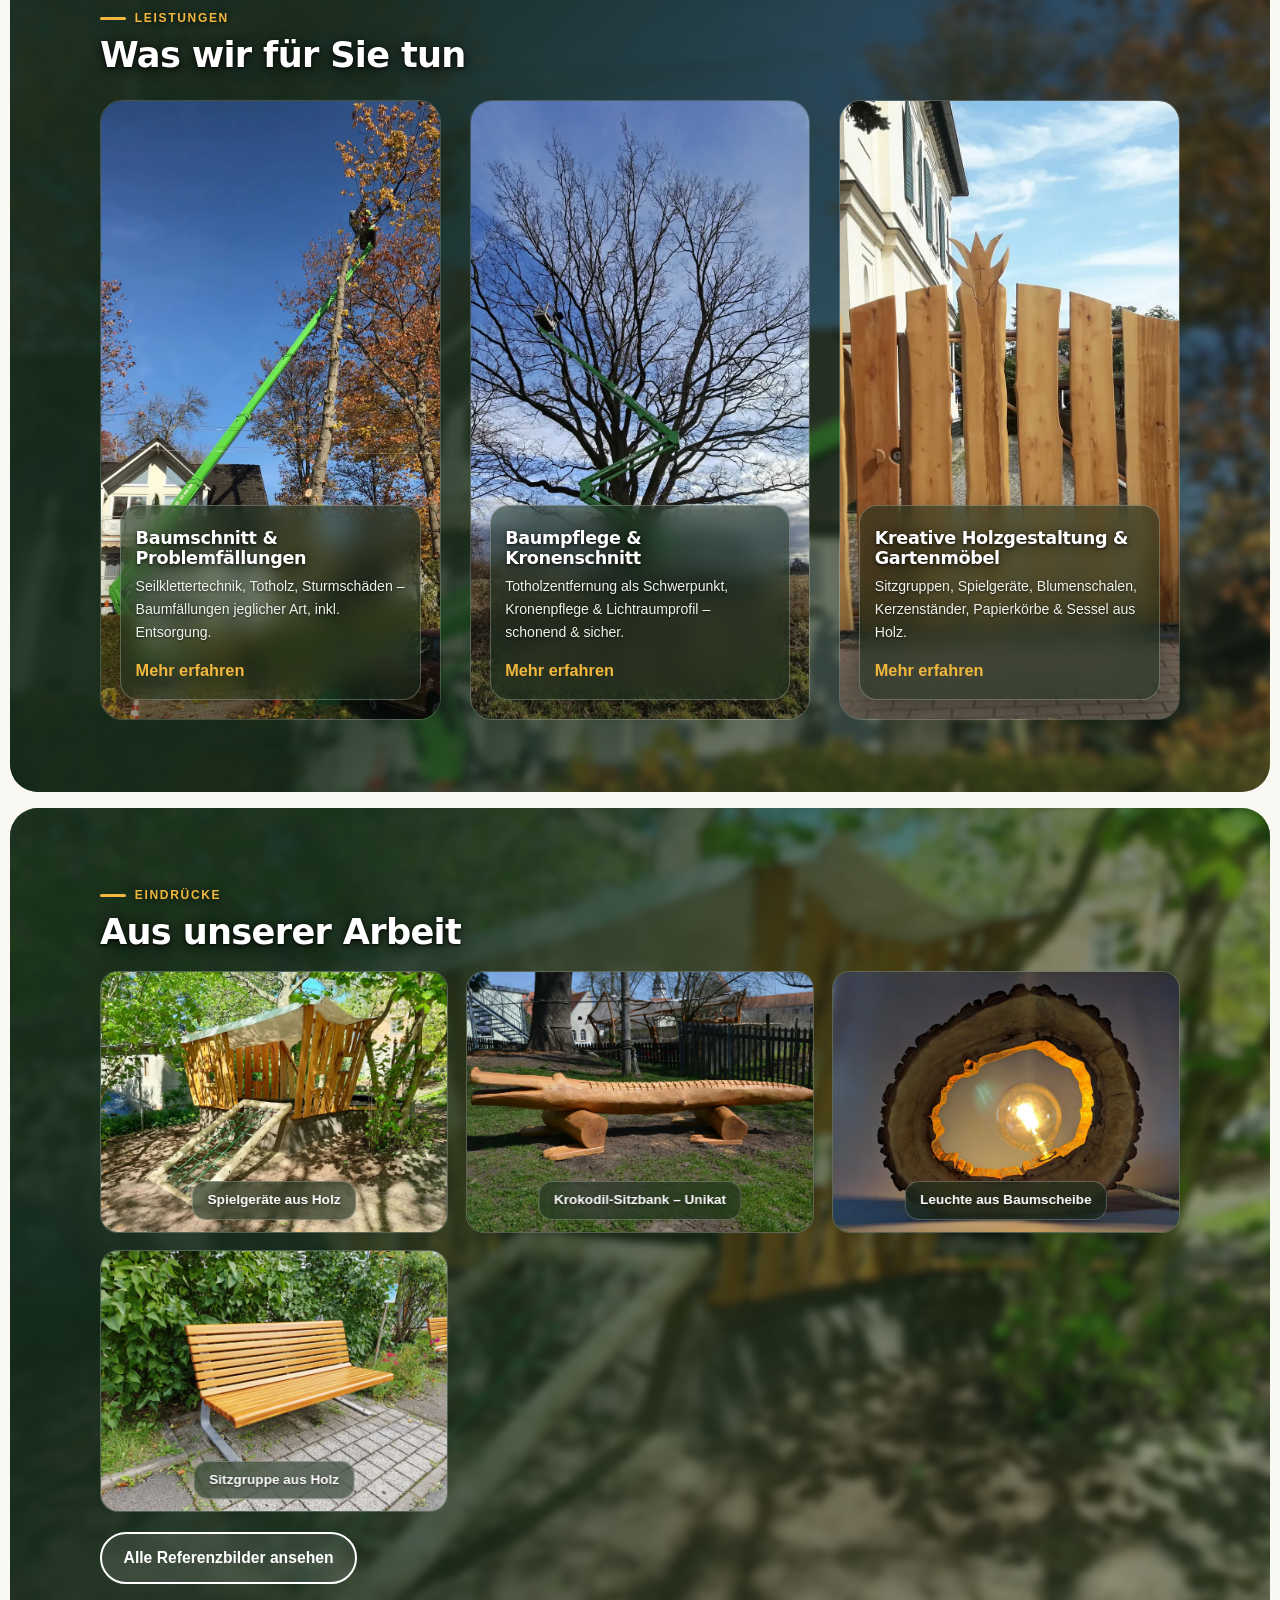
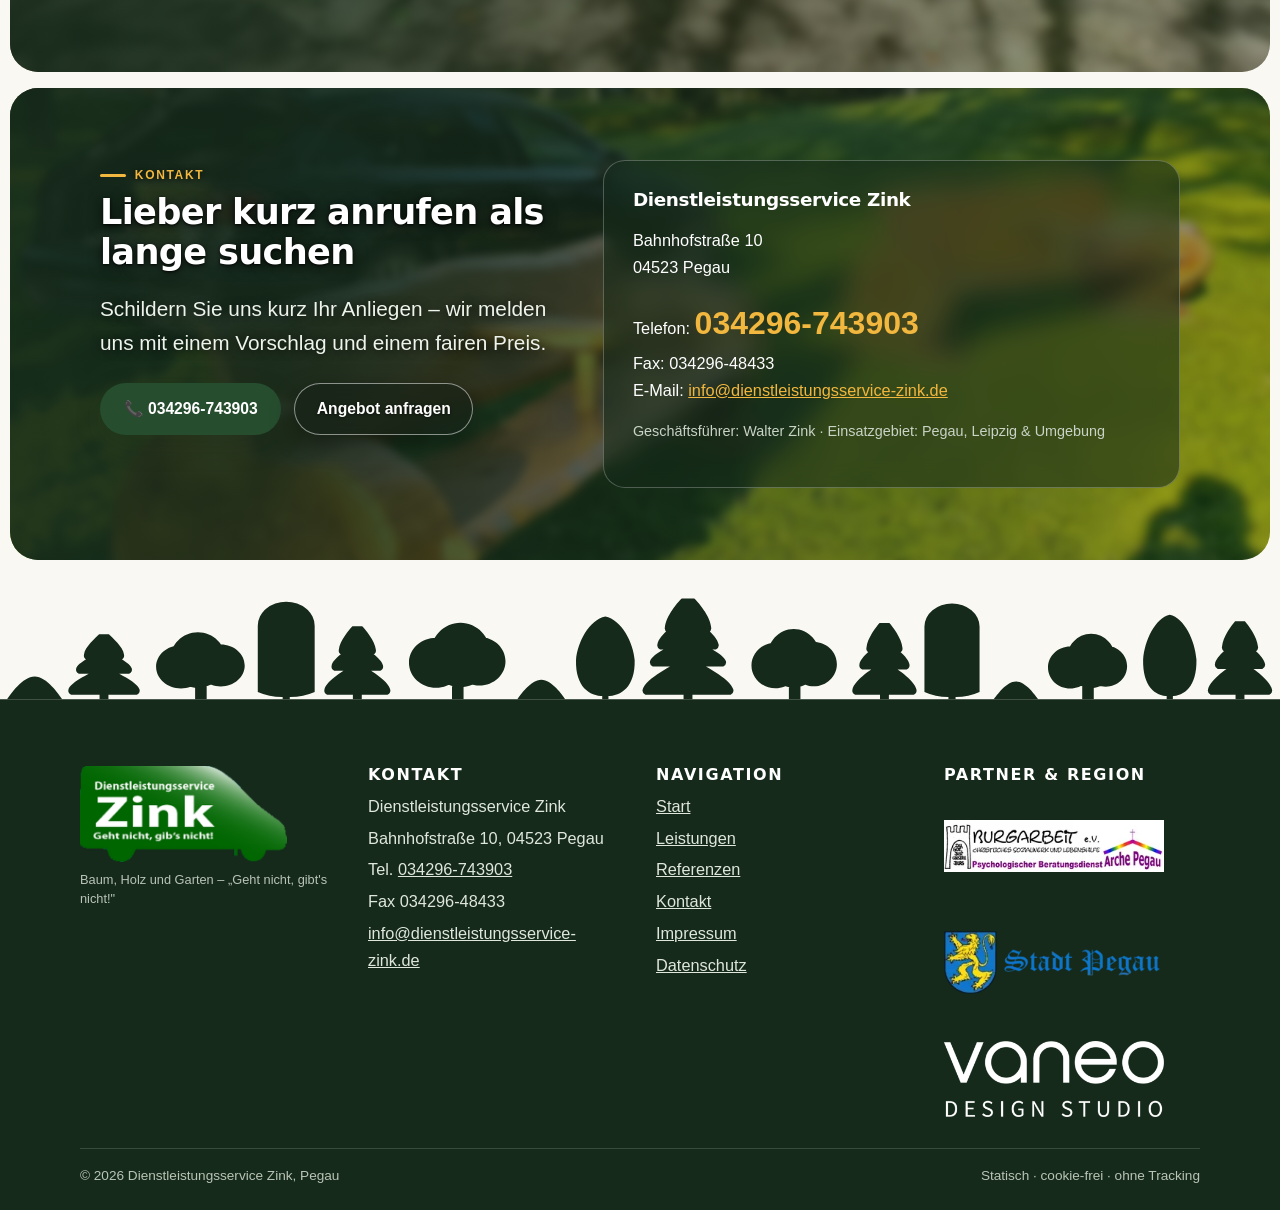
==== commit 68adb14a: "feat: diverse baumreihe silhouette" ====
--- a/index.html
+++ b/index.html
@@ -63,7 +63,7 @@
     </div>
     <ul class="hero-badges"><li><a href="leistungen.html#baumschnitt">🌳 Baumschnitt &amp; Problemfällung</a></li><li><a href="leistungen.html#baumpflege">🌿 Baumpflege, Kronen- &amp; Totholzschnitt</a></li><li><a href="leistungen.html#holzgestaltung">🪑 Holzgestaltung &amp; Gartenmöbel</a></li></ul>
   </div>
-  <div class="hero-wave" aria-hidden="true"><svg viewBox="0 0 1440 84" preserveAspectRatio="none" focusable="false"><path d="M0,84 L0,64 L30,64 L52,20 L74,64 L100,64 L118,32 L136,64 L160,64 L185,14 L210,64 L235,64 L251,38 L267,64 L285,64 L305,26 L325,64 L350,64 L373,16 L396,64 L425,64 L442,36 L459,64 L475,64 L496,24 L517,64 L545,64 L569,12 L593,64 L620,64 L636,40 L652,64 L670,64 L689,28 L708,64 L735,64 L757,18 L779,64 L805,64 L822,34 L839,64 L860,64 L880,22 L900,64 L920,64 L944,14 L968,64 L995,64 L1011,38 L1027,64 L1045,64 L1065,26 L1085,64 L1110,64 L1133,16 L1156,64 L1185,64 L1202,34 L1219,64 L1235,64 L1256,22 L1277,64 L1305,64 L1329,12 L1353,64 L1380,64 L1398,30 L1416,64 L1440,64 L1440,84 L0,84 Z" fill="#faf8f2"></path></svg></div>
+  <div class="hero-wave" aria-hidden="true"><svg viewBox="0 0 1440 160" preserveAspectRatio="none" focusable="false"><path fill="#faf8f2" d="M0,160L0,132H1440V160Z"/><!-- busch --><path fill="#faf8f2" d="M8,132C11.7,126.4 25.4,104 39,104C52.6,104 66.3,126.4 70,132Z"/><!-- fichte --><path fill="#faf8f2" d="M112,118h10v14h-10Z M111.5,52L122.5,52C126.3,56 138.6,67.8 139.5,76.8Q140.5,80.8 136.5,83.3L97.5,83.3Q93.5,80.8 94.5,76.8C95.4,67.8 107.7,56 111.5,52Z M111.5,73.1L122.5,73.1C127.7,77.1 146.7,86.8 148.3,94.1Q149.3,98.1 145.3,100.6L88.7,100.6Q84.7,98.1 85.7,94.1C87.3,86.8 106.3,77.1 111.5,73.1Z M111.5,94.2L122.5,94.2C129.1,98.2 154.7,110.6 157,120Q158,124 154,126.5L80,126.5Q76,124 77,120C79.3,110.6 104.9,98.2 111.5,94.2Z"/><!-- eiche --><path fill="#faf8f2" d="M222.6,49.5C240,49.5 254,64.8 254,83.7C254,102.6 240,117.9 222.6,117.9C205.3,117.9 191.3,102.6 191.3,83.7C191.3,64.8 205.3,49.5 222.6,49.5Z M203.6,65.5C219.1,65.5 231.6,77.4 231.6,92.1C231.6,106.8 219.1,118.7 203.6,118.7C188.1,118.7 175.6,106.8 175.6,92.1C175.6,77.4 188.1,65.5 203.6,65.5Z M248.4,64.7C263.2,64.7 275.3,76.3 275.3,90.6C275.3,104.8 263.2,116.4 248.4,116.4C233.6,116.4 221.5,104.8 221.5,90.6C221.5,76.3 233.6,64.7 248.4,64.7Z M223.8,54.1C236.1,54.1 246.2,63.9 246.2,76.1C246.2,88.3 236.1,98.2 223.8,98.2C211.4,98.2 201.4,88.3 201.4,76.1C201.4,63.9 211.4,54.1 223.8,54.1Z M219.5,116h13v16h-13Z"/><!-- pappel --><path fill="#faf8f2" d="M290,41.4A32,29.4 0 0 1 354,41.4L354,123Q339.6,130 322,129Q304.4,130 290,123ZM318,121h8v11h-8Z"/><!-- fichte --><path fill="#faf8f2" d="M397,118h10v14h-10Z M396.5,42L407.5,42C411,46 422,60 422.8,70.8Q423.8,74.8 419.8,77.3L384.2,77.3Q380.2,74.8 381.2,70.8C382,60 393,46 396.5,42Z M396.5,66.1L407.5,66.1C412.3,70.1 429.5,81.7 430.9,90.5Q431.9,94.5 427.9,97L376.1,97Q372.1,94.5 373.1,90.5C374.5,81.7 391.7,70.1 396.5,66.1Z M396.5,90.1L407.5,90.1C413.6,94.1 437,108.7 439,120Q440,124 436,126.5L368,126.5Q364,124 365,120C367,108.7 390.4,94.1 396.5,90.1Z"/><!-- eiche --><path fill="#faf8f2" d="M518,37.8C536.9,37.8 552.2,55.5 552.2,77.4C552.2,99.2 536.9,117 518,117C499.2,117 483.9,99.2 483.9,77.4C483.9,55.5 499.2,37.8 518,37.8Z M490.6,56.2C507.4,56.2 521.1,70 521.1,87C521.1,104.1 507.4,117.8 490.6,117.8C473.8,117.8 460.1,104.1 460.1,87C460.1,70 473.8,56.2 490.6,56.2Z M539.4,55.4C555.6,55.4 568.7,68.8 568.7,85.3C568.7,101.8 555.6,115.2 539.4,115.2C523.2,115.2 510.1,101.8 510.1,85.3C510.1,68.8 523.2,55.4 539.4,55.4Z M519.3,43C532.7,43 543.7,54.5 543.7,68.6C543.7,82.7 532.7,94.1 519.3,94.1C505.8,94.1 494.9,82.7 494.9,68.6C494.9,54.5 505.8,43 519.3,43Z M508.5,116h13v16h-13Z"/><!-- busch --><path fill="#faf8f2" d="M582,132C585.2,127.2 597.1,108 609,108C620.9,108 632.8,127.2 636,132Z"/><!-- birke --><path fill="#faf8f2" d="M681,30C699.1,34 712.4,61.4 714,83.9C714.7,118 697.5,129 681,128C664.5,129 647.3,118 648,83.9C649.6,61.4 662.9,34 681,30ZM677.5,119h7v13h-7Z"/><!-- fichte --><path fill="#faf8f2" d="M769,118h10v14h-10Z M767,8L781,8C785.3,12 798.9,29.7 800,43.4Q801,47.4 797,49.9L751,49.9Q747,47.4 748,43.4C749.1,29.7 762.7,12 767,8Z M767,33.5L781,33.5C786.7,37.5 806.5,52.7 808.4,64.3Q809.4,68.3 805.4,70.8L742.6,70.8Q738.6,68.3 739.6,64.3C741.5,52.7 761.3,37.5 767,33.5Z M767,59L781,59C788,63 814.2,75.6 816.7,85.2Q817.7,89.2 813.7,91.7L734.3,91.7Q730.3,89.2 731.3,85.2C733.8,75.6 760,63 767,59Z M767,84.6L781,84.6C789.3,88.6 821.8,106.3 825,120Q826,124 822,126.5L726,126.5Q722,124 723,120C726.2,106.3 758.7,88.6 767,84.6Z"/><!-- eiche --><path fill="#faf8f2" d="M892.9,45.6C909.6,45.6 923.2,61.7 923.2,81.6C923.2,101.5 909.6,117.6 892.9,117.6C876.2,117.6 862.7,101.5 862.7,81.6C862.7,61.7 876.2,45.6 892.9,45.6Z M872.4,62.4C887.3,62.4 899.4,74.9 899.4,90.4C899.4,105.9 887.3,118.4 872.4,118.4C857.5,118.4 845.4,105.9 845.4,90.4C845.4,74.9 857.5,62.4 872.4,62.4Z M915.6,61.6C929.9,61.6 941.5,73.8 941.5,88.8C941.5,103.8 929.9,116 915.6,116C901.3,116 889.7,103.8 889.7,88.8C889.7,73.8 901.3,61.6 915.6,61.6Z M894,50.4C905.9,50.4 915.6,60.8 915.6,73.6C915.6,86.4 905.9,96.8 894,96.8C882.1,96.8 872.4,86.4 872.4,73.6C872.4,60.8 882.1,50.4 894,50.4Z M887.5,116h13v16h-13Z"/><!-- fichte --><path fill="#faf8f2" d="M990,118h10v14h-10Z M989.5,38L1000.5,38C1003.9,42 1014.5,56.9 1015.2,68.4Q1016.2,72.4 1012.2,74.9L977.8,74.9Q973.8,72.4 974.8,68.4C975.5,56.9 986.1,42 989.5,38Z M989.5,63.2L1000.5,63.2C1005.2,67.2 1021.8,79.6 1023.1,89Q1024.1,93 1020.1,95.5L969.9,95.5Q965.9,93 966.9,89C968.2,79.6 984.8,67.2 989.5,63.2Z M989.5,88.5L1000.5,88.5C1006.4,92.5 1029,108 1031,120Q1032,124 1028,126.5L962,126.5Q958,124 959,120C961,108 983.6,92.5 989.5,88.5Z"/><!-- pappel --><path fill="#faf8f2" d="M1040,42.5A31,28.5 0 0 1 1102,42.5L1102,123Q1088,130 1071,129Q1054,130 1040,123ZM1067,121h8v11h-8Z"/><!-- busch --><path fill="#faf8f2" d="M1118,132C1121,127.6 1132,110 1143,110C1154,110 1165,127.6 1168,132Z"/><!-- eiche --><path fill="#faf8f2" d="M1227.5,51.5C1243,51.5 1255.5,66.4 1255.5,84.8C1255.5,103.2 1243,118.1 1227.5,118.1C1212,118.1 1199.5,103.2 1199.5,84.8C1199.5,66.4 1212,51.5 1227.5,51.5Z M1204,67C1217.8,67 1229,78.6 1229,92.9C1229,107.2 1217.8,118.8 1204,118.8C1190.2,118.8 1179,107.2 1179,92.9C1179,78.6 1190.2,67 1204,67Z M1244,66.3C1257.3,66.3 1268,77.5 1268,91.4C1268,105.3 1257.3,116.6 1244,116.6C1230.7,116.6 1220,105.3 1220,91.4C1220,77.5 1230.7,66.3 1244,66.3Z M1228.5,55.9C1239.5,55.9 1248.5,65.5 1248.5,77.4C1248.5,89.2 1239.5,98.8 1228.5,98.8C1217.5,98.8 1208.5,89.2 1208.5,77.4C1208.5,65.5 1217.5,55.9 1228.5,55.9Z M1217.5,116h13v16h-13Z"/><!-- birke --><path fill="#faf8f2" d="M1316,28C1332.5,32 1344.5,60 1346,83C1346.6,118 1331,129 1316,128C1301,129 1285.4,118 1286,83C1287.5,60 1299.5,32 1316,28ZM1312.5,119h7v13h-7Z"/><!-- fichte --><path fill="#faf8f2" d="M1390,118h10v14h-10Z M1389.5,36L1400.5,36C1403.9,40 1414.5,55.4 1415.2,67.2Q1416.2,71.2 1412.2,73.7L1377.8,73.7Q1373.8,71.2 1374.8,67.2C1375.5,55.4 1386.1,40 1389.5,36Z M1389.5,61.8L1400.5,61.8C1405.2,65.8 1421.8,78.6 1423.1,88.3Q1424.1,92.3 1420.1,94.8L1369.9,94.8Q1365.9,92.3 1366.9,88.3C1368.2,78.6 1384.8,65.8 1389.5,61.8Z M1389.5,87.6L1400.5,87.6C1406.4,91.6 1429,107.6 1431,120Q1432,124 1428,126.5L1362,126.5Q1358,124 1359,120C1361,107.6 1383.6,91.6 1389.5,87.6Z"/></svg></div>
 </div>
 
 <section class="photo-band usp" id="warum">
@@ -132,7 +132,7 @@
   </div>
 </section>
 </main>
-<div class="footer-wave" aria-hidden="true"><svg viewBox="0 0 1440 84" preserveAspectRatio="none" focusable="false"><path d="M0,84 L0,64 L30,64 L52,20 L74,64 L100,64 L118,32 L136,64 L160,64 L185,14 L210,64 L235,64 L251,38 L267,64 L285,64 L305,26 L325,64 L350,64 L373,16 L396,64 L425,64 L442,36 L459,64 L475,64 L496,24 L517,64 L545,64 L569,12 L593,64 L620,64 L636,40 L652,64 L670,64 L689,28 L708,64 L735,64 L757,18 L779,64 L805,64 L822,34 L839,64 L860,64 L880,22 L900,64 L920,64 L944,14 L968,64 L995,64 L1011,38 L1027,64 L1045,64 L1065,26 L1085,64 L1110,64 L1133,16 L1156,64 L1185,64 L1202,34 L1219,64 L1235,64 L1256,22 L1277,64 L1305,64 L1329,12 L1353,64 L1380,64 L1398,30 L1416,64 L1440,64 L1440,84 L0,84 Z" fill="#152a1b"></path></svg></div>
+<div class="footer-wave" aria-hidden="true"><svg viewBox="0 0 1440 160" preserveAspectRatio="none" focusable="false"><path fill="#152a1b" d="M0,160L0,132H1440V160Z"/><!-- busch --><path fill="#152a1b" d="M8,132C11.7,126.4 25.4,104 39,104C52.6,104 66.3,126.4 70,132Z"/><!-- fichte --><path fill="#152a1b" d="M112,118h10v14h-10Z M111.5,52L122.5,52C126.3,56 138.6,67.8 139.5,76.8Q140.5,80.8 136.5,83.3L97.5,83.3Q93.5,80.8 94.5,76.8C95.4,67.8 107.7,56 111.5,52Z M111.5,73.1L122.5,73.1C127.7,77.1 146.7,86.8 148.3,94.1Q149.3,98.1 145.3,100.6L88.7,100.6Q84.7,98.1 85.7,94.1C87.3,86.8 106.3,77.1 111.5,73.1Z M111.5,94.2L122.5,94.2C129.1,98.2 154.7,110.6 157,120Q158,124 154,126.5L80,126.5Q76,124 77,120C79.3,110.6 104.9,98.2 111.5,94.2Z"/><!-- eiche --><path fill="#152a1b" d="M222.6,49.5C240,49.5 254,64.8 254,83.7C254,102.6 240,117.9 222.6,117.9C205.3,117.9 191.3,102.6 191.3,83.7C191.3,64.8 205.3,49.5 222.6,49.5Z M203.6,65.5C219.1,65.5 231.6,77.4 231.6,92.1C231.6,106.8 219.1,118.7 203.6,118.7C188.1,118.7 175.6,106.8 175.6,92.1C175.6,77.4 188.1,65.5 203.6,65.5Z M248.4,64.7C263.2,64.7 275.3,76.3 275.3,90.6C275.3,104.8 263.2,116.4 248.4,116.4C233.6,116.4 221.5,104.8 221.5,90.6C221.5,76.3 233.6,64.7 248.4,64.7Z M223.8,54.1C236.1,54.1 246.2,63.9 246.2,76.1C246.2,88.3 236.1,98.2 223.8,98.2C211.4,98.2 201.4,88.3 201.4,76.1C201.4,63.9 211.4,54.1 223.8,54.1Z M219.5,116h13v16h-13Z"/><!-- pappel --><path fill="#152a1b" d="M290,41.4A32,29.4 0 0 1 354,41.4L354,123Q339.6,130 322,129Q304.4,130 290,123ZM318,121h8v11h-8Z"/><!-- fichte --><path fill="#152a1b" d="M397,118h10v14h-10Z M396.5,42L407.5,42C411,46 422,60 422.8,70.8Q423.8,74.8 419.8,77.3L384.2,77.3Q380.2,74.8 381.2,70.8C382,60 393,46 396.5,42Z M396.5,66.1L407.5,66.1C412.3,70.1 429.5,81.7 430.9,90.5Q431.9,94.5 427.9,97L376.1,97Q372.1,94.5 373.1,90.5C374.5,81.7 391.7,70.1 396.5,66.1Z M396.5,90.1L407.5,90.1C413.6,94.1 437,108.7 439,120Q440,124 436,126.5L368,126.5Q364,124 365,120C367,108.7 390.4,94.1 396.5,90.1Z"/><!-- eiche --><path fill="#152a1b" d="M518,37.8C536.9,37.8 552.2,55.5 552.2,77.4C552.2,99.2 536.9,117 518,117C499.2,117 483.9,99.2 483.9,77.4C483.9,55.5 499.2,37.8 518,37.8Z M490.6,56.2C507.4,56.2 521.1,70 521.1,87C521.1,104.1 507.4,117.8 490.6,117.8C473.8,117.8 460.1,104.1 460.1,87C460.1,70 473.8,56.2 490.6,56.2Z M539.4,55.4C555.6,55.4 568.7,68.8 568.7,85.3C568.7,101.8 555.6,115.2 539.4,115.2C523.2,115.2 510.1,101.8 510.1,85.3C510.1,68.8 523.2,55.4 539.4,55.4Z M519.3,43C532.7,43 543.7,54.5 543.7,68.6C543.7,82.7 532.7,94.1 519.3,94.1C505.8,94.1 494.9,82.7 494.9,68.6C494.9,54.5 505.8,43 519.3,43Z M508.5,116h13v16h-13Z"/><!-- busch --><path fill="#152a1b" d="M582,132C585.2,127.2 597.1,108 609,108C620.9,108 632.8,127.2 636,132Z"/><!-- birke --><path fill="#152a1b" d="M681,30C699.1,34 712.4,61.4 714,83.9C714.7,118 697.5,129 681,128C664.5,129 647.3,118 648,83.9C649.6,61.4 662.9,34 681,30ZM677.5,119h7v13h-7Z"/><!-- fichte --><path fill="#152a1b" d="M769,118h10v14h-10Z M767,8L781,8C785.3,12 798.9,29.7 800,43.4Q801,47.4 797,49.9L751,49.9Q747,47.4 748,43.4C749.1,29.7 762.7,12 767,8Z M767,33.5L781,33.5C786.7,37.5 806.5,52.7 808.4,64.3Q809.4,68.3 805.4,70.8L742.6,70.8Q738.6,68.3 739.6,64.3C741.5,52.7 761.3,37.5 767,33.5Z M767,59L781,59C788,63 814.2,75.6 816.7,85.2Q817.7,89.2 813.7,91.7L734.3,91.7Q730.3,89.2 731.3,85.2C733.8,75.6 760,63 767,59Z M767,84.6L781,84.6C789.3,88.6 821.8,106.3 825,120Q826,124 822,126.5L726,126.5Q722,124 723,120C726.2,106.3 758.7,88.6 767,84.6Z"/><!-- eiche --><path fill="#152a1b" d="M892.9,45.6C909.6,45.6 923.2,61.7 923.2,81.6C923.2,101.5 909.6,117.6 892.9,117.6C876.2,117.6 862.7,101.5 862.7,81.6C862.7,61.7 876.2,45.6 892.9,45.6Z M872.4,62.4C887.3,62.4 899.4,74.9 899.4,90.4C899.4,105.9 887.3,118.4 872.4,118.4C857.5,118.4 845.4,105.9 845.4,90.4C845.4,74.9 857.5,62.4 872.4,62.4Z M915.6,61.6C929.9,61.6 941.5,73.8 941.5,88.8C941.5,103.8 929.9,116 915.6,116C901.3,116 889.7,103.8 889.7,88.8C889.7,73.8 901.3,61.6 915.6,61.6Z M894,50.4C905.9,50.4 915.6,60.8 915.6,73.6C915.6,86.4 905.9,96.8 894,96.8C882.1,96.8 872.4,86.4 872.4,73.6C872.4,60.8 882.1,50.4 894,50.4Z M887.5,116h13v16h-13Z"/><!-- fichte --><path fill="#152a1b" d="M990,118h10v14h-10Z M989.5,38L1000.5,38C1003.9,42 1014.5,56.9 1015.2,68.4Q1016.2,72.4 1012.2,74.9L977.8,74.9Q973.8,72.4 974.8,68.4C975.5,56.9 986.1,42 989.5,38Z M989.5,63.2L1000.5,63.2C1005.2,67.2 1021.8,79.6 1023.1,89Q1024.1,93 1020.1,95.5L969.9,95.5Q965.9,93 966.9,89C968.2,79.6 984.8,67.2 989.5,63.2Z M989.5,88.5L1000.5,88.5C1006.4,92.5 1029,108 1031,120Q1032,124 1028,126.5L962,126.5Q958,124 959,120C961,108 983.6,92.5 989.5,88.5Z"/><!-- pappel --><path fill="#152a1b" d="M1040,42.5A31,28.5 0 0 1 1102,42.5L1102,123Q1088,130 1071,129Q1054,130 1040,123ZM1067,121h8v11h-8Z"/><!-- busch --><path fill="#152a1b" d="M1118,132C1121,127.6 1132,110 1143,110C1154,110 1165,127.6 1168,132Z"/><!-- eiche --><path fill="#152a1b" d="M1227.5,51.5C1243,51.5 1255.5,66.4 1255.5,84.8C1255.5,103.2 1243,118.1 1227.5,118.1C1212,118.1 1199.5,103.2 1199.5,84.8C1199.5,66.4 1212,51.5 1227.5,51.5Z M1204,67C1217.8,67 1229,78.6 1229,92.9C1229,107.2 1217.8,118.8 1204,118.8C1190.2,118.8 1179,107.2 1179,92.9C1179,78.6 1190.2,67 1204,67Z M1244,66.3C1257.3,66.3 1268,77.5 1268,91.4C1268,105.3 1257.3,116.6 1244,116.6C1230.7,116.6 1220,105.3 1220,91.4C1220,77.5 1230.7,66.3 1244,66.3Z M1228.5,55.9C1239.5,55.9 1248.5,65.5 1248.5,77.4C1248.5,89.2 1239.5,98.8 1228.5,98.8C1217.5,98.8 1208.5,89.2 1208.5,77.4C1208.5,65.5 1217.5,55.9 1228.5,55.9Z M1217.5,116h13v16h-13Z"/><!-- birke --><path fill="#152a1b" d="M1316,28C1332.5,32 1344.5,60 1346,83C1346.6,118 1331,129 1316,128C1301,129 1285.4,118 1286,83C1287.5,60 1299.5,32 1316,28ZM1312.5,119h7v13h-7Z"/><!-- fichte --><path fill="#152a1b" d="M1390,118h10v14h-10Z M1389.5,36L1400.5,36C1403.9,40 1414.5,55.4 1415.2,67.2Q1416.2,71.2 1412.2,73.7L1377.8,73.7Q1373.8,71.2 1374.8,67.2C1375.5,55.4 1386.1,40 1389.5,36Z M1389.5,61.8L1400.5,61.8C1405.2,65.8 1421.8,78.6 1423.1,88.3Q1424.1,92.3 1420.1,94.8L1369.9,94.8Q1365.9,92.3 1366.9,88.3C1368.2,78.6 1384.8,65.8 1389.5,61.8Z M1389.5,87.6L1400.5,87.6C1406.4,91.6 1429,107.6 1431,120Q1432,124 1428,126.5L1362,126.5Q1358,124 1359,120C1361,107.6 1383.6,91.6 1389.5,87.6Z"/></svg></div>
 <footer>
   <div class="wrap footer-grid">
     <div class="footer-brand"><img src="assets/img/logo-zink-large.png" alt="Dienstleistungsservice Zink Logo" loading="lazy" class="footer-logo"><span class="brand-note">Baum, Holz und Garten – „Geht nicht, gibt's nicht!"</span></div>
--- a/assets/css/style.css
+++ b/assets/css/style.css
@@ -127,7 +127,7 @@
 .hero-cta .btn-ghost:hover{background:rgba(255,255,255,.22)}
 /* Wald-Silhouette am Hero-Ende (SVG, Farbe = Seitenhintergrund) */
 .hero-wave{position:absolute;left:0;right:0;bottom:-1px;line-height:0;pointer-events:none}
-.hero-wave svg{display:block;width:100%;height:clamp(44px,7vw,84px)}
+.hero-wave svg{display:block;width:100%;height:clamp(72px,11vw,130px)}
 .hero-badges{display:flex;gap:.6rem;flex-wrap:wrap;margin-top:1.6rem;list-style:none;padding:0}
 .hero .hero-badges li{background:rgba(20,32,23,.72);border:1px solid rgba(255,255,255,.35);
   border-radius:999px;padding:0;font-size:.85rem;font-weight:600;color:#fff;
@@ -329,7 +329,7 @@
 html{background:var(--green-950)}
 footer{background:var(--green-950);color:#dfe7dd;margin:0;border-radius:0;margin-bottom:0}
 .footer-wave{line-height:0;background:var(--stone-50);margin:2rem 0 -1px;pointer-events:none}
-.footer-wave svg{display:block;width:100%;height:clamp(44px,7vw,84px)}
+.footer-wave svg{display:block;width:100%;height:clamp(72px,11vw,130px)}
 main>section:last-child{margin-bottom:0}
 .footer-grid{display:grid;grid-template-columns:repeat(4,1fr);gap:2rem;padding:2.8rem 0 1rem}
 footer h3{color:#fff;font-size:1rem;text-transform:uppercase;letter-spacing:.1em}
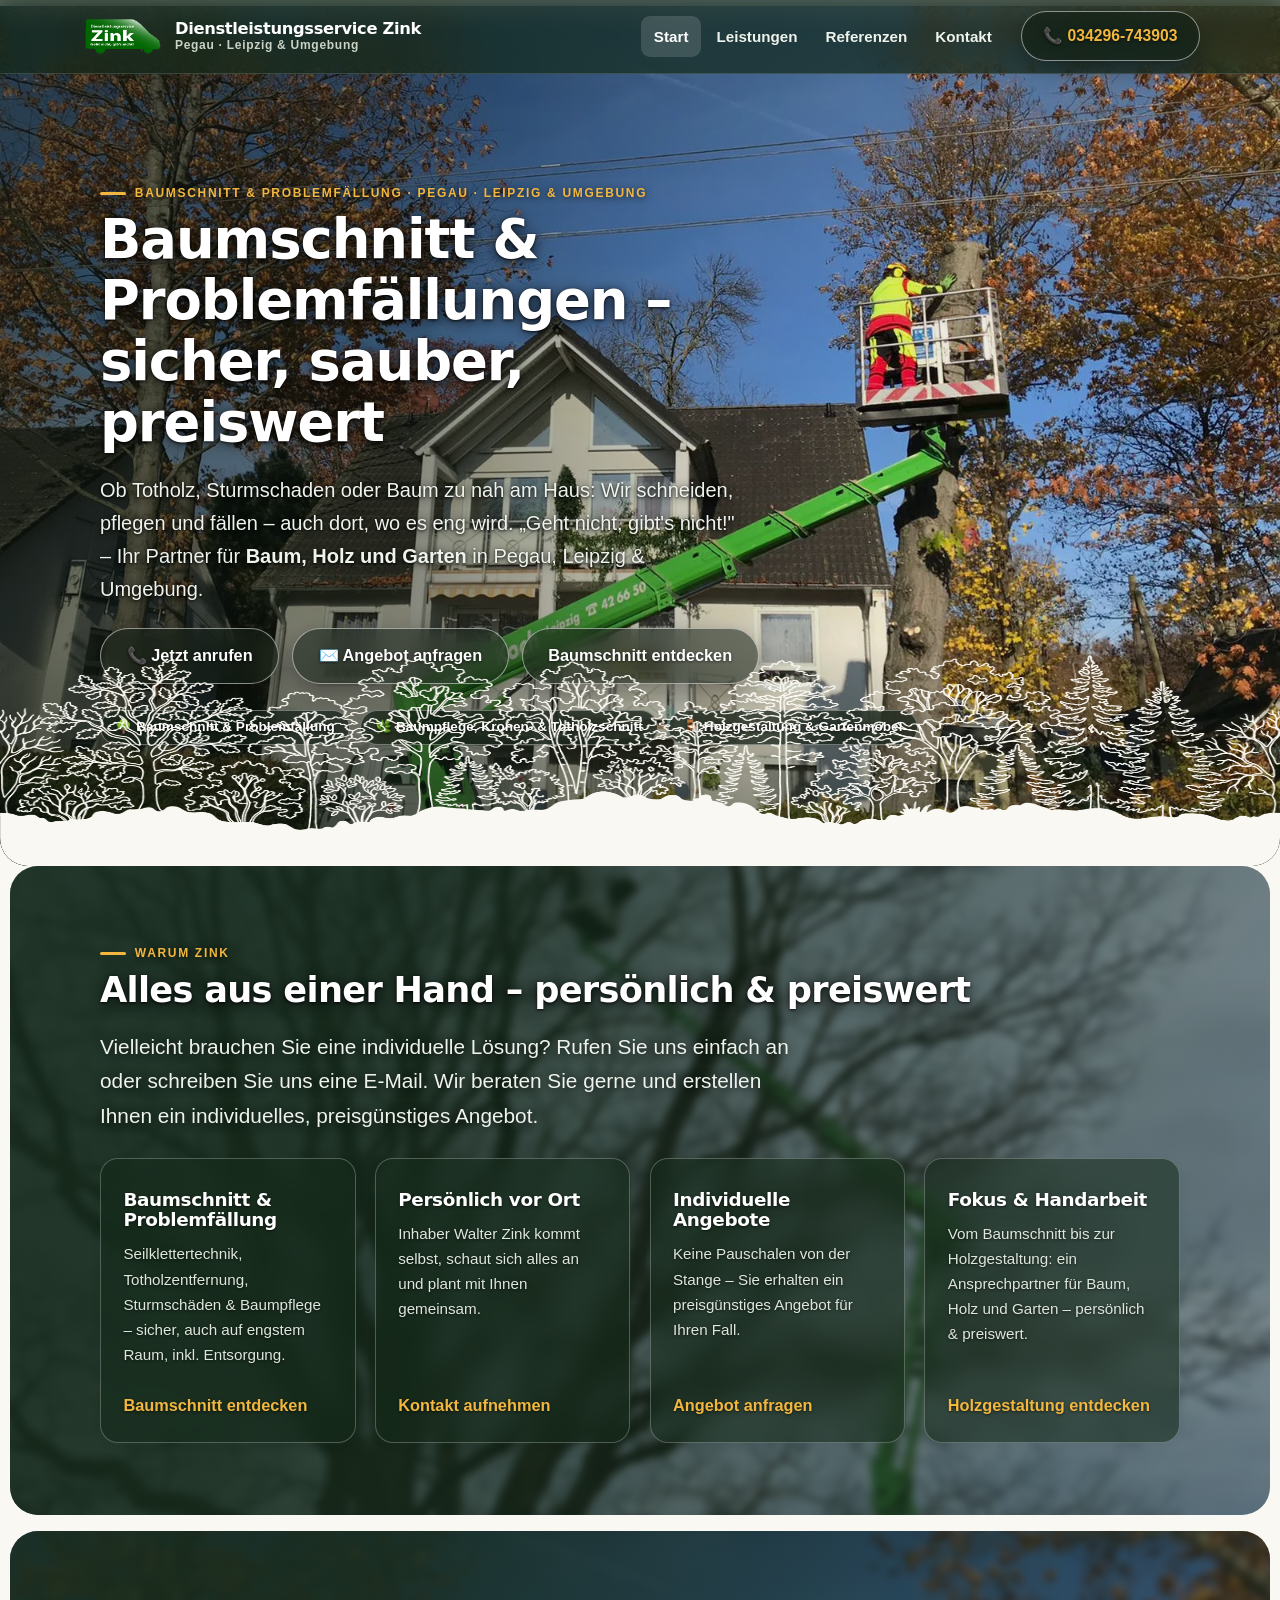
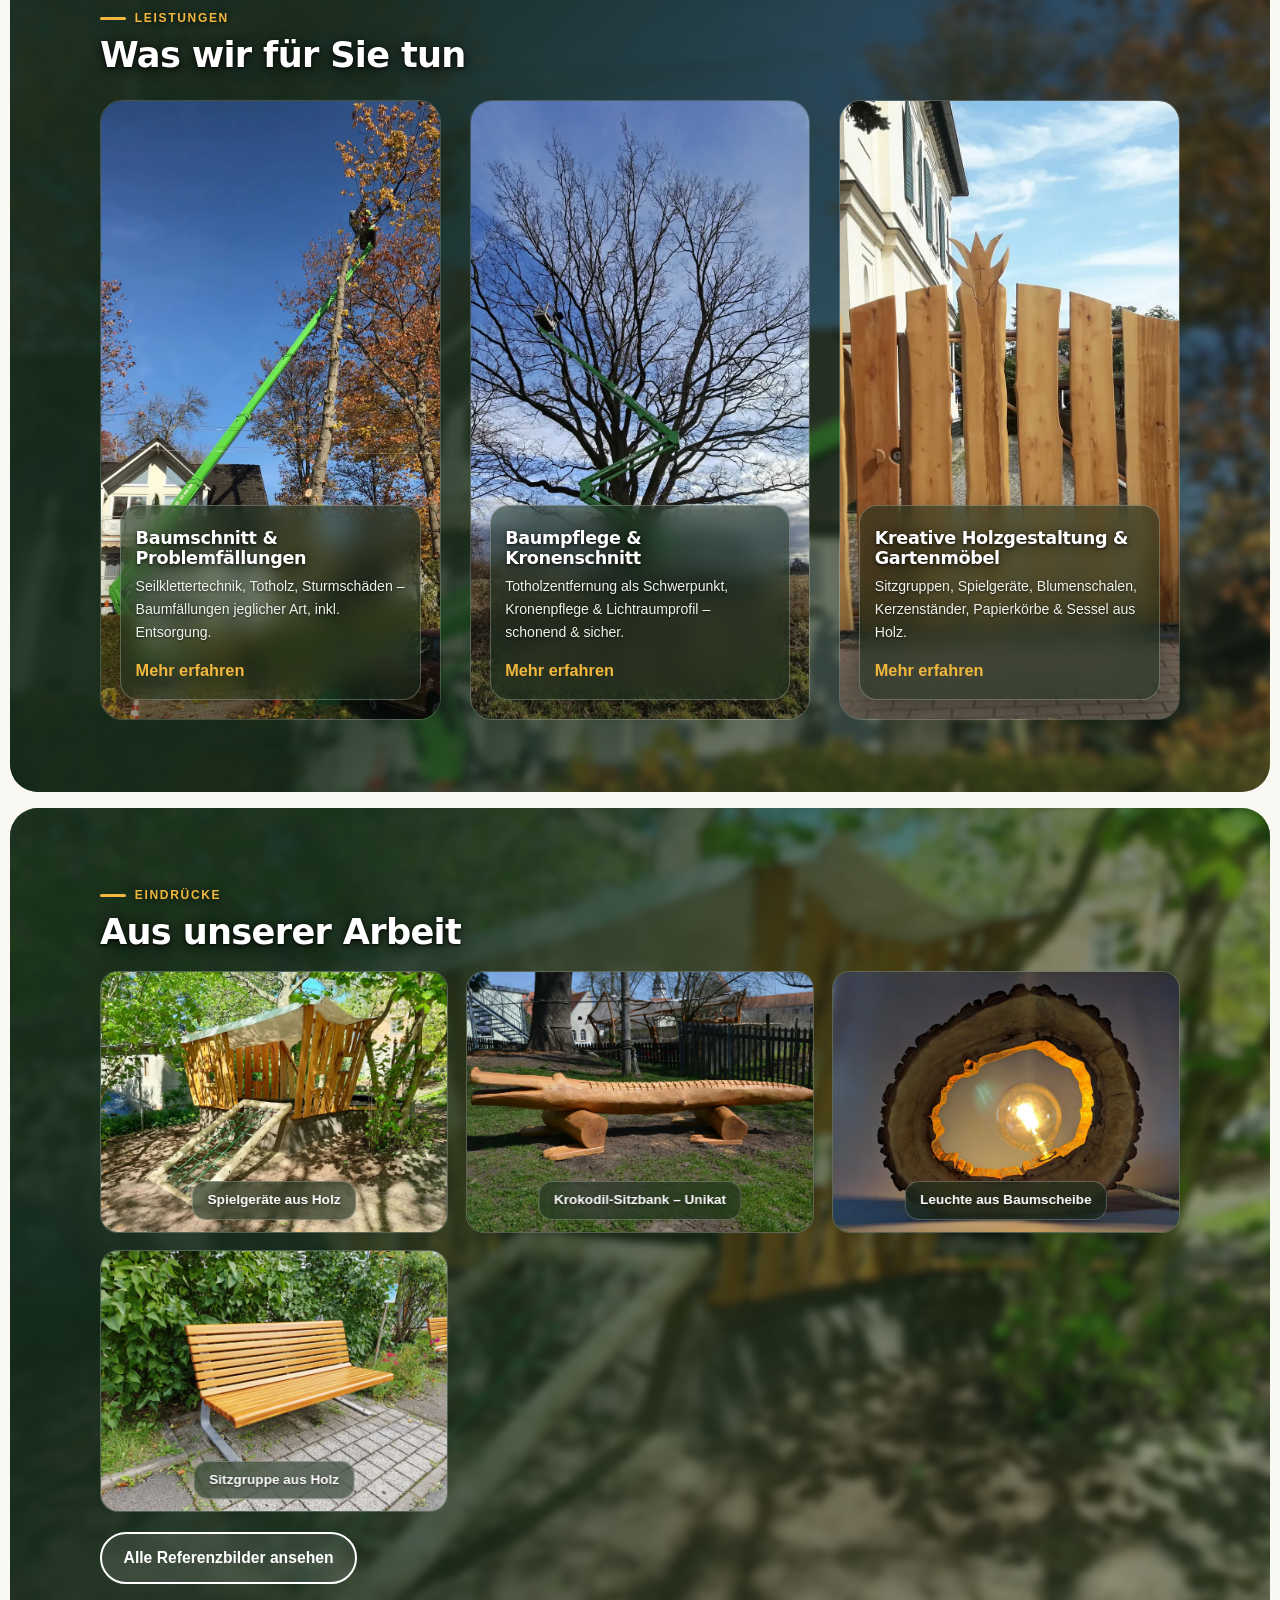
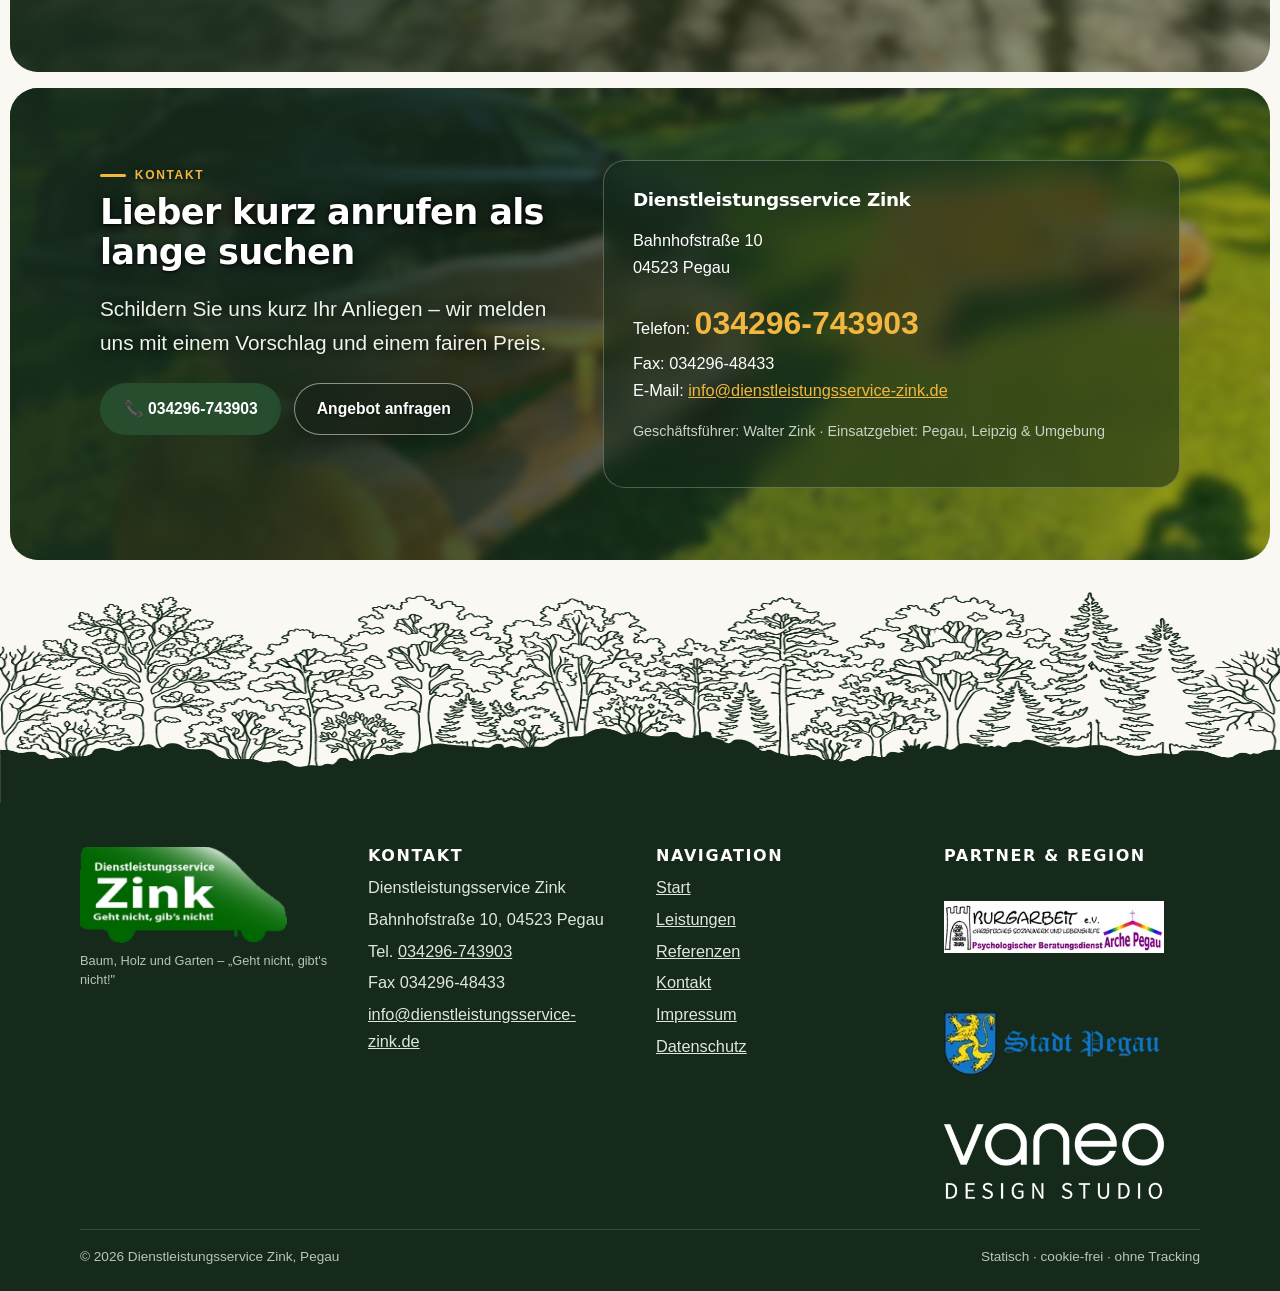
==== commit 2399b493: "feat: bild-basierte alpha-trennlinie" ====
--- a/index.html
+++ b/index.html
@@ -63,7 +63,7 @@
     </div>
     <ul class="hero-badges"><li><a href="leistungen.html#baumschnitt">🌳 Baumschnitt &amp; Problemfällung</a></li><li><a href="leistungen.html#baumpflege">🌿 Baumpflege, Kronen- &amp; Totholzschnitt</a></li><li><a href="leistungen.html#holzgestaltung">🪑 Holzgestaltung &amp; Gartenmöbel</a></li></ul>
   </div>
-  <div class="hero-wave" aria-hidden="true"><svg viewBox="0 0 1440 160" preserveAspectRatio="none" focusable="false"><path fill="#faf8f2" d="M0,160L0,132H1440V160Z"/><!-- busch --><path fill="#faf8f2" d="M8,132C11.7,126.4 25.4,104 39,104C52.6,104 66.3,126.4 70,132Z"/><!-- fichte --><path fill="#faf8f2" d="M112,118h10v14h-10Z M111.5,52L122.5,52C126.3,56 138.6,67.8 139.5,76.8Q140.5,80.8 136.5,83.3L97.5,83.3Q93.5,80.8 94.5,76.8C95.4,67.8 107.7,56 111.5,52Z M111.5,73.1L122.5,73.1C127.7,77.1 146.7,86.8 148.3,94.1Q149.3,98.1 145.3,100.6L88.7,100.6Q84.7,98.1 85.7,94.1C87.3,86.8 106.3,77.1 111.5,73.1Z M111.5,94.2L122.5,94.2C129.1,98.2 154.7,110.6 157,120Q158,124 154,126.5L80,126.5Q76,124 77,120C79.3,110.6 104.9,98.2 111.5,94.2Z"/><!-- eiche --><path fill="#faf8f2" d="M222.6,49.5C240,49.5 254,64.8 254,83.7C254,102.6 240,117.9 222.6,117.9C205.3,117.9 191.3,102.6 191.3,83.7C191.3,64.8 205.3,49.5 222.6,49.5Z M203.6,65.5C219.1,65.5 231.6,77.4 231.6,92.1C231.6,106.8 219.1,118.7 203.6,118.7C188.1,118.7 175.6,106.8 175.6,92.1C175.6,77.4 188.1,65.5 203.6,65.5Z M248.4,64.7C263.2,64.7 275.3,76.3 275.3,90.6C275.3,104.8 263.2,116.4 248.4,116.4C233.6,116.4 221.5,104.8 221.5,90.6C221.5,76.3 233.6,64.7 248.4,64.7Z M223.8,54.1C236.1,54.1 246.2,63.9 246.2,76.1C246.2,88.3 236.1,98.2 223.8,98.2C211.4,98.2 201.4,88.3 201.4,76.1C201.4,63.9 211.4,54.1 223.8,54.1Z M219.5,116h13v16h-13Z"/><!-- pappel --><path fill="#faf8f2" d="M290,41.4A32,29.4 0 0 1 354,41.4L354,123Q339.6,130 322,129Q304.4,130 290,123ZM318,121h8v11h-8Z"/><!-- fichte --><path fill="#faf8f2" d="M397,118h10v14h-10Z M396.5,42L407.5,42C411,46 422,60 422.8,70.8Q423.8,74.8 419.8,77.3L384.2,77.3Q380.2,74.8 381.2,70.8C382,60 393,46 396.5,42Z M396.5,66.1L407.5,66.1C412.3,70.1 429.5,81.7 430.9,90.5Q431.9,94.5 427.9,97L376.1,97Q372.1,94.5 373.1,90.5C374.5,81.7 391.7,70.1 396.5,66.1Z M396.5,90.1L407.5,90.1C413.6,94.1 437,108.7 439,120Q440,124 436,126.5L368,126.5Q364,124 365,120C367,108.7 390.4,94.1 396.5,90.1Z"/><!-- eiche --><path fill="#faf8f2" d="M518,37.8C536.9,37.8 552.2,55.5 552.2,77.4C552.2,99.2 536.9,117 518,117C499.2,117 483.9,99.2 483.9,77.4C483.9,55.5 499.2,37.8 518,37.8Z M490.6,56.2C507.4,56.2 521.1,70 521.1,87C521.1,104.1 507.4,117.8 490.6,117.8C473.8,117.8 460.1,104.1 460.1,87C460.1,70 473.8,56.2 490.6,56.2Z M539.4,55.4C555.6,55.4 568.7,68.8 568.7,85.3C568.7,101.8 555.6,115.2 539.4,115.2C523.2,115.2 510.1,101.8 510.1,85.3C510.1,68.8 523.2,55.4 539.4,55.4Z M519.3,43C532.7,43 543.7,54.5 543.7,68.6C543.7,82.7 532.7,94.1 519.3,94.1C505.8,94.1 494.9,82.7 494.9,68.6C494.9,54.5 505.8,43 519.3,43Z M508.5,116h13v16h-13Z"/><!-- busch --><path fill="#faf8f2" d="M582,132C585.2,127.2 597.1,108 609,108C620.9,108 632.8,127.2 636,132Z"/><!-- birke --><path fill="#faf8f2" d="M681,30C699.1,34 712.4,61.4 714,83.9C714.7,118 697.5,129 681,128C664.5,129 647.3,118 648,83.9C649.6,61.4 662.9,34 681,30ZM677.5,119h7v13h-7Z"/><!-- fichte --><path fill="#faf8f2" d="M769,118h10v14h-10Z M767,8L781,8C785.3,12 798.9,29.7 800,43.4Q801,47.4 797,49.9L751,49.9Q747,47.4 748,43.4C749.1,29.7 762.7,12 767,8Z M767,33.5L781,33.5C786.7,37.5 806.5,52.7 808.4,64.3Q809.4,68.3 805.4,70.8L742.6,70.8Q738.6,68.3 739.6,64.3C741.5,52.7 761.3,37.5 767,33.5Z M767,59L781,59C788,63 814.2,75.6 816.7,85.2Q817.7,89.2 813.7,91.7L734.3,91.7Q730.3,89.2 731.3,85.2C733.8,75.6 760,63 767,59Z M767,84.6L781,84.6C789.3,88.6 821.8,106.3 825,120Q826,124 822,126.5L726,126.5Q722,124 723,120C726.2,106.3 758.7,88.6 767,84.6Z"/><!-- eiche --><path fill="#faf8f2" d="M892.9,45.6C909.6,45.6 923.2,61.7 923.2,81.6C923.2,101.5 909.6,117.6 892.9,117.6C876.2,117.6 862.7,101.5 862.7,81.6C862.7,61.7 876.2,45.6 892.9,45.6Z M872.4,62.4C887.3,62.4 899.4,74.9 899.4,90.4C899.4,105.9 887.3,118.4 872.4,118.4C857.5,118.4 845.4,105.9 845.4,90.4C845.4,74.9 857.5,62.4 872.4,62.4Z M915.6,61.6C929.9,61.6 941.5,73.8 941.5,88.8C941.5,103.8 929.9,116 915.6,116C901.3,116 889.7,103.8 889.7,88.8C889.7,73.8 901.3,61.6 915.6,61.6Z M894,50.4C905.9,50.4 915.6,60.8 915.6,73.6C915.6,86.4 905.9,96.8 894,96.8C882.1,96.8 872.4,86.4 872.4,73.6C872.4,60.8 882.1,50.4 894,50.4Z M887.5,116h13v16h-13Z"/><!-- fichte --><path fill="#faf8f2" d="M990,118h10v14h-10Z M989.5,38L1000.5,38C1003.9,42 1014.5,56.9 1015.2,68.4Q1016.2,72.4 1012.2,74.9L977.8,74.9Q973.8,72.4 974.8,68.4C975.5,56.9 986.1,42 989.5,38Z M989.5,63.2L1000.5,63.2C1005.2,67.2 1021.8,79.6 1023.1,89Q1024.1,93 1020.1,95.5L969.9,95.5Q965.9,93 966.9,89C968.2,79.6 984.8,67.2 989.5,63.2Z M989.5,88.5L1000.5,88.5C1006.4,92.5 1029,108 1031,120Q1032,124 1028,126.5L962,126.5Q958,124 959,120C961,108 983.6,92.5 989.5,88.5Z"/><!-- pappel --><path fill="#faf8f2" d="M1040,42.5A31,28.5 0 0 1 1102,42.5L1102,123Q1088,130 1071,129Q1054,130 1040,123ZM1067,121h8v11h-8Z"/><!-- busch --><path fill="#faf8f2" d="M1118,132C1121,127.6 1132,110 1143,110C1154,110 1165,127.6 1168,132Z"/><!-- eiche --><path fill="#faf8f2" d="M1227.5,51.5C1243,51.5 1255.5,66.4 1255.5,84.8C1255.5,103.2 1243,118.1 1227.5,118.1C1212,118.1 1199.5,103.2 1199.5,84.8C1199.5,66.4 1212,51.5 1227.5,51.5Z M1204,67C1217.8,67 1229,78.6 1229,92.9C1229,107.2 1217.8,118.8 1204,118.8C1190.2,118.8 1179,107.2 1179,92.9C1179,78.6 1190.2,67 1204,67Z M1244,66.3C1257.3,66.3 1268,77.5 1268,91.4C1268,105.3 1257.3,116.6 1244,116.6C1230.7,116.6 1220,105.3 1220,91.4C1220,77.5 1230.7,66.3 1244,66.3Z M1228.5,55.9C1239.5,55.9 1248.5,65.5 1248.5,77.4C1248.5,89.2 1239.5,98.8 1228.5,98.8C1217.5,98.8 1208.5,89.2 1208.5,77.4C1208.5,65.5 1217.5,55.9 1228.5,55.9Z M1217.5,116h13v16h-13Z"/><!-- birke --><path fill="#faf8f2" d="M1316,28C1332.5,32 1344.5,60 1346,83C1346.6,118 1331,129 1316,128C1301,129 1285.4,118 1286,83C1287.5,60 1299.5,32 1316,28ZM1312.5,119h7v13h-7Z"/><!-- fichte --><path fill="#faf8f2" d="M1390,118h10v14h-10Z M1389.5,36L1400.5,36C1403.9,40 1414.5,55.4 1415.2,67.2Q1416.2,71.2 1412.2,73.7L1377.8,73.7Q1373.8,71.2 1374.8,67.2C1375.5,55.4 1386.1,40 1389.5,36Z M1389.5,61.8L1400.5,61.8C1405.2,65.8 1421.8,78.6 1423.1,88.3Q1424.1,92.3 1420.1,94.8L1369.9,94.8Q1365.9,92.3 1366.9,88.3C1368.2,78.6 1384.8,65.8 1389.5,61.8Z M1389.5,87.6L1400.5,87.6C1406.4,91.6 1429,107.6 1431,120Q1432,124 1428,126.5L1362,126.5Q1358,124 1359,120C1361,107.6 1383.6,91.6 1389.5,87.6Z"/></svg></div>
+  <div class="divider divider--hero" aria-hidden="true"></div>
 </div>
 
 <section class="photo-band usp" id="warum">
@@ -132,7 +132,7 @@
   </div>
 </section>
 </main>
-<div class="footer-wave" aria-hidden="true"><svg viewBox="0 0 1440 160" preserveAspectRatio="none" focusable="false"><path fill="#152a1b" d="M0,160L0,132H1440V160Z"/><!-- busch --><path fill="#152a1b" d="M8,132C11.7,126.4 25.4,104 39,104C52.6,104 66.3,126.4 70,132Z"/><!-- fichte --><path fill="#152a1b" d="M112,118h10v14h-10Z M111.5,52L122.5,52C126.3,56 138.6,67.8 139.5,76.8Q140.5,80.8 136.5,83.3L97.5,83.3Q93.5,80.8 94.5,76.8C95.4,67.8 107.7,56 111.5,52Z M111.5,73.1L122.5,73.1C127.7,77.1 146.7,86.8 148.3,94.1Q149.3,98.1 145.3,100.6L88.7,100.6Q84.7,98.1 85.7,94.1C87.3,86.8 106.3,77.1 111.5,73.1Z M111.5,94.2L122.5,94.2C129.1,98.2 154.7,110.6 157,120Q158,124 154,126.5L80,126.5Q76,124 77,120C79.3,110.6 104.9,98.2 111.5,94.2Z"/><!-- eiche --><path fill="#152a1b" d="M222.6,49.5C240,49.5 254,64.8 254,83.7C254,102.6 240,117.9 222.6,117.9C205.3,117.9 191.3,102.6 191.3,83.7C191.3,64.8 205.3,49.5 222.6,49.5Z M203.6,65.5C219.1,65.5 231.6,77.4 231.6,92.1C231.6,106.8 219.1,118.7 203.6,118.7C188.1,118.7 175.6,106.8 175.6,92.1C175.6,77.4 188.1,65.5 203.6,65.5Z M248.4,64.7C263.2,64.7 275.3,76.3 275.3,90.6C275.3,104.8 263.2,116.4 248.4,116.4C233.6,116.4 221.5,104.8 221.5,90.6C221.5,76.3 233.6,64.7 248.4,64.7Z M223.8,54.1C236.1,54.1 246.2,63.9 246.2,76.1C246.2,88.3 236.1,98.2 223.8,98.2C211.4,98.2 201.4,88.3 201.4,76.1C201.4,63.9 211.4,54.1 223.8,54.1Z M219.5,116h13v16h-13Z"/><!-- pappel --><path fill="#152a1b" d="M290,41.4A32,29.4 0 0 1 354,41.4L354,123Q339.6,130 322,129Q304.4,130 290,123ZM318,121h8v11h-8Z"/><!-- fichte --><path fill="#152a1b" d="M397,118h10v14h-10Z M396.5,42L407.5,42C411,46 422,60 422.8,70.8Q423.8,74.8 419.8,77.3L384.2,77.3Q380.2,74.8 381.2,70.8C382,60 393,46 396.5,42Z M396.5,66.1L407.5,66.1C412.3,70.1 429.5,81.7 430.9,90.5Q431.9,94.5 427.9,97L376.1,97Q372.1,94.5 373.1,90.5C374.5,81.7 391.7,70.1 396.5,66.1Z M396.5,90.1L407.5,90.1C413.6,94.1 437,108.7 439,120Q440,124 436,126.5L368,126.5Q364,124 365,120C367,108.7 390.4,94.1 396.5,90.1Z"/><!-- eiche --><path fill="#152a1b" d="M518,37.8C536.9,37.8 552.2,55.5 552.2,77.4C552.2,99.2 536.9,117 518,117C499.2,117 483.9,99.2 483.9,77.4C483.9,55.5 499.2,37.8 518,37.8Z M490.6,56.2C507.4,56.2 521.1,70 521.1,87C521.1,104.1 507.4,117.8 490.6,117.8C473.8,117.8 460.1,104.1 460.1,87C460.1,70 473.8,56.2 490.6,56.2Z M539.4,55.4C555.6,55.4 568.7,68.8 568.7,85.3C568.7,101.8 555.6,115.2 539.4,115.2C523.2,115.2 510.1,101.8 510.1,85.3C510.1,68.8 523.2,55.4 539.4,55.4Z M519.3,43C532.7,43 543.7,54.5 543.7,68.6C543.7,82.7 532.7,94.1 519.3,94.1C505.8,94.1 494.9,82.7 494.9,68.6C494.9,54.5 505.8,43 519.3,43Z M508.5,116h13v16h-13Z"/><!-- busch --><path fill="#152a1b" d="M582,132C585.2,127.2 597.1,108 609,108C620.9,108 632.8,127.2 636,132Z"/><!-- birke --><path fill="#152a1b" d="M681,30C699.1,34 712.4,61.4 714,83.9C714.7,118 697.5,129 681,128C664.5,129 647.3,118 648,83.9C649.6,61.4 662.9,34 681,30ZM677.5,119h7v13h-7Z"/><!-- fichte --><path fill="#152a1b" d="M769,118h10v14h-10Z M767,8L781,8C785.3,12 798.9,29.7 800,43.4Q801,47.4 797,49.9L751,49.9Q747,47.4 748,43.4C749.1,29.7 762.7,12 767,8Z M767,33.5L781,33.5C786.7,37.5 806.5,52.7 808.4,64.3Q809.4,68.3 805.4,70.8L742.6,70.8Q738.6,68.3 739.6,64.3C741.5,52.7 761.3,37.5 767,33.5Z M767,59L781,59C788,63 814.2,75.6 816.7,85.2Q817.7,89.2 813.7,91.7L734.3,91.7Q730.3,89.2 731.3,85.2C733.8,75.6 760,63 767,59Z M767,84.6L781,84.6C789.3,88.6 821.8,106.3 825,120Q826,124 822,126.5L726,126.5Q722,124 723,120C726.2,106.3 758.7,88.6 767,84.6Z"/><!-- eiche --><path fill="#152a1b" d="M892.9,45.6C909.6,45.6 923.2,61.7 923.2,81.6C923.2,101.5 909.6,117.6 892.9,117.6C876.2,117.6 862.7,101.5 862.7,81.6C862.7,61.7 876.2,45.6 892.9,45.6Z M872.4,62.4C887.3,62.4 899.4,74.9 899.4,90.4C899.4,105.9 887.3,118.4 872.4,118.4C857.5,118.4 845.4,105.9 845.4,90.4C845.4,74.9 857.5,62.4 872.4,62.4Z M915.6,61.6C929.9,61.6 941.5,73.8 941.5,88.8C941.5,103.8 929.9,116 915.6,116C901.3,116 889.7,103.8 889.7,88.8C889.7,73.8 901.3,61.6 915.6,61.6Z M894,50.4C905.9,50.4 915.6,60.8 915.6,73.6C915.6,86.4 905.9,96.8 894,96.8C882.1,96.8 872.4,86.4 872.4,73.6C872.4,60.8 882.1,50.4 894,50.4Z M887.5,116h13v16h-13Z"/><!-- fichte --><path fill="#152a1b" d="M990,118h10v14h-10Z M989.5,38L1000.5,38C1003.9,42 1014.5,56.9 1015.2,68.4Q1016.2,72.4 1012.2,74.9L977.8,74.9Q973.8,72.4 974.8,68.4C975.5,56.9 986.1,42 989.5,38Z M989.5,63.2L1000.5,63.2C1005.2,67.2 1021.8,79.6 1023.1,89Q1024.1,93 1020.1,95.5L969.9,95.5Q965.9,93 966.9,89C968.2,79.6 984.8,67.2 989.5,63.2Z M989.5,88.5L1000.5,88.5C1006.4,92.5 1029,108 1031,120Q1032,124 1028,126.5L962,126.5Q958,124 959,120C961,108 983.6,92.5 989.5,88.5Z"/><!-- pappel --><path fill="#152a1b" d="M1040,42.5A31,28.5 0 0 1 1102,42.5L1102,123Q1088,130 1071,129Q1054,130 1040,123ZM1067,121h8v11h-8Z"/><!-- busch --><path fill="#152a1b" d="M1118,132C1121,127.6 1132,110 1143,110C1154,110 1165,127.6 1168,132Z"/><!-- eiche --><path fill="#152a1b" d="M1227.5,51.5C1243,51.5 1255.5,66.4 1255.5,84.8C1255.5,103.2 1243,118.1 1227.5,118.1C1212,118.1 1199.5,103.2 1199.5,84.8C1199.5,66.4 1212,51.5 1227.5,51.5Z M1204,67C1217.8,67 1229,78.6 1229,92.9C1229,107.2 1217.8,118.8 1204,118.8C1190.2,118.8 1179,107.2 1179,92.9C1179,78.6 1190.2,67 1204,67Z M1244,66.3C1257.3,66.3 1268,77.5 1268,91.4C1268,105.3 1257.3,116.6 1244,116.6C1230.7,116.6 1220,105.3 1220,91.4C1220,77.5 1230.7,66.3 1244,66.3Z M1228.5,55.9C1239.5,55.9 1248.5,65.5 1248.5,77.4C1248.5,89.2 1239.5,98.8 1228.5,98.8C1217.5,98.8 1208.5,89.2 1208.5,77.4C1208.5,65.5 1217.5,55.9 1228.5,55.9Z M1217.5,116h13v16h-13Z"/><!-- birke --><path fill="#152a1b" d="M1316,28C1332.5,32 1344.5,60 1346,83C1346.6,118 1331,129 1316,128C1301,129 1285.4,118 1286,83C1287.5,60 1299.5,32 1316,28ZM1312.5,119h7v13h-7Z"/><!-- fichte --><path fill="#152a1b" d="M1390,118h10v14h-10Z M1389.5,36L1400.5,36C1403.9,40 1414.5,55.4 1415.2,67.2Q1416.2,71.2 1412.2,73.7L1377.8,73.7Q1373.8,71.2 1374.8,67.2C1375.5,55.4 1386.1,40 1389.5,36Z M1389.5,61.8L1400.5,61.8C1405.2,65.8 1421.8,78.6 1423.1,88.3Q1424.1,92.3 1420.1,94.8L1369.9,94.8Q1365.9,92.3 1366.9,88.3C1368.2,78.6 1384.8,65.8 1389.5,61.8Z M1389.5,87.6L1400.5,87.6C1406.4,91.6 1429,107.6 1431,120Q1432,124 1428,126.5L1362,126.5Q1358,124 1359,120C1361,107.6 1383.6,91.6 1389.5,87.6Z"/></svg></div>
+<div class="divider divider--footer" aria-hidden="true"></div>
 <footer>
   <div class="wrap footer-grid">
     <div class="footer-brand"><img src="assets/img/logo-zink-large.png" alt="Dienstleistungsservice Zink Logo" loading="lazy" class="footer-logo"><span class="brand-note">Baum, Holz und Garten – „Geht nicht, gibt's nicht!"</span></div>
--- a/assets/css/style.css
+++ b/assets/css/style.css
@@ -125,9 +125,22 @@
 .hero-cta{display:flex;gap:.8rem;flex-wrap:wrap;margin-top:1.4rem}
 .hero-cta .btn-ghost{background:rgba(255,255,255,.1);border-color:#fff;color:#fff}
 .hero-cta .btn-ghost:hover{background:rgba(255,255,255,.22)}
-/* Wald-Silhouette am Hero-Ende (SVG, Farbe = Seitenhintergrund) */
-.hero-wave{position:absolute;left:0;right:0;bottom:-1px;line-height:0;pointer-events:none}
-.hero-wave svg{display:block;width:100%;height:clamp(72px,11vw,130px)}
+/* ---------- Trennlinie: eine Alphamap, zwei Farbrichtungen ----------
+   assets/img/divider-alpha.png (1408x415) traegt nur Alpha: Tinte opak, Papier transparent.
+   Farbregel fuer nahtlose Kanten: ::before malt die Farbe des Bereichs UNTEN, der Container
+   die Farbe des Bereichs OBEN. Dieselbe Maske traegt so Hero (hell) und Fusszeile (dunkel). */
+.divider{position:relative;width:100%;line-height:0;pointer-events:none}
+.divider::before{content:"";display:block;width:100%;height:clamp(80px,16.5vw,240px);
+  background-color:var(--stone-50);
+  -webkit-mask-image:url(../img/divider-alpha.png);mask-image:url(../img/divider-alpha.png);
+  -webkit-mask-repeat:no-repeat;mask-repeat:no-repeat;
+  -webkit-mask-size:100% 100%;mask-size:100% 100%}
+/* Hero: ueberlagert das Hero-Foto. Container bleibt durchsichtig, damit das Foto
+   durch die transparente Maske scheint; die Waldsilhouette sticht in den Himmel. */
+.divider--hero{position:absolute;left:0;right:0;bottom:-1px}
+/* Fusszeile: Container = Farbe der Section oben, Maske = Farbe des Footers unten. */
+.divider--footer{background:var(--stone-50);margin:2rem 0 -1px}
+.divider--footer::before{background-color:var(--green-950)}
 .hero-badges{display:flex;gap:.6rem;flex-wrap:wrap;margin-top:1.6rem;list-style:none;padding:0}
 .hero .hero-badges li{background:rgba(20,32,23,.72);border:1px solid rgba(255,255,255,.35);
   border-radius:999px;padding:0;font-size:.85rem;font-weight:600;color:#fff;
@@ -325,11 +338,9 @@
 .map-address{font-size:1.15rem;margin:.4rem 0 1rem}
 .map-frame{width:100%;height:380px;border:0;border-radius:12px}
 .map-links{margin-top:1rem;font-size:.92rem}
-/* footer full-bleed mit Wald-Silhouette oben (keine weissen Streifen, Kante wie hero-wave) */
+/* footer full-bleed dunkel, Trennlinie darüber (keine weissen Streifen) */
 html{background:var(--green-950)}
 footer{background:var(--green-950);color:#dfe7dd;margin:0;border-radius:0;margin-bottom:0}
-.footer-wave{line-height:0;background:var(--stone-50);margin:2rem 0 -1px;pointer-events:none}
-.footer-wave svg{display:block;width:100%;height:clamp(72px,11vw,130px)}
 main>section:last-child{margin-bottom:0}
 .footer-grid{display:grid;grid-template-columns:repeat(4,1fr);gap:2rem;padding:2.8rem 0 1rem}
 footer h3{color:#fff;font-size:1rem;text-transform:uppercase;letter-spacing:.1em}
@@ -379,5 +390,5 @@
     justify-content:center;padding:.95rem;font-size:1.05rem}
   body{padding-bottom:0}
   footer{padding-bottom:3.2rem}
-  .footer-wave{margin-top:1.2rem}
+  .divider--footer{margin-top:1.2rem}
 }
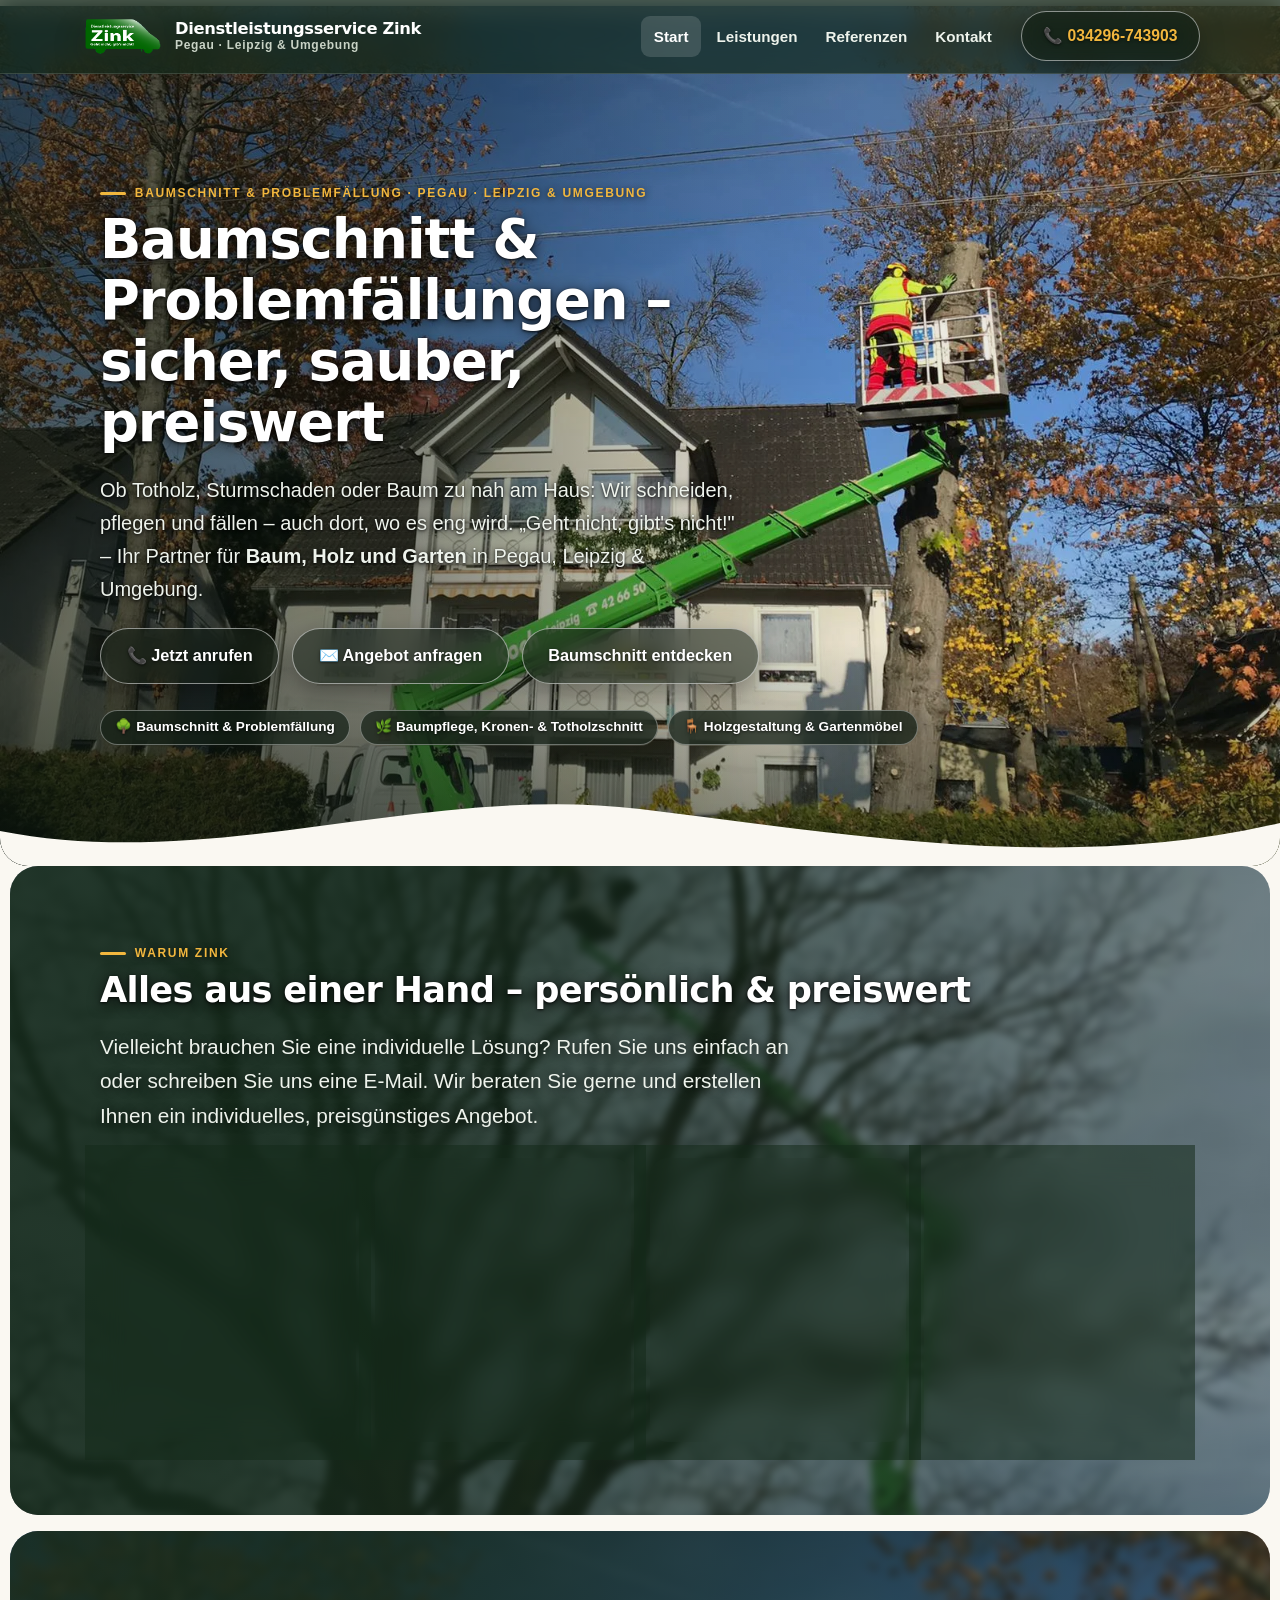
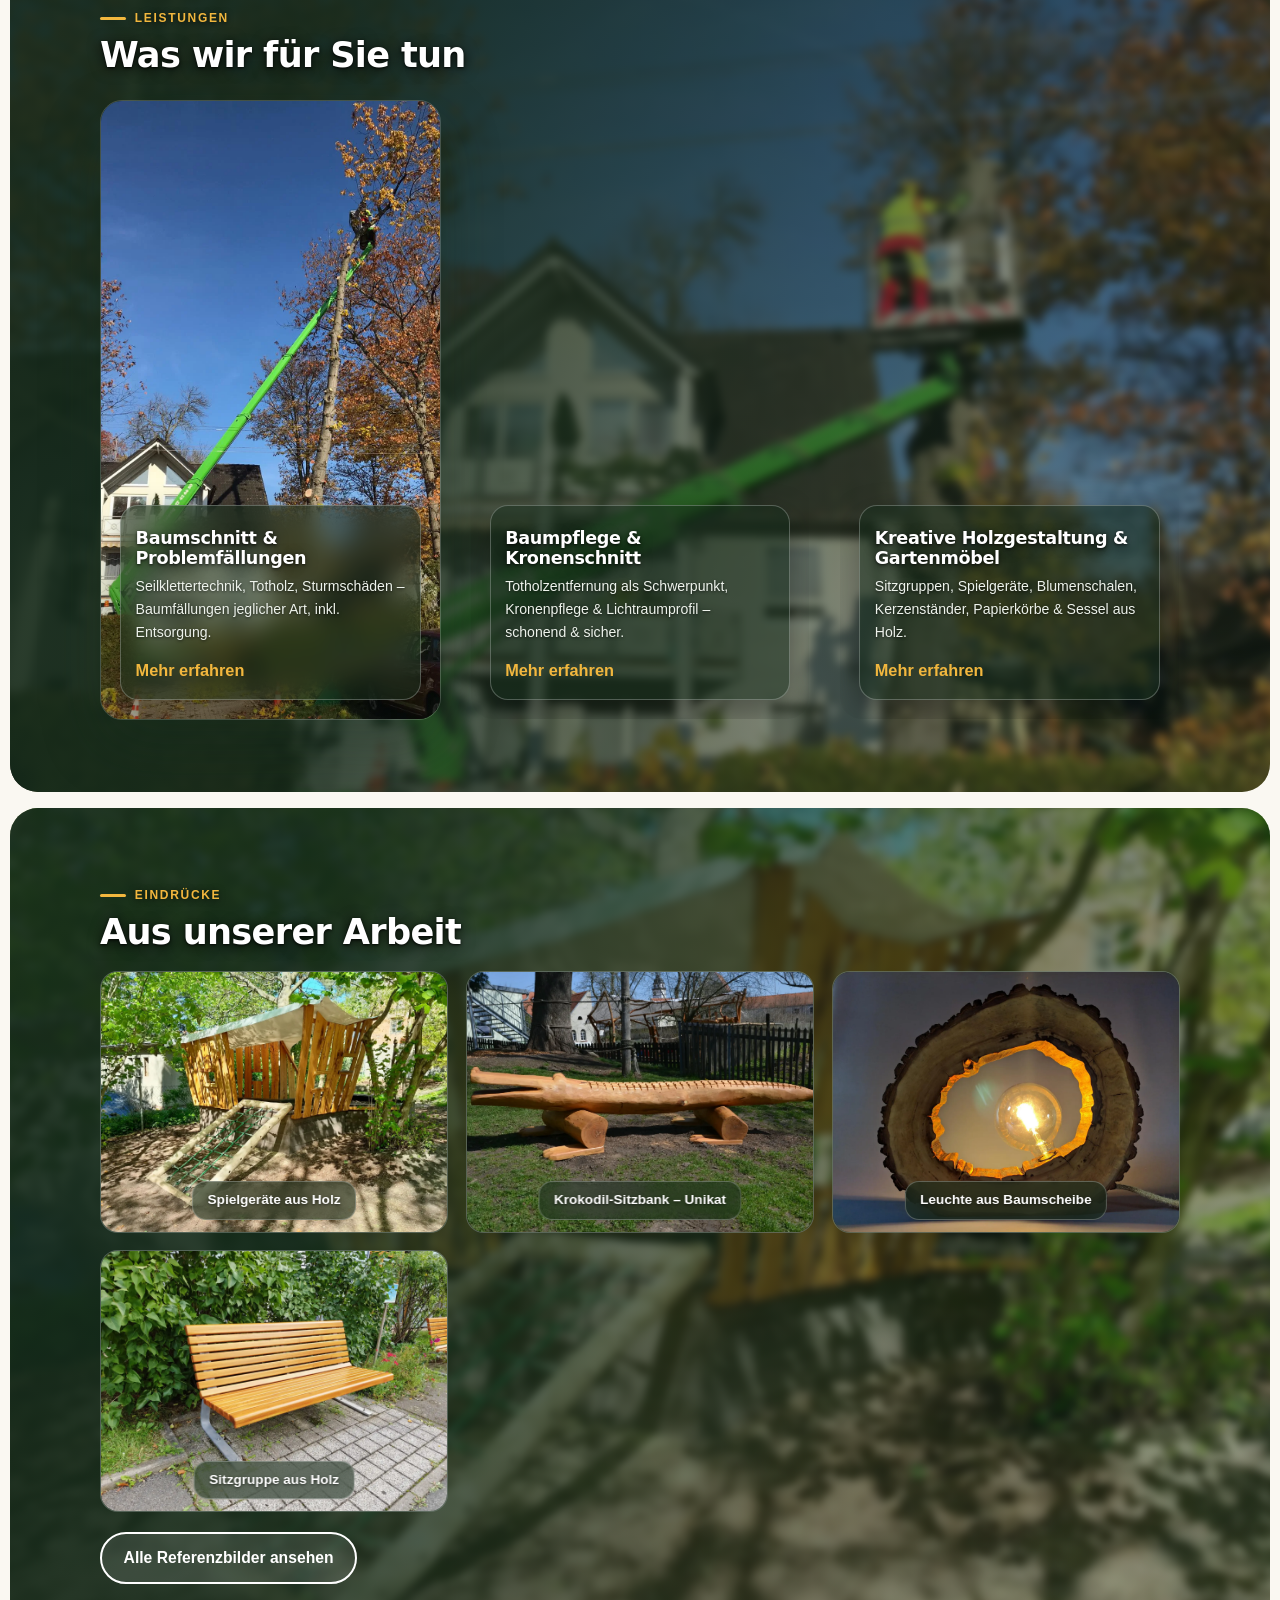
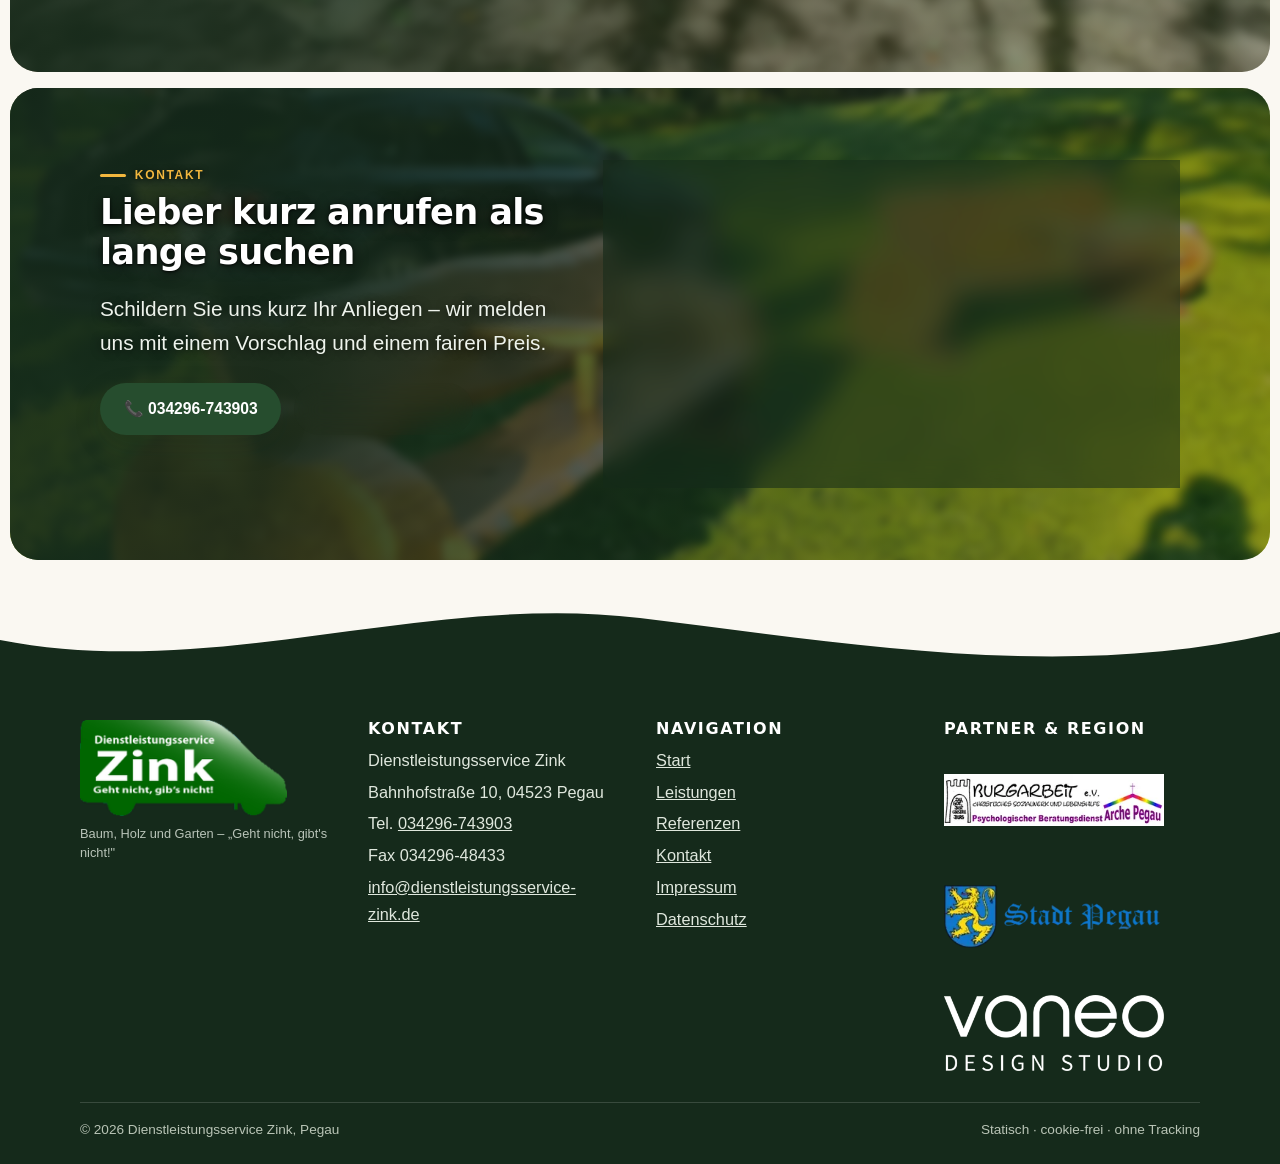
==== commit d5d6e662: "revert: trennlinien-Experimente (alphamap/silhouette) zurueck auf Welle" ====
--- a/index.html
+++ b/index.html
@@ -63,7 +63,7 @@
     </div>
     <ul class="hero-badges"><li><a href="leistungen.html#baumschnitt">🌳 Baumschnitt &amp; Problemfällung</a></li><li><a href="leistungen.html#baumpflege">🌿 Baumpflege, Kronen- &amp; Totholzschnitt</a></li><li><a href="leistungen.html#holzgestaltung">🪑 Holzgestaltung &amp; Gartenmöbel</a></li></ul>
   </div>
-  <div class="divider divider--hero" aria-hidden="true"></div>
+  <div class="hero-wave" aria-hidden="true"><svg viewBox="0 0 1440 84" preserveAspectRatio="none" focusable="false"><path d="M0,48 C240,90 480,0 720,26 C960,52 1200,90 1440,40 L1440,84 L0,84 Z" fill="#faf8f2"></path></svg></div>
 </div>
 
 <section class="photo-band usp" id="warum">
@@ -132,7 +132,7 @@
   </div>
 </section>
 </main>
-<div class="divider divider--footer" aria-hidden="true"></div>
+<div class="footer-wave" aria-hidden="true"><svg viewBox="0 0 1440 84" preserveAspectRatio="none" focusable="false"><path d="M0,48 C240,90 480,0 720,26 C960,52 1200,90 1440,40 L1440,84 L0,84 Z" fill="#152a1b"></path></svg></div>
 <footer>
   <div class="wrap footer-grid">
     <div class="footer-brand"><img src="assets/img/logo-zink-large.png" alt="Dienstleistungsservice Zink Logo" loading="lazy" class="footer-logo"><span class="brand-note">Baum, Holz und Garten – „Geht nicht, gibt's nicht!"</span></div>
--- a/assets/css/style.css
+++ b/assets/css/style.css
@@ -125,22 +125,9 @@
 .hero-cta{display:flex;gap:.8rem;flex-wrap:wrap;margin-top:1.4rem}
 .hero-cta .btn-ghost{background:rgba(255,255,255,.1);border-color:#fff;color:#fff}
 .hero-cta .btn-ghost:hover{background:rgba(255,255,255,.22)}
-/* ---------- Trennlinie: eine Alphamap, zwei Farbrichtungen ----------
-   assets/img/divider-alpha.png (1408x415) traegt nur Alpha: Tinte opak, Papier transparent.
-   Farbregel fuer nahtlose Kanten: ::before malt die Farbe des Bereichs UNTEN, der Container
-   die Farbe des Bereichs OBEN. Dieselbe Maske traegt so Hero (hell) und Fusszeile (dunkel). */
-.divider{position:relative;width:100%;line-height:0;pointer-events:none}
-.divider::before{content:"";display:block;width:100%;height:clamp(80px,16.5vw,240px);
-  background-color:var(--stone-50);
-  -webkit-mask-image:url(../img/divider-alpha.png);mask-image:url(../img/divider-alpha.png);
-  -webkit-mask-repeat:no-repeat;mask-repeat:no-repeat;
-  -webkit-mask-size:100% 100%;mask-size:100% 100%}
-/* Hero: ueberlagert das Hero-Foto. Container bleibt durchsichtig, damit das Foto
-   durch die transparente Maske scheint; die Waldsilhouette sticht in den Himmel. */
-.divider--hero{position:absolute;left:0;right:0;bottom:-1px}
-/* Fusszeile: Container = Farbe der Section oben, Maske = Farbe des Footers unten. */
-.divider--footer{background:var(--stone-50);margin:2rem 0 -1px}
-.divider--footer::before{background-color:var(--green-950)}
+/* Organischer Wave-Divider am Hero-Ende (SVG, Farbe = Seitenhintergrund) */
+.hero-wave{position:absolute;left:0;right:0;bottom:-1px;line-height:0;pointer-events:none}
+.hero-wave svg{display:block;width:100%;height:clamp(44px,7vw,84px)}
 .hero-badges{display:flex;gap:.6rem;flex-wrap:wrap;margin-top:1.6rem;list-style:none;padding:0}
 .hero .hero-badges li{background:rgba(20,32,23,.72);border:1px solid rgba(255,255,255,.35);
   border-radius:999px;padding:0;font-size:.85rem;font-weight:600;color:#fff;
@@ -338,9 +325,11 @@
 .map-address{font-size:1.15rem;margin:.4rem 0 1rem}
 .map-frame{width:100%;height:380px;border:0;border-radius:12px}
 .map-links{margin-top:1rem;font-size:.92rem}
-/* footer full-bleed dunkel, Trennlinie darüber (keine weissen Streifen) */
+/* footer full-bleed with wave top (v1.2.1: keine weissen Streifen, Wellenkante wie hero-wave) */
 html{background:var(--green-950)}
 footer{background:var(--green-950);color:#dfe7dd;margin:0;border-radius:0;margin-bottom:0}
+.footer-wave{line-height:0;background:var(--stone-50);margin:2rem 0 -1px;pointer-events:none}
+.footer-wave svg{display:block;width:100%;height:clamp(44px,7vw,84px)}
 main>section:last-child{margin-bottom:0}
 .footer-grid{display:grid;grid-template-columns:repeat(4,1fr);gap:2rem;padding:2.8rem 0 1rem}
 footer h3{color:#fff;font-size:1rem;text-transform:uppercase;letter-spacing:.1em}
@@ -390,5 +379,5 @@
     justify-content:center;padding:.95rem;font-size:1.05rem}
   body{padding-bottom:0}
   footer{padding-bottom:3.2rem}
-  .divider--footer{margin-top:1.2rem}
+  .footer-wave{margin-top:1.2rem}
 }
